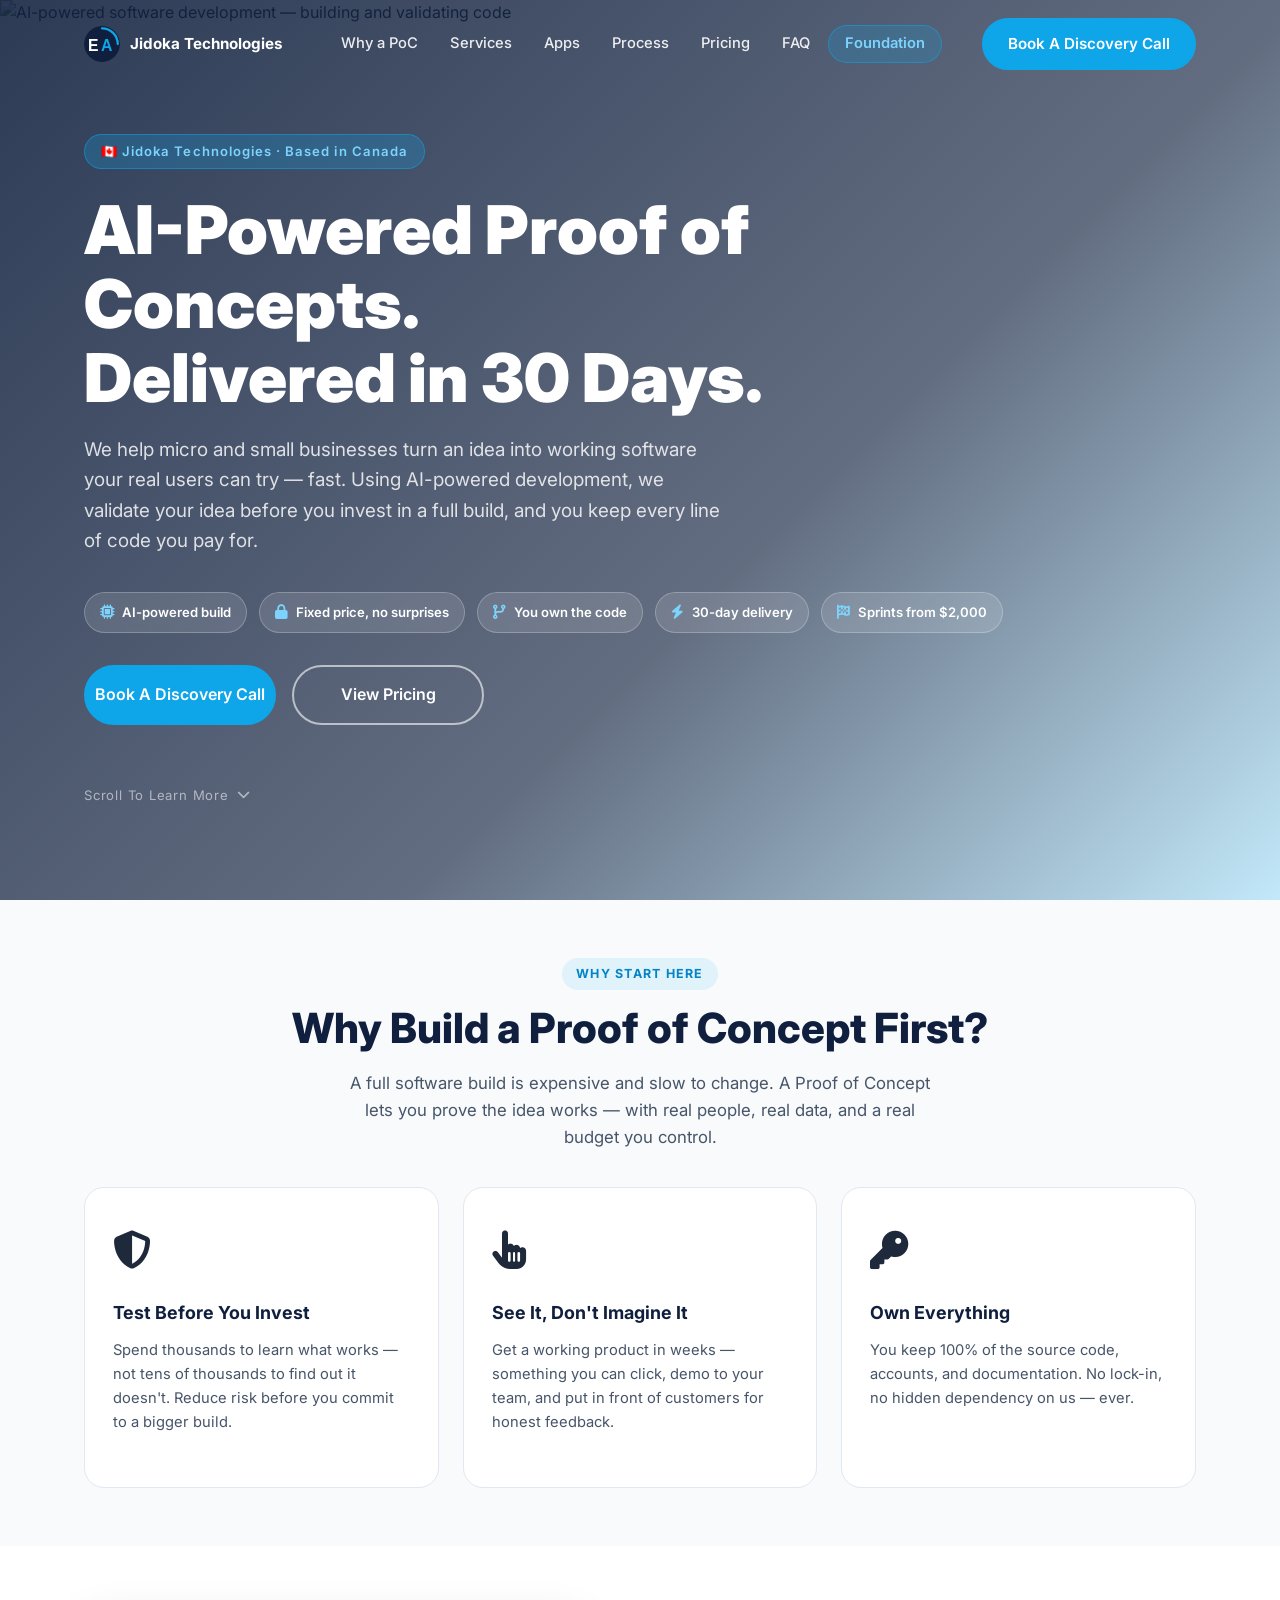
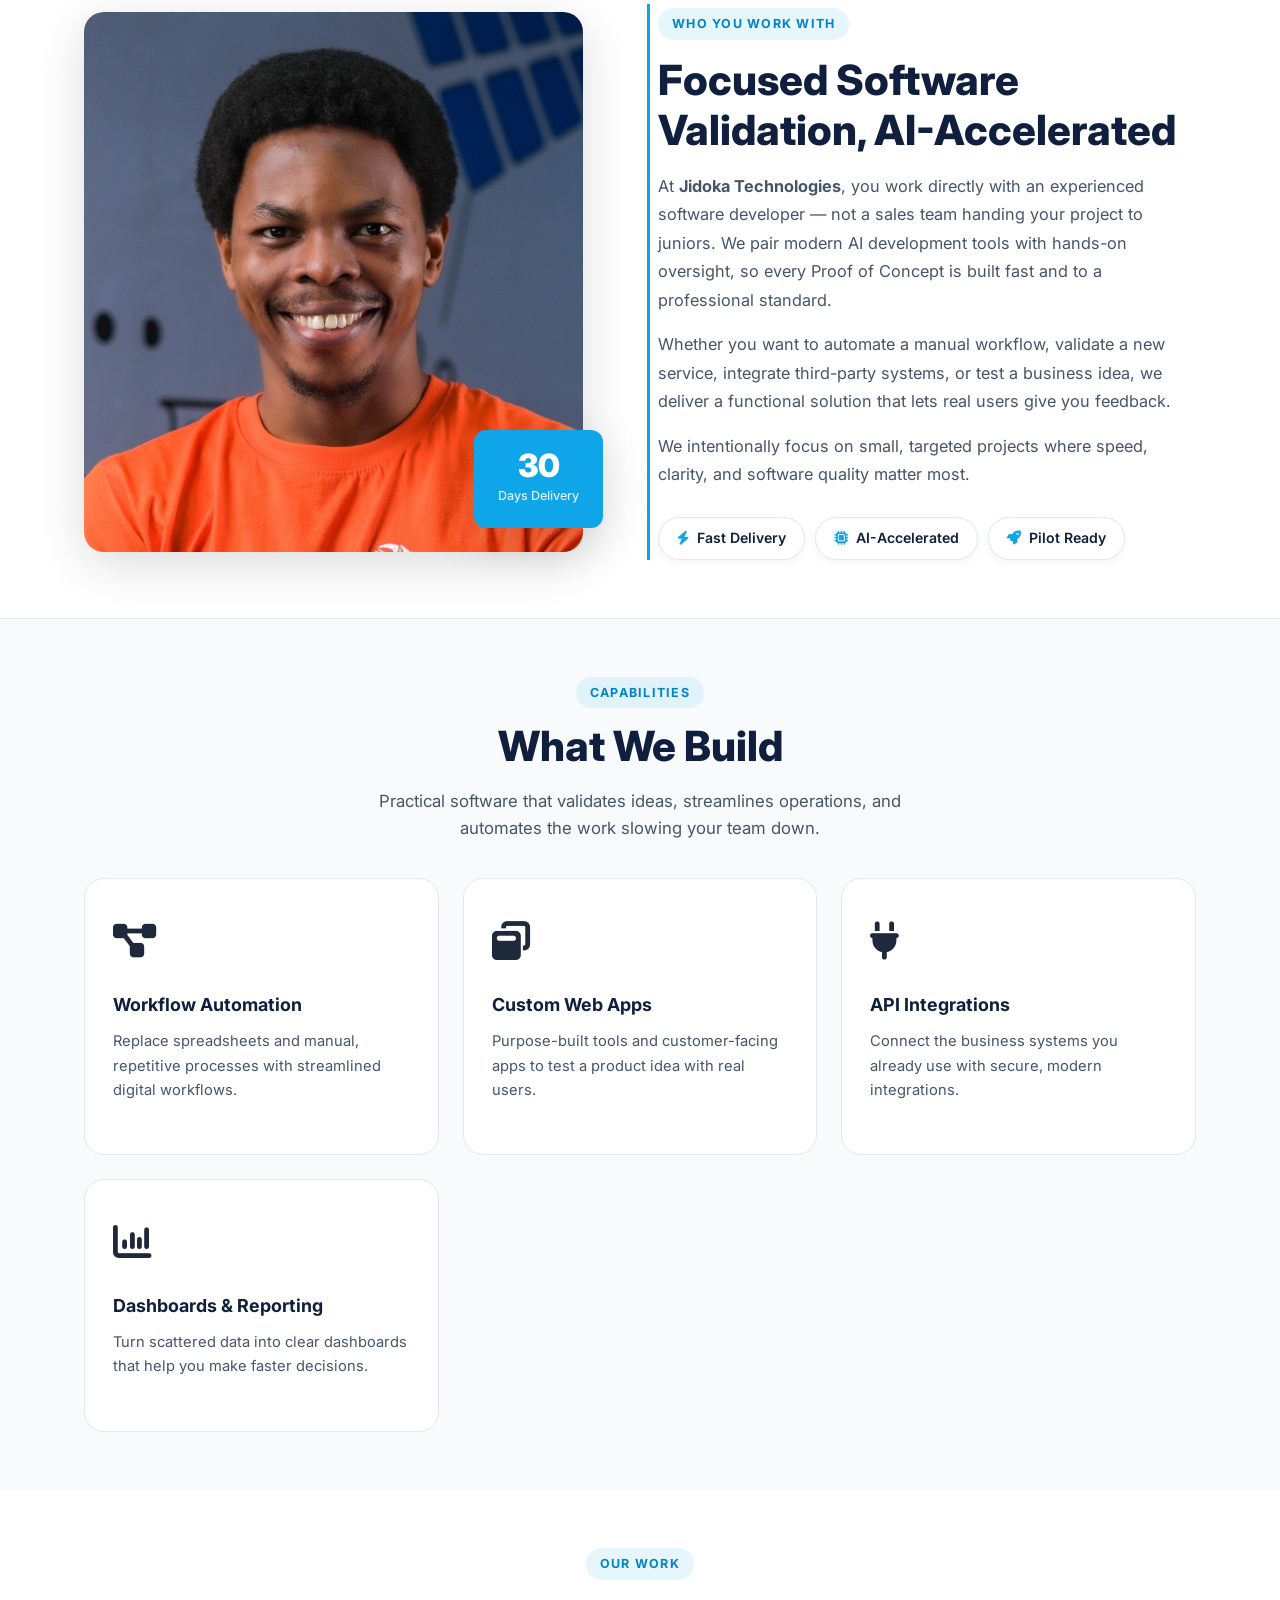
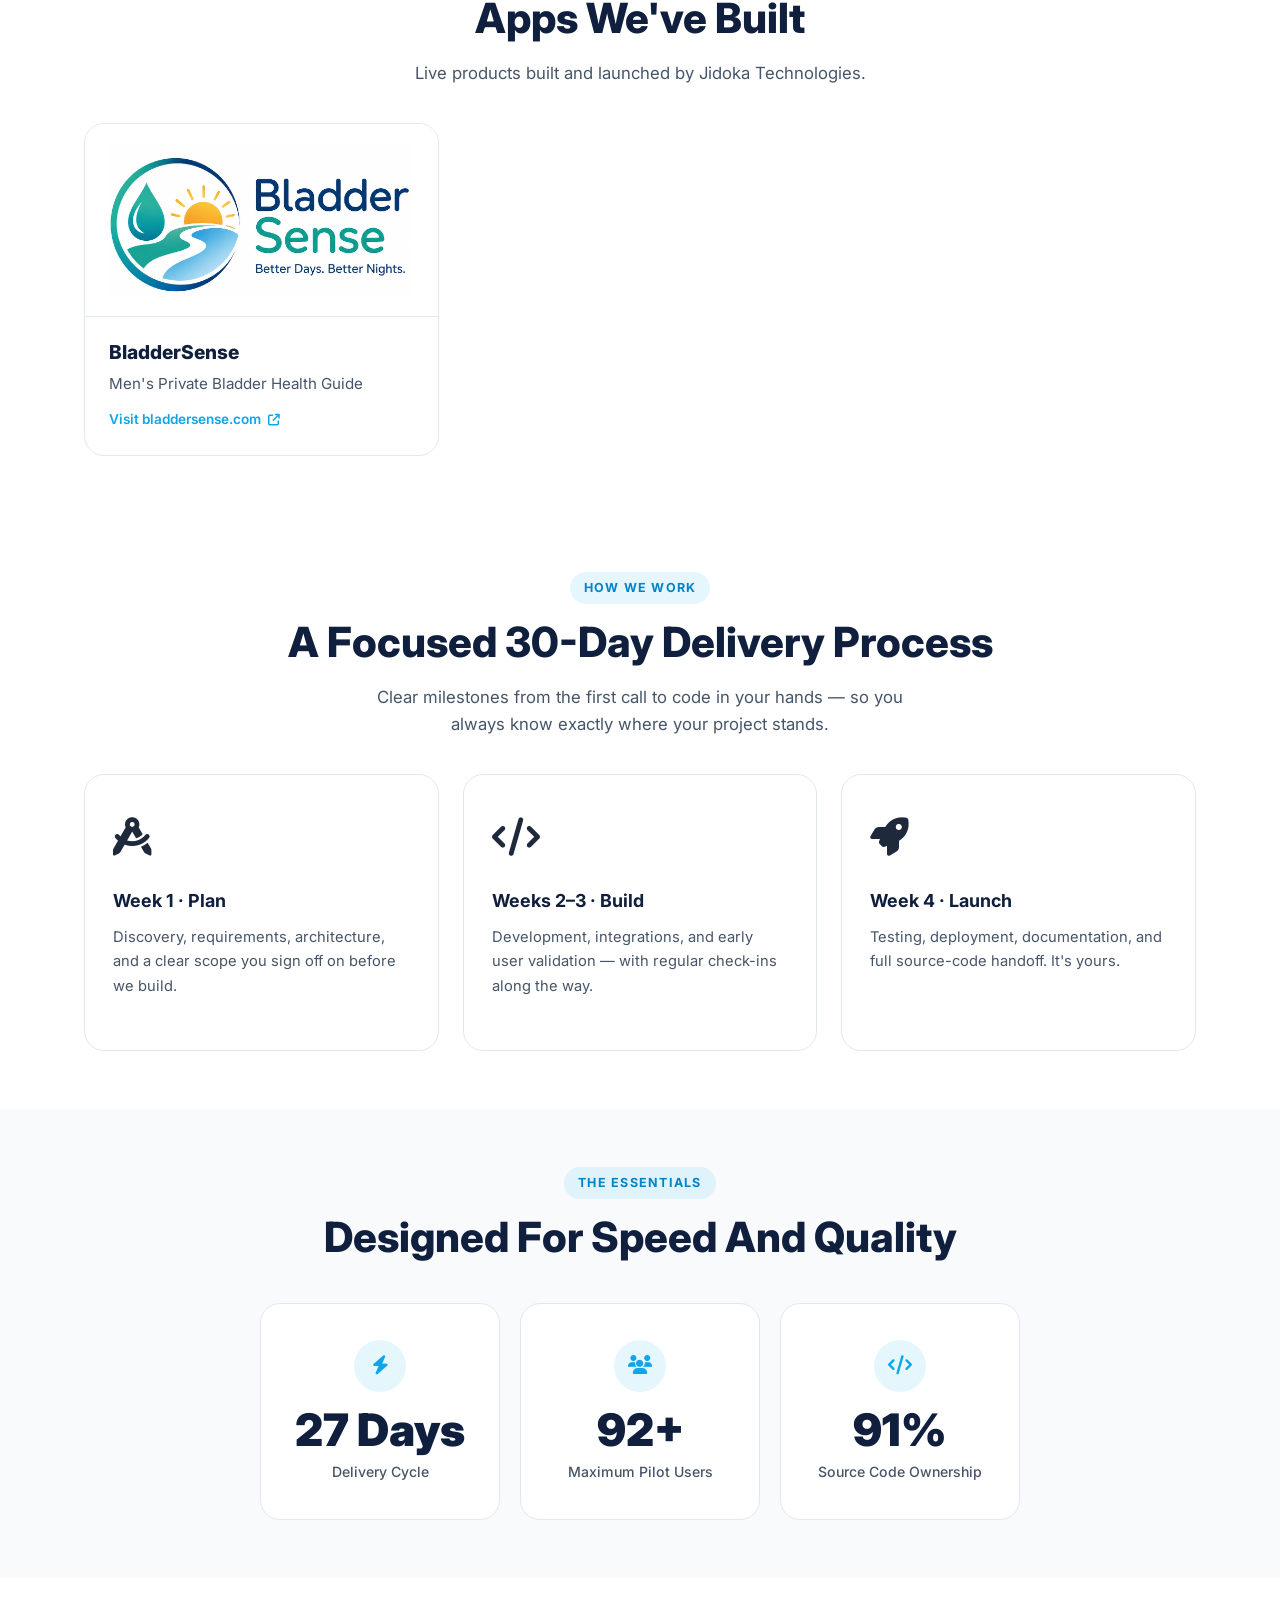
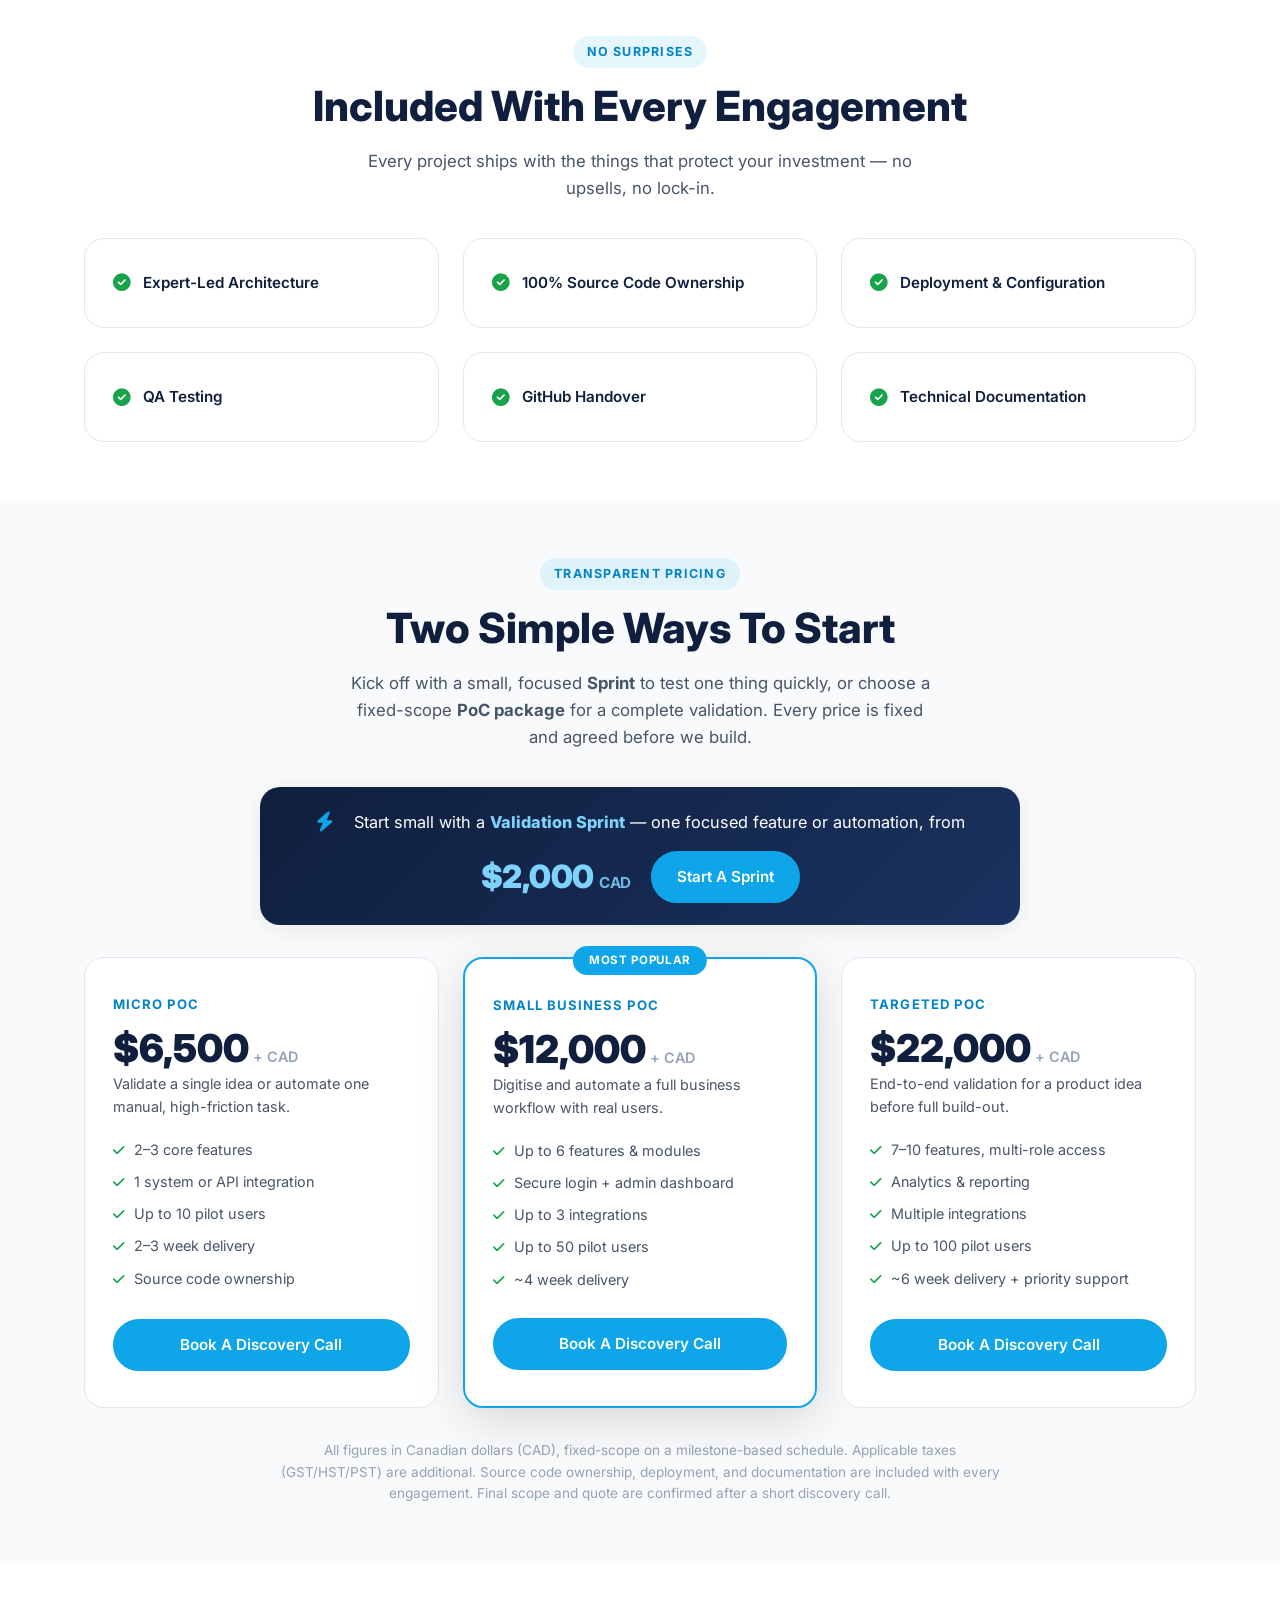
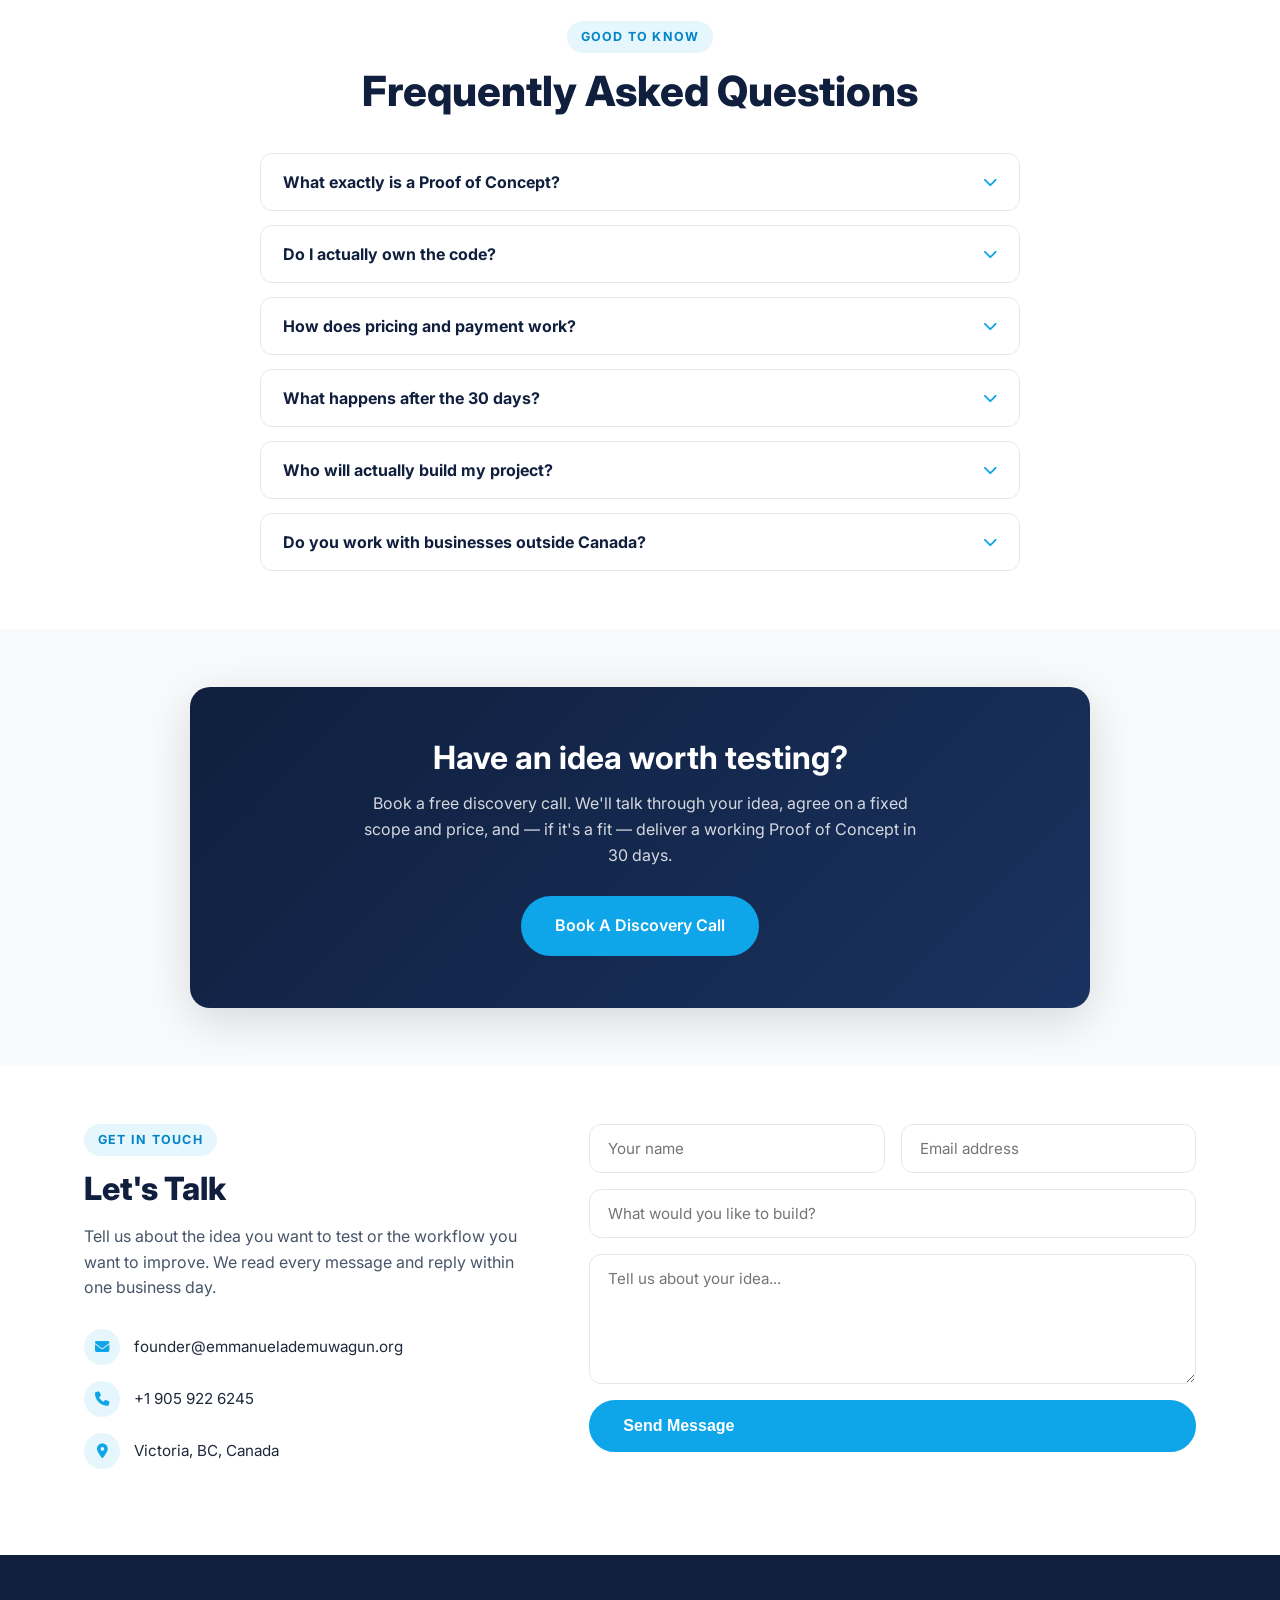
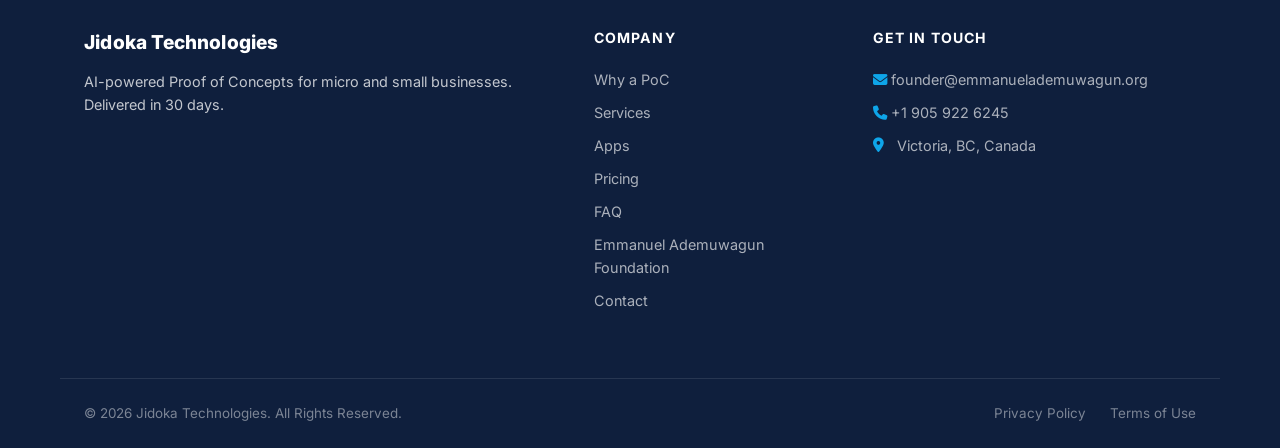
==== company/index.html @ eb887416 "Host BladderSense logo locally and show it full width on the app card Adds the supplied BladderSense" ====
<!DOCTYPE html>
<html lang="en">
<head>
  <meta charset="UTF-8" />
  <meta name="viewport" content="width=device-width, initial-scale=1.0" />
  <title>Jidoka Technologies | AI-Powered Proof of Concepts</title>
  <meta name="description" content="Jidoka Technologies builds AI-powered software Proof of Concepts for micro and small businesses — validate your idea with real users in 30 days. Fixed price, you own the code, sprints from $2,000 CAD." />

  <link rel="stylesheet" href="../style.css" />
  <link rel="icon" type="image/svg+xml" href="../images/ea-logo.svg" />

  <!-- Open Graph -->
  <meta property="og:type" content="website" />
  <meta property="og:title" content="Jidoka Technologies | AI-Powered Proof of Concepts" />
  <meta property="og:description" content="Validate your software idea with real users in 30 days. Fixed price, full source-code ownership, sprints from $2,000 CAD." />

  <link href="https://fonts.googleapis.com/css2?family=Inter:wght@300;400;500;600;700;800;900&display=swap" rel="stylesheet" />
  <link rel="stylesheet" href="https://cdnjs.cloudflare.com/ajax/libs/font-awesome/6.5.0/css/all.min.css" />

  <!-- Company-specific styles (not covered by shared style.css) -->
  <style>
    /* Tighter vertical rhythm for this page (~40% less than the shared 96px) */
    .section { padding: 58px 0; }
    .section-header { margin-bottom: 36px; }

    /* ===== HERO TRUST CHIPS ===== */
    .trust-chips {
      display: flex;
      flex-wrap: wrap;
      gap: 10px 12px;
      margin: 4px 0 32px;
    }
    .trust-chip {
      display: inline-flex;
      align-items: center;
      gap: 8px;
      padding: 9px 15px;
      background: rgba(255,255,255,0.12);
      border: 1px solid rgba(255,255,255,0.24);
      border-radius: 50px;
      color: #fff;
      font-size: 0.82rem;
      font-weight: 600;
      -webkit-backdrop-filter: blur(4px);
      backdrop-filter: blur(4px);
    }
    .trust-chip i { color: #7dd3fc; font-size: 0.9rem; }

    /* ===== APPS WE'VE BUILT ===== */
    .apps-grid {
      display: grid;
      grid-template-columns: repeat(auto-fill, minmax(300px, 1fr));
      gap: 24px;
    }
    .app-card {
      display: flex;
      flex-direction: column;
      background: var(--white);
      border: 1px solid var(--gray-200);
      border-radius: var(--radius-lg);
      overflow: hidden;
      transition: all var(--transition);
    }
    .app-card:hover {
      transform: translateY(-4px);
      box-shadow: var(--shadow-lg);
      border-color: var(--teal);
    }
    .app-logo {
      background: var(--white);
      border-bottom: 1px solid var(--gray-200);
      padding: 20px 24px;
    }
    .app-logo img { width: 100%; height: auto; aspect-ratio: 2 / 1; object-fit: contain; }
    .app-body { padding: 20px 24px 24px; }
    .app-body h3 { font-size: 1.2rem; font-weight: 800; color: var(--navy); margin-bottom: 4px; }
    .app-body p { color: var(--gray-600); font-size: 0.95rem; margin-bottom: 10px; }
    .app-link { color: var(--teal); font-size: 0.85rem; font-weight: 600; }
    .app-link i { font-size: 0.75rem; margin-left: 4px; }

    /* ===== SPRINT PRICING HIGHLIGHT ===== */
    .pricing-highlight {
      display: flex;
      align-items: center;
      justify-content: center;
      flex-wrap: wrap;
      gap: 16px 20px;
      max-width: 760px;
      margin: 0 auto 32px;
      padding: 22px 28px;
      background: linear-gradient(135deg, var(--navy), var(--navy-light));
      color: var(--white);
      border-radius: var(--radius-lg);
      box-shadow: var(--shadow);
      text-align: center;
    }
    .pricing-highlight i.hl-bolt { color: var(--teal); font-size: 1.25rem; }
    .pricing-highlight span { font-size: 1.02rem; }
    .pricing-highlight strong { color: #7dd3fc; font-weight: 800; }
    .pricing-highlight .hl-amount {
      font-size: 2rem;
      font-weight: 900;
      color: #7dd3fc;
      line-height: 1;
      letter-spacing: -0.5px;
      white-space: nowrap;
    }
    .pricing-highlight .hl-amount small { font-size: 0.95rem; font-weight: 700; opacity: 0.85; }
    .pricing-highlight .btn { white-space: nowrap; }

    @media (max-width: 768px) {
      .pricing-highlight { flex-direction: column; gap: 12px; padding: 26px 22px; }
      .pricing-highlight .hl-amount { font-size: 2.5rem; }
    }

    /* ===== PRICING CARDS ===== */
    .pricing-grid {
      display: grid;
      grid-template-columns: repeat(3, 1fr);
      gap: 24px;
      align-items: stretch;
    }
    .pricing-card {
      position: relative;
      background: var(--white);
      border: 1px solid var(--gray-200);
      border-radius: var(--radius-lg);
      padding: 36px 28px;
      display: flex;
      flex-direction: column;
      transition: all var(--transition);
    }
    .pricing-card:hover {
      transform: translateY(-6px);
      box-shadow: var(--shadow-lg);
      border-color: var(--teal);
    }
    .pricing-card.featured {
      border: 2px solid var(--teal);
      box-shadow: var(--shadow-lg);
    }
    .pricing-flag {
      position: absolute;
      top: -13px;
      left: 50%;
      transform: translateX(-50%);
      background: var(--teal);
      color: var(--white);
      font-size: 0.72rem;
      font-weight: 700;
      letter-spacing: 0.06em;
      text-transform: uppercase;
      padding: 5px 16px;
      border-radius: 50px;
      white-space: nowrap;
    }
    .pricing-name {
      font-size: 0.82rem;
      font-weight: 700;
      letter-spacing: 0.08em;
      text-transform: uppercase;
      color: var(--teal-dark);
    }
    .pricing-price {
      font-size: 2.4rem;
      font-weight: 900;
      color: var(--navy);
      line-height: 1;
      margin: 14px 0 4px;
    }
    .pricing-price span {
      font-size: 0.9rem;
      font-weight: 600;
      color: var(--gray-400);
    }
    .pricing-desc {
      font-size: 0.9rem;
      color: var(--gray-600);
      line-height: 1.6;
      margin-bottom: 22px;
      min-height: 44px;
    }
    .pricing-features {
      list-style: none;
      display: flex;
      flex-direction: column;
      gap: 12px;
      margin-bottom: 28px;
      flex: 1;
    }
    .pricing-features li {
      display: flex;
      align-items: flex-start;
      gap: 10px;
      font-size: 0.9rem;
      color: var(--gray-600);
      line-height: 1.4;
    }
    .pricing-features i { color: #16a34a; font-size: 0.82rem; margin-top: 4px; flex-shrink: 0; }
    .pricing-card .btn { width: 100%; justify-content: center; }
    .pricing-note {
      text-align: center;
      color: var(--gray-400);
      font-size: 0.85rem;
      line-height: 1.6;
      margin-top: 32px;
      max-width: 720px;
      margin-left: auto;
      margin-right: auto;
    }
    @media (max-width: 900px) {
      .pricing-grid { grid-template-columns: 1fr; max-width: 420px; margin: 0 auto; }
    }

    /* ===== INCLUDED / GUARANTEES ===== */
    .included-card {
      display: flex;
      align-items: center;
      gap: 12px;
      font-weight: 600;
      font-size: 0.95rem;
      color: var(--navy);
    }
    .included-card i { color: #16a34a; font-size: 1.1rem; flex-shrink: 0; }

    /* ===== FAQ ===== */
    .faq-list {
      max-width: 760px;
      margin: 0 auto;
      display: flex;
      flex-direction: column;
      gap: 14px;
    }
    .faq-item {
      border: 1px solid var(--gray-200);
      border-radius: var(--radius);
      background: var(--white);
      overflow: hidden;
      transition: border-color var(--transition);
    }
    .faq-item.open { border-color: var(--teal); }
    .faq-q {
      display: flex;
      align-items: center;
      justify-content: space-between;
      gap: 16px;
      width: 100%;
      text-align: left;
      padding: 18px 22px;
      background: none;
      border: none;
      cursor: pointer;
      font-size: 1rem;
      font-weight: 700;
      color: var(--navy);
      font-family: inherit;
    }
    .faq-q i {
      color: var(--teal);
      transition: transform var(--transition);
      flex-shrink: 0;
      font-size: 0.9rem;
    }
    .faq-item.open .faq-q i { transform: rotate(180deg); }
    .faq-a { max-height: 0; overflow: hidden; transition: max-height 0.32s ease; }
    .faq-a p { padding: 0 22px 20px; color: var(--gray-600); line-height: 1.65; font-size: 0.94rem; }
    .faq-item.open .faq-a { max-height: 500px; }

    /* ===== CLOSING CTA BAND ===== */
    .cta-band {
      background: linear-gradient(135deg, var(--navy), var(--navy-light));
      border-radius: var(--radius-lg);
      padding: 52px 36px;
      text-align: center;
      color: #fff;
      max-width: 900px;
      margin: 0 auto;
      box-shadow: var(--shadow-lg);
    }
    .cta-band h2 { font-size: 2rem; margin-bottom: 14px; color: #fff; line-height: 1.2; }
    .cta-band p { color: rgba(255,255,255,0.82); max-width: 560px; margin: 0 auto 28px; line-height: 1.6; }
    .cta-band .btn { margin: 0 auto; }
    @media (max-width: 768px) {
      .cta-band { padding: 40px 22px; }
      .cta-band h2 { font-size: 1.55rem; }
    }
  </style>
</head>
<body>

  <!-- ===== NAVIGATION ===== -->
  <header class="navbar" id="navbar">
    <div class="container nav-inner">
      <a href="../" class="nav-logo" title="Back to emmanuelademuwagun.org">
        <img src="../images/ea-logo.svg" alt="Jidoka Technologies" class="nav-logo-img" />
        <span class="nav-logo-name">Jidoka Technologies</span>
      </a>
      <nav class="nav-links" id="nav-links">
        <a href="#why">Why a PoC</a>
        <a href="#services">Services</a>
        <a href="#apps">Apps</a>
        <a href="#process">Process</a>
        <a href="#pricing">Pricing</a>
        <a href="#faq">FAQ</a>
        <a href="../#foundation" class="nav-foundation-tab">Foundation</a>
      </nav>
      <a href="#contact" class="btn btn-primary nav-cta">Book A Discovery Call</a>
      <button class="hamburger" id="hamburger" aria-label="Toggle menu">
        <span></span><span></span><span></span>
      </button>
    </div>
  </header>

  <!-- ===== MOBILE MENU ===== -->
  <div class="mobile-menu" id="mobile-menu">
    <a href="#why" class="mobile-link">Why a PoC</a>
    <a href="#services" class="mobile-link">Services</a>
    <a href="#apps" class="mobile-link">Apps</a>
    <a href="#process" class="mobile-link">Process</a>
    <a href="#pricing" class="mobile-link">Pricing</a>
    <a href="#faq" class="mobile-link">FAQ</a>
    <a href="../#foundation" class="mobile-link mobile-link-foundation">Foundation</a>
    <a href="#contact" class="btn btn-primary">Book A Discovery Call</a>
  </div>

  <!-- ===== HERO ===== -->
  <section class="hero" id="hero">
    <div class="hero-bg">
      <img src="https://images.unsplash.com/photo-1461749280684-dccba630e2f6?auto=format&fit=crop&w=1920&q=80" alt="AI-powered software development — building and validating code" class="hero-img hero-slide active" />
      <div class="hero-overlay"></div>
    </div>
    <div class="container hero-content">
      <span class="hero-badge">🇨🇦 Jidoka Technologies · Based in Canada</span>
      <h1 class="hero-title">AI-Powered Proof of Concepts.<br />Delivered in 30 Days.</h1>
      <p class="hero-sub">We help micro and small businesses turn an idea into working software your real users can try — fast. Using AI-powered development, we validate your idea before you invest in a full build, and you keep every line of code you pay for.</p>
      <div class="trust-chips">
        <span class="trust-chip"><i class="fa fa-microchip"></i> AI-powered build</span>
        <span class="trust-chip"><i class="fa fa-lock"></i> Fixed price, no surprises</span>
        <span class="trust-chip"><i class="fa fa-code-branch"></i> You own the code</span>
        <span class="trust-chip"><i class="fa fa-bolt"></i> 30-day delivery</span>
        <span class="trust-chip"><i class="fa fa-flag-checkered"></i> Sprints from $2,000</span>
      </div>
      <div class="hero-actions">
        <a href="#contact" class="btn btn-primary btn-lg">Book A Discovery Call</a>
        <a href="#pricing" class="btn btn-outline btn-lg">View Pricing</a>
      </div>
      <div class="hero-scroll">
        <span>Scroll To Learn More</span>
        <i class="fa fa-chevron-down"></i>
      </div>
    </div>
  </section>

  <!-- ===== WHY A PROOF OF CONCEPT ===== -->
  <section class="section bg-light" id="why">
    <div class="container">
      <div class="section-header">
        <span class="section-tag">Why Start Here</span>
        <h2 class="section-title">Why Build a Proof of Concept First?</h2>
        <p class="section-desc">A full software build is expensive and slow to change. A Proof of Concept lets you prove the idea works — with real people, real data, and a real budget you control.</p>
      </div>
      <div class="programs-grid">
        <div class="program-card">
          <div class="program-icon"><i class="fa fa-shield-halved"></i></div>
          <h3>Test Before You Invest</h3>
          <p>Spend thousands to learn what works — not tens of thousands to find out it doesn't. Reduce risk before you commit to a bigger build.</p>
        </div>
        <div class="program-card">
          <div class="program-icon"><i class="fa fa-hand-pointer"></i></div>
          <h3>See It, Don't Imagine It</h3>
          <p>Get a working product in weeks — something you can click, demo to your team, and put in front of customers for honest feedback.</p>
        </div>
        <div class="program-card">
          <div class="program-icon"><i class="fa fa-key"></i></div>
          <h3>Own Everything</h3>
          <p>You keep 100% of the source code, accounts, and documentation. No lock-in, no hidden dependency on us — ever.</p>
        </div>
      </div>
    </div>
  </section>

  <!-- ===== ABOUT ===== -->
  <section class="about section" id="about">
    <div class="container about-grid">
      <div class="about-image-wrap">
        <img src="../images/emmanuel.jpg" alt="Emmanuel Ademuwagun — technology leader and founder of Jidoka Technologies" class="about-photo" />
        <div class="about-badge">
          <span class="about-badge-num">30</span>
          <span class="about-badge-label">Days Delivery</span>
        </div>
      </div>
      <div class="about-text">
        <span class="section-tag">Who You Work With</span>
        <h2 class="section-title">Focused Software Validation, AI-Accelerated</h2>
        <p>At <strong>Jidoka Technologies</strong>, you work directly with an experienced software developer — not a sales team handing your project to juniors. We pair modern AI development tools with hands-on oversight, so every Proof of Concept is built fast and to a professional standard.</p>
        <p>Whether you want to automate a manual workflow, validate a new service, integrate third-party systems, or test a business idea, we deliver a functional solution that lets real users give you feedback.</p>
        <p>We intentionally focus on small, targeted projects where speed, clarity, and software quality matter most.</p>
        <div class="about-pillars">
          <div class="pillar">
            <i class="fa fa-bolt"></i>
            <span>Fast Delivery</span>
          </div>
          <div class="pillar">
            <i class="fa fa-microchip"></i>
            <span>AI-Accelerated</span>
          </div>
          <div class="pillar">
            <i class="fa fa-rocket"></i>
            <span>Pilot Ready</span>
          </div>
        </div>
      </div>
    </div>
  </section>

  <!-- ===== SERVICES ===== -->
  <section class="section bg-light" id="services">
    <div class="container">
      <div class="section-header">
        <span class="section-tag">Capabilities</span>
        <h2 class="section-title">What We Build</h2>
        <p class="section-desc">Practical software that validates ideas, streamlines operations, and automates the work slowing your team down.</p>
      </div>
      <div class="programs-grid">
        <div class="program-card">
          <div class="program-icon"><i class="fa fa-diagram-project"></i></div>
          <h3>Workflow Automation</h3>
          <p>Replace spreadsheets and manual, repetitive processes with streamlined digital workflows.</p>
        </div>
        <div class="program-card">
          <div class="program-icon"><i class="fa fa-window-restore"></i></div>
          <h3>Custom Web Apps</h3>
          <p>Purpose-built tools and customer-facing apps to test a product idea with real users.</p>
        </div>
        <div class="program-card">
          <div class="program-icon"><i class="fa fa-plug"></i></div>
          <h3>API Integrations</h3>
          <p>Connect the business systems you already use with secure, modern integrations.</p>
        </div>
        <div class="program-card">
          <div class="program-icon"><i class="fa fa-chart-column"></i></div>
          <h3>Dashboards &amp; Reporting</h3>
          <p>Turn scattered data into clear dashboards that help you make faster decisions.</p>
        </div>
      </div>
    </div>
  </section>

  <!-- ===== APPS WE'VE BUILT ===== -->
  <section class="section" id="apps">
    <div class="container">
      <div class="section-header">
        <span class="section-tag">Our Work</span>
        <h2 class="section-title">Apps We've Built</h2>
        <p class="section-desc">Live products built and launched by Jidoka Technologies.</p>
      </div>
      <div class="apps-grid">
        <a href="https://bladdersense.com" class="app-card" target="_blank" rel="noopener">
          <div class="app-logo">
            <img src="../images/apps/bladdersense-logo.webp" alt="BladderSense — Better Days. Better Nights." width="1151" height="577" loading="lazy" />
          </div>
          <div class="app-body">
            <h3>BladderSense</h3>
            <p>Men's Private Bladder Health Guide</p>
            <span class="app-link">Visit bladdersense.com <i class="fa fa-arrow-up-right-from-square"></i></span>
          </div>
        </a>
      </div>
    </div>
  </section>

  <!-- ===== PROCESS ===== -->
  <section class="section" id="process">
    <div class="container">
      <div class="section-header">
        <span class="section-tag">How We Work</span>
        <h2 class="section-title">A Focused 30-Day Delivery Process</h2>
        <p class="section-desc">Clear milestones from the first call to code in your hands — so you always know exactly where your project stands.</p>
      </div>
      <div class="programs-grid">
        <div class="program-card">
          <div class="program-icon"><i class="fa fa-compass-drafting"></i></div>
          <h3>Week 1 · Plan</h3>
          <p>Discovery, requirements, architecture, and a clear scope you sign off on before we build.</p>
        </div>
        <div class="program-card">
          <div class="program-icon"><i class="fa fa-code"></i></div>
          <h3>Weeks 2–3 · Build</h3>
          <p>Development, integrations, and early user validation — with regular check-ins along the way.</p>
        </div>
        <div class="program-card">
          <div class="program-icon"><i class="fa fa-rocket"></i></div>
          <h3>Week 4 · Launch</h3>
          <p>Testing, deployment, documentation, and full source-code handoff. It's yours.</p>
        </div>
      </div>
    </div>
  </section>

  <!-- ===== METRICS ===== -->
  <section class="section bg-light">
    <div class="container">
      <div class="section-header">
        <span class="section-tag">The Essentials</span>
        <h2 class="section-title">Designed For Speed And Quality</h2>
      </div>
      <div class="stats-grid">
        <div class="stat-card">
          <div class="stat-icon"><i class="fa fa-bolt"></i></div>
          <div class="stat-num" data-target="30" data-suffix=" Days">0</div>
          <div class="stat-label">Delivery Cycle</div>
        </div>
        <div class="stat-card">
          <div class="stat-icon"><i class="fa fa-users"></i></div>
          <div class="stat-num" data-target="100" data-suffix="+">0</div>
          <div class="stat-label">Maximum Pilot Users</div>
        </div>
        <div class="stat-card">
          <div class="stat-icon"><i class="fa fa-code"></i></div>
          <div class="stat-num" data-target="100" data-suffix="%">0</div>
          <div class="stat-label">Source Code Ownership</div>
        </div>
      </div>
    </div>
  </section>

  <!-- ===== INCLUDED / GUARANTEES ===== -->
  <section class="section" id="included">
    <div class="container">
      <div class="section-header">
        <span class="section-tag">No Surprises</span>
        <h2 class="section-title">Included With Every Engagement</h2>
        <p class="section-desc">Every project ships with the things that protect your investment — no upsells, no lock-in.</p>
      </div>
      <div class="programs-grid">
        <div class="program-card included-card"><i class="fa fa-circle-check"></i> Expert-Led Architecture</div>
        <div class="program-card included-card"><i class="fa fa-circle-check"></i> 100% Source Code Ownership</div>
        <div class="program-card included-card"><i class="fa fa-circle-check"></i> Deployment &amp; Configuration</div>
        <div class="program-card included-card"><i class="fa fa-circle-check"></i> QA Testing</div>
        <div class="program-card included-card"><i class="fa fa-circle-check"></i> GitHub Handover</div>
        <div class="program-card included-card"><i class="fa fa-circle-check"></i> Technical Documentation</div>
      </div>
    </div>
  </section>

  <!-- ===== PRICING ===== -->
  <section class="section bg-light" id="pricing">
    <div class="container">
      <div class="section-header">
        <span class="section-tag">Transparent Pricing</span>
        <h2 class="section-title">Two Simple Ways To Start</h2>
        <p class="section-desc">Kick off with a small, focused <strong>Sprint</strong> to test one thing quickly, or choose a fixed-scope <strong>PoC package</strong> for a complete validation. Every price is fixed and agreed before we build.</p>
      </div>

      <div class="pricing-highlight">
        <i class="fa fa-bolt hl-bolt"></i>
        <span>Start small with a <strong>Validation Sprint</strong> — one focused feature or automation, from</span>
        <span class="hl-amount">$2,000 <small>CAD</small></span>
        <a href="#contact" class="btn btn-primary">Start A Sprint</a>
      </div>

      <div class="pricing-grid">

        <div class="pricing-card">
          <span class="pricing-name">Micro PoC</span>
          <div class="pricing-price">$6,500<span> + CAD</span></div>
          <p class="pricing-desc">Validate a single idea or automate one manual, high-friction task.</p>
          <ul class="pricing-features">
            <li><i class="fa fa-check"></i> 2–3 core features</li>
            <li><i class="fa fa-check"></i> 1 system or API integration</li>
            <li><i class="fa fa-check"></i> Up to 10 pilot users</li>
            <li><i class="fa fa-check"></i> 2–3 week delivery</li>
            <li><i class="fa fa-check"></i> Source code ownership</li>
          </ul>
          <a href="#contact" class="btn btn-primary">Book A Discovery Call</a>
        </div>

        <div class="pricing-card featured">
          <span class="pricing-flag">Most Popular</span>
          <span class="pricing-name">Small Business PoC</span>
          <div class="pricing-price">$12,000<span> + CAD</span></div>
          <p class="pricing-desc">Digitise and automate a full business workflow with real users.</p>
          <ul class="pricing-features">
            <li><i class="fa fa-check"></i> Up to 6 features &amp; modules</li>
            <li><i class="fa fa-check"></i> Secure login + admin dashboard</li>
            <li><i class="fa fa-check"></i> Up to 3 integrations</li>
            <li><i class="fa fa-check"></i> Up to 50 pilot users</li>
            <li><i class="fa fa-check"></i> ~4 week delivery</li>
          </ul>
          <a href="#contact" class="btn btn-primary">Book A Discovery Call</a>
        </div>

        <div class="pricing-card">
          <span class="pricing-name">Targeted PoC</span>
          <div class="pricing-price">$22,000<span> + CAD</span></div>
          <p class="pricing-desc">End-to-end validation for a product idea before full build-out.</p>
          <ul class="pricing-features">
            <li><i class="fa fa-check"></i> 7–10 features, multi-role access</li>
            <li><i class="fa fa-check"></i> Analytics &amp; reporting</li>
            <li><i class="fa fa-check"></i> Multiple integrations</li>
            <li><i class="fa fa-check"></i> Up to 100 pilot users</li>
            <li><i class="fa fa-check"></i> ~6 week delivery + priority support</li>
          </ul>
          <a href="#contact" class="btn btn-primary">Book A Discovery Call</a>
        </div>

      </div>
      <p class="pricing-note">All figures in Canadian dollars (CAD), fixed-scope on a milestone-based schedule. Applicable taxes (GST/HST/PST) are additional. Source code ownership, deployment, and documentation are included with every engagement. Final scope and quote are confirmed after a short discovery call.</p>
    </div>
  </section>

  <!-- ===== FAQ ===== -->
  <section class="section" id="faq">
    <div class="container">
      <div class="section-header">
        <span class="section-tag">Good To Know</span>
        <h2 class="section-title">Frequently Asked Questions</h2>
      </div>
      <div class="faq-list">
        <div class="faq-item">
          <button class="faq-q">What exactly is a Proof of Concept? <i class="fa fa-chevron-down"></i></button>
          <div class="faq-a"><p>It's a real, working version of your idea — focused on the parts that matter most — built quickly so you can put it in front of real users and see whether it delivers value. It's not a throwaway mockup; it's functional software you own and can build on.</p></div>
        </div>
        <div class="faq-item">
          <button class="faq-q">Do I actually own the code? <i class="fa fa-chevron-down"></i></button>
          <div class="faq-a"><p>Yes — 100%. At handover you receive the full source code (via GitHub), all accounts and configuration, and technical documentation. There's no lock-in and no dependency on us to keep it running.</p></div>
        </div>
        <div class="faq-item">
          <button class="faq-q">How does pricing and payment work? <i class="fa fa-chevron-down"></i></button>
          <div class="faq-a"><p>Pricing is fixed and agreed before any work starts, so there are no surprise invoices. Sprints start at $2,000 CAD for a single focused feature or automation; full PoC packages are milestone-based. We confirm the exact scope and price on a short discovery call.</p></div>
        </div>
        <div class="faq-item">
          <button class="faq-q">What happens after the 30 days? <i class="fa fa-chevron-down"></i></button>
          <div class="faq-a"><p>You get everything handed over and it's fully yours. If the pilot goes well and you want to expand it, we can scope a follow-on engagement — but you're never obligated. The code is written to a professional standard so any developer can pick it up.</p></div>
        </div>
        <div class="faq-item">
          <button class="faq-q">Who will actually build my project? <i class="fa fa-chevron-down"></i></button>
          <div class="faq-a"><p>You work directly with an experienced software developer from discovery through handoff — not a sales rep who disappears once the contract is signed. We use AI-powered development to keep quality high and timelines short.</p></div>
        </div>
        <div class="faq-item">
          <button class="faq-q">Do you work with businesses outside Canada? <i class="fa fa-chevron-down"></i></button>
          <div class="faq-a"><p>We're based in Victoria, BC and work remotely with clients wherever they are. Pricing is quoted in CAD, and we'll agree on a communication rhythm that fits your time zone.</p></div>
        </div>
      </div>
    </div>
  </section>

  <!-- ===== CLOSING CTA ===== -->
  <section class="section bg-light">
    <div class="container">
      <div class="cta-band">
        <h2>Have an idea worth testing?</h2>
        <p>Book a free discovery call. We'll talk through your idea, agree on a fixed scope and price, and — if it's a fit — deliver a working Proof of Concept in 30 days.</p>
        <a href="#contact" class="btn btn-primary btn-lg">Book A Discovery Call</a>
      </div>
    </div>
  </section>

  <!-- ===== CONTACT ===== -->
  <section class="contact section" id="contact">
    <div class="container contact-grid">
      <div class="contact-info">
        <span class="section-tag">Get In Touch</span>
        <h2 class="section-title">Let's Talk</h2>
        <p>Tell us about the idea you want to test or the workflow you want to improve. We read every message and reply within one business day.</p>
        <div class="contact-details">
          <div class="contact-item">
            <i class="fa fa-envelope"></i>
            <span>founder@emmanuelademuwagun.org</span>
          </div>
          <div class="contact-item">
            <i class="fa fa-phone"></i>
            <span>+1 905 922 6245</span>
          </div>
          <div class="contact-item">
            <i class="fa fa-map-marker-alt"></i>
            <span>Victoria, BC, Canada</span>
          </div>
        </div>
      </div>
      <form class="contact-form" id="contact-form">
        <input type="hidden" name="access_key" value="910c0887-1c39-41a0-8bbc-3df458b193d7" />
        <input type="hidden" name="subject" value="New message from Jidoka Technologies" />
        <input type="hidden" name="from_name" value="Jidoka Technologies Website" />
        <input type="checkbox" name="botcheck" style="display:none" />
        <div class="form-row">
          <input type="text" name="name" placeholder="Your name" class="form-input" required />
          <input type="email" name="email" placeholder="Email address" class="form-input" required />
        </div>
        <input type="text" name="subject_line" placeholder="What would you like to build?" class="form-input" />
        <textarea name="message" placeholder="Tell us about your idea..." class="form-input form-textarea" rows="5" maxlength="499" required></textarea>
        <button type="submit" class="btn btn-primary btn-lg">Send Message</button>
        <p class="form-status" id="form-status"></p>
      </form>
    </div>
  </section>

  <!-- ===== FOOTER ===== -->
  <footer class="footer">
    <div class="container footer-grid">
      <div class="footer-brand">
        <h3 class="footer-name">Jidoka Technologies</h3>
        <p>AI-powered Proof of Concepts for micro and small businesses. Delivered in 30 days.</p>
      </div>
      <div class="footer-col">
        <h4>Company</h4>
        <a href="#why">Why a PoC</a>
        <a href="#services">Services</a>
        <a href="#apps">Apps</a>
        <a href="#pricing">Pricing</a>
        <a href="#faq">FAQ</a>
        <a href="../#foundation">Emmanuel Ademuwagun Foundation</a>
        <a href="#contact">Contact</a>
      </div>
      <div class="footer-col">
        <h4>Get In Touch</h4>
        <a href="mailto:founder@emmanuelademuwagun.org" class="footer-contact-item">
          <i class="fa fa-envelope"></i> founder@emmanuelademuwagun.org
        </a>
        <a href="tel:+19059226245" class="footer-contact-item">
          <i class="fa fa-phone"></i> +1 905 922 6245
        </a>
        <span class="footer-contact-item">
          <i class="fa fa-map-marker-alt"></i> Victoria, BC, Canada
        </span>
      </div>
    </div>
    <div class="footer-bottom">
      <p>© 2026 Jidoka Technologies. All Rights Reserved.</p>
      <div class="footer-legal">
        <a href="#">Privacy Policy</a>
        <a href="#">Terms of Use</a>
      </div>
    </div>
  </footer>

  <script src="../script.js"></script>
  <!-- FAQ accordion -->
  <script>
    document.querySelectorAll('.faq-q').forEach(function (q) {
      q.addEventListener('click', function () {
        q.closest('.faq-item').classList.toggle('open');
      });
    });
  </script>
</body>
</html>
---- style.css ----
/* ===== RESET & BASE ===== */
*, *::before, *::after { box-sizing: border-box; margin: 0; padding: 0; }

:root {
  --navy: #0f1f3d;
  --navy-light: #1a3260;
  --teal: #0ea5e9;
  --teal-dark: #0284c7;
  --amber: #f59e0b;
  --white: #ffffff;
  --gray-50: #f8fafc;
  --gray-100: #f1f5f9;
  --gray-200: #e2e8f0;
  --gray-400: #94a3b8;
  --gray-600: #475569;
  --gray-800: #1e293b;
  --font: 'Inter', sans-serif;
  --radius: 12px;
  --radius-lg: 20px;
  --shadow: 0 4px 24px rgba(0,0,0,0.08);
  --shadow-lg: 0 12px 48px rgba(0,0,0,0.14);
  --transition: 0.3s ease;
}

html, body { overflow-x: hidden; }
html { scroll-behavior: smooth; }

body {
  font-family: var(--font);
  color: var(--gray-800);
  background: var(--white);
  line-height: 1.6;
  overflow-x: hidden;
}

img { display: block; width: 100%; object-fit: cover; }
a { text-decoration: none; color: inherit; }

.container {
  max-width: 1160px;
  margin: 0 auto;
  padding: 0 24px;
}

.section { padding: 96px 0; }
.bg-light { background: var(--gray-50); }

/* ===== BUTTONS ===== */
.btn {
  display: inline-flex;
  align-items: center;
  gap: 8px;
  padding: 12px 24px;
  border-radius: 50px;
  font-weight: 600;
  font-size: 0.95rem;
  cursor: pointer;
  border: 2px solid transparent;
  transition: all var(--transition);
  white-space: nowrap;
}
.btn-primary {
  background: var(--teal);
  color: var(--white);
  border-color: var(--teal);
}
.btn-primary:hover {
  background: var(--teal-dark);
  border-color: var(--teal-dark);
  transform: translateY(-2px);
  box-shadow: 0 8px 24px rgba(14,165,233,0.35);
}
.btn-outline {
  background: transparent;
  color: var(--white);
  border-color: rgba(255,255,255,0.6);
}
.btn-outline:hover {
  background: rgba(255,255,255,0.15);
  border-color: var(--white);
}
.btn-lg { padding: 15px 32px; font-size: 1rem; }

/* ===== SECTION LABELS ===== */
.section-tag {
  display: inline-block;
  background: rgba(14,165,233,0.1);
  color: var(--teal-dark);
  font-size: 0.78rem;
  font-weight: 700;
  letter-spacing: 0.1em;
  text-transform: uppercase;
  padding: 6px 14px;
  border-radius: 50px;
  margin-bottom: 14px;
}
.section-tag.light {
  background: rgba(255,255,255,0.2);
  color: var(--white);
}
.section-title {
  font-size: clamp(1.8rem, 4vw, 2.6rem);
  font-weight: 800;
  color: var(--navy);
  line-height: 1.2;
  margin-bottom: 16px;
}
.section-title.light { color: var(--white); }
.section-desc {
  font-size: 1.05rem;
  color: var(--gray-600);
  max-width: 580px;
}
.section-desc.light { color: rgba(255,255,255,0.82); }
.section-header {
  text-align: center;
  margin-bottom: 60px;
}
.section-header .section-desc { margin: 0 auto; }

/* ===== NAVBAR ===== */
.navbar {
  position: fixed;
  top: 0; left: 0; right: 0;
  z-index: 1000;
  padding: 18px 0;
  transition: all var(--transition);
}
.navbar.scrolled {
  background: var(--white);
  box-shadow: 0 2px 20px rgba(0,0,0,0.1);
  padding: 12px 0;
}
.nav-inner {
  display: flex;
  align-items: center;
  gap: 32px;
}
.logo {
  display: flex;
  align-items: center;
  gap: 10px;
  font-weight: 800;
  font-size: 1.1rem;
  color: var(--white);
  transition: color var(--transition);
  flex-shrink: 0;
}
.navbar.scrolled .logo { color: var(--navy); }
.logo-icon { font-size: 1.8rem; flex-shrink: 0; }
.logo-text {
  display: flex;
  flex-direction: column;
  line-height: 1.15;
}
.logo-line1 { font-size: 0.82rem; font-weight: 700; opacity: 0.85; }
.logo-line2 { font-size: 1rem; font-weight: 900; }
.logo-line3 { font-size: 0.78rem; font-weight: 600; color: var(--teal); letter-spacing: 0.04em; }

.foundation-tab-logo {
  width: 20px;
  height: 20px;
  object-fit: contain;
  display: inline-block;
  vertical-align: middle;
  border-radius: 3px;
}

/* Nav logo */
.nav-logo {
  display: flex;
  align-items: center;
  gap: 10px;
  text-decoration: none;
  flex-shrink: 0;
}
.nav-logo-img {
  width: 36px;
  height: 36px;
  border-radius: 50%;
  display: block;
}
.nav-logo-name {
  font-size: 0.95rem;
  font-weight: 700;
  color: var(--white);
  transition: color var(--transition);
  white-space: nowrap;
}
.navbar.scrolled .nav-logo-name { color: var(--navy); }

/* Foundation nav tab */
.nav-foundation-tab {
  background: rgba(14,165,233,0.2) !important;
  border: 1px solid rgba(14,165,233,0.5) !important;
  color: #7dd3fc !important;
  border-radius: 50px !important;
  padding: 6px 16px !important;
  font-weight: 600 !important;
}
.nav-foundation-tab:hover {
  background: var(--teal) !important;
  color: var(--white) !important;
}
.navbar.scrolled .nav-foundation-tab {
  background: rgba(14,165,233,0.1) !important;
  color: var(--teal-dark) !important;
  border-color: var(--teal) !important;
}
.navbar.scrolled .nav-foundation-tab:hover {
  background: var(--teal) !important;
  color: var(--white) !important;
}
.mobile-link-foundation {
  color: #7dd3fc !important;
  font-weight: 700;
}
.nav-links {
  display: flex;
  align-items: center;
  gap: 4px;
  margin-left: auto;
}
.nav-links a {
  padding: 8px 14px;
  border-radius: 8px;
  font-size: 0.92rem;
  font-weight: 500;
  color: rgba(255,255,255,0.9);
  white-space: nowrap;
  transition: all var(--transition);
}
.nav-links a:hover { background: rgba(255,255,255,0.12); color: var(--white); }
.navbar.scrolled .nav-links a { color: var(--gray-600); }
.navbar.scrolled .nav-links a:hover { background: var(--gray-100); color: var(--navy); }
.nav-cta { margin-left: 8px; }
.hamburger {
  display: none;
  flex-direction: column;
  gap: 5px;
  background: none;
  border: none;
  cursor: pointer;
  padding: 6px;
  margin-left: auto;
}
.hamburger span {
  display: block;
  width: 24px;
  height: 2px;
  background: var(--white);
  border-radius: 2px;
  transition: all var(--transition);
}
.navbar.scrolled .hamburger span { background: var(--navy); }
.hamburger.open span:nth-child(1) { transform: translateY(7px) rotate(45deg); }
.hamburger.open span:nth-child(2) { opacity: 0; }
.hamburger.open span:nth-child(3) { transform: translateY(-7px) rotate(-45deg); }

/* ===== MOBILE MENU ===== */
.mobile-menu {
  display: none;
  position: fixed;
  top: 0; left: 0; right: 0; bottom: 0;
  background: var(--navy);
  z-index: 999;
  flex-direction: column;
  align-items: center;
  justify-content: center;
  gap: 8px;
  opacity: 0;
  pointer-events: none;
  transition: opacity var(--transition);
}
.mobile-menu.open {
  display: flex;
  opacity: 1;
  pointer-events: all;
}
.mobile-link {
  font-size: 1.4rem;
  font-weight: 700;
  color: var(--white);
  padding: 12px 24px;
  border-radius: 12px;
  transition: background var(--transition);
}
.mobile-link:hover { background: rgba(255,255,255,0.1); }

/* ===== HERO ===== */
.hero {
  position: relative;
  min-height: 100vh;
  min-height: calc(var(--vh, 1vh) * 100);
  display: flex;
  align-items: center;
}
.hero-bg {
  position: absolute;
  inset: 0;
  z-index: 0;
}
.hero-img { height: 100%; object-fit: cover; object-position: center center; }
.hero-slide {
  position: absolute;
  inset: 0;
  width: 100%;
  opacity: 0;
  transition: opacity 1.2s ease-in-out;
}
.hero-slide.active { opacity: 1; }
/* Show faces (top of image) on mobile */
@media (max-width: 768px) {
  .hero-slide { object-position: center top; }
  .slide-bill-gates { object-position: 78% 28%; }
  .slide-daikin { object-position: 82% 18%; }
  .slide-diana { object-position: 5% 5%; }
}
.hero-overlay {
  position: absolute;
  inset: 0;
  background: linear-gradient(135deg, rgba(15,31,61,0.88) 0%, rgba(15,31,61,0.65) 60%, rgba(14,165,233,0.25) 100%);
}
.hero-content {
  position: relative;
  z-index: 1;
  padding-top: 100px;
  padding-bottom: 60px;
  width: 100%;
}
.hero-badge {
  display: inline-block;
  background: rgba(14,165,233,0.25);
  border: 1px solid rgba(14,165,233,0.5);
  color: #7dd3fc;
  font-size: 0.82rem;
  font-weight: 600;
  letter-spacing: 0.08em;
  padding: 6px 16px;
  border-radius: 50px;
  margin-bottom: 24px;
}
.hero-title {
  font-size: clamp(2.6rem, 6vw, 4.2rem);
  font-weight: 900;
  color: var(--white);
  line-height: 1.1;
  margin-bottom: 20px;
  max-width: 900px;
}
.hero-sub {
  font-size: clamp(1rem, 2vw, 1.18rem);
  color: rgba(255,255,255,0.82);
  margin-bottom: 36px;
  max-width: 640px;
}
.hero-actions { display: flex; gap: 16px; flex-wrap: wrap; margin-bottom: 60px; }
.hero-actions .btn { width: 192px; text-align: center; justify-content: center; }
.hero-scroll {
  display: flex;
  align-items: center;
  gap: 8px;
  color: rgba(255,255,255,0.55);
  font-size: 0.82rem;
  letter-spacing: 0.06em;
  animation: bounce 2s infinite;
}
@keyframes bounce {
  0%, 100% { transform: translateY(0); }
  50% { transform: translateY(6px); }
}

/* ===== ABOUT ===== */
.about {
  border-bottom: 1px solid var(--gray-200);
}
.about-grid {
  display: grid;
  grid-template-columns: 1fr 1.1fr;
  gap: 64px;
  align-items: center;
}
.about-image-wrap {
  position: relative;
}
.about-photo {
  width: 100%;
  height: 540px;
  object-fit: cover;
  object-position: center top;
  border-radius: var(--radius-lg);
  box-shadow: var(--shadow-lg);
}
.about-badge {
  position: absolute;
  bottom: 24px;
  right: -20px;
  background: var(--teal);
  color: var(--white);
  border-radius: var(--radius);
  padding: 20px 24px;
  text-align: center;
  box-shadow: var(--shadow-lg);
}
.about-badge-num {
  display: block;
  font-size: 2rem;
  font-weight: 900;
  line-height: 1;
}
.about-badge-label {
  font-size: 0.78rem;
  font-weight: 500;
  opacity: 0.9;
}
.about-text {
  padding-left: 8px;
  border-left: 3px solid var(--teal);
  padding-top: 4px;
}
.about-text .section-tag { margin-bottom: 16px; }
.about-text p {
  color: var(--gray-600);
  margin-bottom: 16px;
  font-size: 1.02rem;
  line-height: 1.75;
}
.about-pillars {
  display: flex;
  gap: 10px;
  margin-top: 28px;
  flex-wrap: wrap;
}
.pillar {
  display: flex;
  align-items: center;
  gap: 8px;
  background: var(--white);
  border: 1.5px solid var(--gray-200);
  border-radius: 50px;
  padding: 9px 18px;
  font-weight: 600;
  font-size: 0.88rem;
  color: var(--navy);
  box-shadow: 0 2px 8px rgba(0,0,0,0.05);
}
.pillar i { color: var(--teal); }

/* ===== FOUNDATION SECTION ===== */
.foundation-section {
  position: relative;
}
.foundation-bg {
  position: absolute;
  inset: 0;
  z-index: 0;
}
.foundation-bg-img {
  width: 100%;
  height: 100%;
  object-fit: cover;
  object-position: center top;
}
.foundation-overlay {
  position: absolute;
  inset: 0;
  background: linear-gradient(135deg, rgba(15,31,61,0.94) 0%, rgba(15,31,61,0.80) 60%, rgba(14,165,233,0.35) 100%);
}
.foundation-section .container {
  position: relative;
  z-index: 1;
}
.foundation-header {
  display: flex;
  align-items: center;
  gap: 48px;
  margin-bottom: 48px;
}
.foundation-logo-wrap {
  flex-shrink: 0;
  width: 160px;
  height: 160px;
  background: rgba(255,255,255,0.12);
  border: 2px solid rgba(255,255,255,0.25);
  border-radius: var(--radius-lg);
  backdrop-filter: blur(8px);
  display: flex;
  align-items: center;
  justify-content: center;
  padding: 16px;
}
.foundation-logo {
  width: 100%;
  height: 100%;
  object-fit: contain;
}
.foundation-intro .section-title { margin-bottom: 12px; }

/* Stat cards on dark background */
.foundation-section .stat-card {
  background: rgba(255,255,255,0.08);
  border-color: rgba(255,255,255,0.15);
  backdrop-filter: blur(8px);
}
.foundation-section .stat-card:hover {
  background: rgba(255,255,255,0.14);
  box-shadow: 0 8px 32px rgba(0,0,0,0.3);
}
.foundation-section .stat-num { color: var(--white); }
.foundation-section .stat-label { color: rgba(255,255,255,0.75); }
.foundation-section .stat-icon {
  background: rgba(14,165,233,0.25);
  color: #7dd3fc;
}

@media (max-width: 768px) {
  .foundation-header { flex-direction: column; gap: 20px; align-items: flex-start; }
  .foundation-logo-wrap { width: 80px; height: 80px; padding: 10px; }
  .commitment-banner { flex-direction: column; text-align: center; padding: 24px 20px; gap: 12px; }
  .commitment-amount { font-size: 1.6rem; }
  .foundation-section .stat-card { padding: 24px 16px; }
}

.commitment-banner {
  display: flex;
  align-items: center;
  gap: 20px;
  background: rgba(14,165,233,0.15);
  border: 1px solid rgba(14,165,233,0.4);
  border-radius: var(--radius-lg);
  padding: 28px 36px;
  margin-bottom: 48px;
  backdrop-filter: blur(8px);
}
.commitment-icon {
  font-size: 2rem;
  color: var(--teal);
  flex-shrink: 0;
}
.commitment-text {
  display: flex;
  flex-direction: column;
  gap: 4px;
}
.commitment-amount {
  font-size: 2rem;
  font-weight: 900;
  color: var(--white);
  line-height: 1;
}
.commitment-label {
  font-size: 0.95rem;
  color: rgba(255,255,255,0.75);
}

@media (max-width: 600px) {
  .commitment-banner { flex-direction: column; text-align: center; padding: 24px; }
}

/* ===== FUND AT A GLANCE ===== */
.fund-tracker {
  background: rgba(255,255,255,0.06);
  border: 1px solid rgba(255,255,255,0.15);
  border-radius: var(--radius-lg);
  padding: 32px 36px;
  margin-bottom: 48px;
  backdrop-filter: blur(8px);
}
.fund-tracker-title {
  font-size: 1.15rem;
  font-weight: 700;
  color: var(--white);
  margin-bottom: 22px;
  text-align: center;
}
.fund-cards {
  display: grid;
  grid-template-columns: repeat(3, 1fr);
  gap: 16px;
  margin-bottom: 26px;
}
.fund-card {
  display: flex;
  flex-direction: column;
  gap: 8px;
  background: rgba(255,255,255,0.06);
  border: 1px solid rgba(255,255,255,0.12);
  border-radius: var(--radius);
  padding: 22px 20px;
  text-align: center;
}
.fund-card-label {
  font-size: 0.82rem;
  font-weight: 500;
  color: rgba(255,255,255,0.75);
  text-transform: uppercase;
  letter-spacing: 0.03em;
}
.fund-card-value {
  font-size: 1.7rem;
  font-weight: 900;
  color: var(--white);
  line-height: 1;
}
.fund-card-used .fund-card-value { color: #fcd34d; }
.fund-card-left { border-color: rgba(14,165,233,0.5); }
.fund-card-left .fund-card-value { color: #7dd3fc; }
.fund-bar {
  height: 12px;
  background: rgba(255,255,255,0.12);
  border-radius: 999px;
  overflow: hidden;
}
.fund-bar-fill {
  height: 100%;
  width: 14.3%;
  background: linear-gradient(90deg, var(--teal), #7dd3fc);
  border-radius: 999px;
}
.fund-bar-note {
  font-size: 0.92rem;
  color: rgba(255,255,255,0.8);
  text-align: center;
  margin-top: 16px;
  line-height: 1.6;
}
@media (max-width: 768px) {
  .fund-tracker { padding: 26px 20px; }
  .fund-cards { grid-template-columns: 1fr; gap: 12px; }
  .fund-card { padding: 18px 16px; }
}

/* ===== BENEFICIARIES ===== */
.beneficiaries {
  margin-bottom: 48px;
}
.beneficiaries-title {
  font-size: 1.15rem;
  font-weight: 700;
  color: var(--white);
  margin-bottom: 22px;
  text-align: center;
}
.beneficiary-cards {
  display: grid;
  grid-template-columns: repeat(auto-fit, minmax(320px, 1fr));
  gap: 16px;
  max-width: 760px;
  margin: 0 auto;
}
.beneficiary-card {
  display: flex;
  align-items: center;
  gap: 18px;
  background: rgba(255,255,255,0.06);
  border: 1px solid rgba(255,255,255,0.15);
  border-radius: var(--radius-lg);
  padding: 22px 24px;
  backdrop-filter: blur(8px);
  transition: all var(--transition);
}
.beneficiary-card:hover {
  background: rgba(255,255,255,0.1);
  box-shadow: 0 8px 32px rgba(0,0,0,0.3);
}
.beneficiary-avatar {
  width: 54px; height: 54px;
  flex-shrink: 0;
  border-radius: 50%;
  background: rgba(14,165,233,0.25);
  color: #7dd3fc;
  display: flex;
  align-items: center;
  justify-content: center;
  font-size: 1.3rem;
}
.beneficiary-info {
  display: flex;
  flex-direction: column;
  gap: 5px;
  flex: 1;
  min-width: 0;
}
.beneficiary-name {
  font-size: 1.05rem;
  font-weight: 700;
  color: var(--white);
}
.beneficiary-school,
.beneficiary-location {
  font-size: 0.85rem;
  color: rgba(255,255,255,0.7);
  display: flex;
  align-items: center;
  gap: 7px;
}
.beneficiary-school i,
.beneficiary-location i { color: var(--teal); width: 14px; text-align: center; }
.beneficiary-amount {
  font-size: 1.25rem;
  font-weight: 900;
  color: #7dd3fc;
  flex-shrink: 0;
}
@media (max-width: 600px) {
  .beneficiary-card { flex-direction: column; text-align: center; }
  .beneficiary-info { align-items: center; }
  .beneficiary-school,
  .beneficiary-location { justify-content: center; }
}

/* ===== PROGRAMS ===== */
.programs-grid {
  display: grid;
  grid-template-columns: repeat(3, 1fr);
  gap: 24px;
}
.program-card {
  background: var(--white);
  border: 1px solid var(--gray-200);
  border-radius: var(--radius-lg);
  padding: 32px 28px;
  transition: all var(--transition);
}
.program-card:hover {
  transform: translateY(-6px);
  box-shadow: var(--shadow-lg);
  border-color: var(--teal);
}
.program-icon {
  font-size: 2.4rem;
  margin-bottom: 18px;
}
.program-card h3 {
  font-size: 1.12rem;
  font-weight: 700;
  color: var(--navy);
  margin-bottom: 10px;
}
.program-card p {
  font-size: 0.92rem;
  color: var(--gray-600);
  line-height: 1.65;
  margin-bottom: 20px;
}
.card-link {
  display: inline-flex;
  align-items: center;
  gap: 6px;
  font-size: 0.88rem;
  font-weight: 600;
  color: var(--teal-dark);
  transition: gap var(--transition);
}
.card-link:hover { gap: 10px; }

/* ===== IMPACT / STATS ===== */
.stats-grid {
  display: grid;
  grid-template-columns: repeat(3, 1fr);
  gap: 20px;
  max-width: 760px;
  margin: 0 auto;
  margin-top: 40px;
}
.stat-card {
  background: var(--white);
  border: 1px solid var(--gray-200);
  border-radius: var(--radius-lg);
  padding: 36px 24px;
  text-align: center;
  transition: all var(--transition);
}
.stat-card:hover {
  transform: translateY(-4px);
  box-shadow: var(--shadow);
}
.stat-icon {
  width: 52px; height: 52px;
  background: rgba(14,165,233,0.1);
  border-radius: 50%;
  display: flex;
  align-items: center;
  justify-content: center;
  margin: 0 auto 16px;
  font-size: 1.2rem;
  color: var(--teal);
}
.stat-num {
  font-size: 2.8rem;
  font-weight: 900;
  color: var(--navy);
  line-height: 1;
  margin-bottom: 8px;
}
.stat-label {
  font-size: 0.88rem;
  font-weight: 500;
  color: var(--gray-600);
}

/* ===== TESTIMONIALS ===== */
.testimonials-title {
  text-align: center;
  font-size: 1.5rem;
  font-weight: 700;
  color: var(--navy);
  margin-bottom: 36px;
}
.testimonials-grid {
  display: grid;
  grid-template-columns: repeat(3, 1fr);
  gap: 24px;
}
.testimonial-card {
  background: var(--white);
  border: 1px solid var(--gray-200);
  border-radius: var(--radius-lg);
  padding: 32px 28px;
  transition: all var(--transition);
}
.testimonial-card:hover { box-shadow: var(--shadow); }
.testimonial-avatar {
  width: 48px; height: 48px;
  background: linear-gradient(135deg, var(--navy), var(--teal));
  border-radius: 50%;
  display: flex;
  align-items: center;
  justify-content: center;
  color: var(--white);
  font-weight: 700;
  font-size: 0.95rem;
  margin-bottom: 16px;
}
.testimonial-quote {
  font-size: 0.95rem;
  color: var(--gray-600);
  font-style: italic;
  line-height: 1.7;
  margin-bottom: 20px;
}
.testimonial-name {
  font-weight: 700;
  color: var(--navy);
  font-size: 0.9rem;
}
.testimonial-role {
  font-size: 0.8rem;
  color: var(--teal-dark);
  font-weight: 500;
}

/* ===== ARTICLES ===== */
.articles-grid {
  display: grid;
  grid-template-columns: 1fr 1fr;
  grid-template-rows: auto auto;
  gap: 24px;
}
.article-card {
  background: var(--white);
  border: 1px solid var(--gray-200);
  border-radius: var(--radius-lg);
  overflow: hidden;
  transition: all var(--transition);
}
.article-card:hover {
  transform: translateY(-4px);
  box-shadow: var(--shadow-lg);
}
.article-card.featured { grid-row: 1 / 3; display: flex; flex-direction: column; }
.article-card.featured .article-img-wrap { height: 280px; flex-shrink: 0; }
.article-img-wrap {
  position: relative;
  height: 200px;
  overflow: hidden;
}
.article-img-wrap img {
  height: 100%;
  transition: transform 0.5s ease;
}
.article-card:hover .article-img-wrap img { transform: scale(1.05); }
.article-tag {
  position: absolute;
  top: 14px; left: 14px;
  background: var(--teal);
  color: var(--white);
  font-size: 0.72rem;
  font-weight: 700;
  letter-spacing: 0.06em;
  text-transform: uppercase;
  padding: 4px 12px;
  border-radius: 50px;
}
.article-body { padding: 24px; flex: 1; display: flex; flex-direction: column; }
.article-date {
  font-size: 0.8rem;
  color: var(--gray-400);
  display: flex;
  align-items: center;
  gap: 6px;
  margin-bottom: 10px;
}
.article-body h3 {
  font-size: 1.1rem;
  font-weight: 700;
  color: var(--navy);
  margin-bottom: 10px;
  line-height: 1.35;
}
.article-body p {
  font-size: 0.9rem;
  color: var(--gray-600);
  line-height: 1.65;
  flex: 1;
  margin-bottom: 18px;
}

/* ===== DONATE ===== */
.donate {
  position: relative;
  padding: 96px 0;
}
.donate-bg {
  position: absolute;
  inset: 0;
  z-index: 0;
}
.donate-img { height: 100%; }
.donate-overlay {
  position: absolute;
  inset: 0;
  background: linear-gradient(135deg, rgba(15,31,61,0.93) 0%, rgba(14,165,233,0.4) 100%);
}
.donate-content {
  position: relative;
  z-index: 1;
  text-align: center;
  max-width: 640px;
  margin: 0 auto;
}
.giving-highlights {
  display: flex;
  gap: 32px;
  justify-content: center;
  flex-wrap: wrap;
  margin-top: 48px;
}
.giving-stat {
  display: flex;
  flex-direction: column;
  align-items: center;
  gap: 12px;
}
.giving-icon {
  width: 64px; height: 64px;
  border-radius: 50%;
  background: rgba(255,255,255,0.15);
  border: 2px solid rgba(255,255,255,0.3);
  display: flex;
  align-items: center;
  justify-content: center;
  font-size: 1.4rem;
  color: var(--white);
  backdrop-filter: blur(8px);
}
.giving-label {
  font-size: 0.88rem;
  font-weight: 600;
  color: rgba(255,255,255,0.85);
  text-align: center;
}

/* ===== CREDENTIALS ===== */
.credentials-header { text-align: center; margin-bottom: 48px; }
.cred-group { margin-bottom: 48px; }
.cred-group-title {
  font-size: 1rem;
  font-weight: 700;
  text-transform: uppercase;
  letter-spacing: 0.08em;
  color: var(--navy);
  border-left: 3px solid var(--teal);
  padding-left: 12px;
  margin-bottom: 20px;
}
.cred-grid {
  display: grid;
  grid-template-columns: repeat(auto-fill, minmax(300px, 1fr));
  gap: 16px;
}
.cred-card {
  display: flex;
  align-items: flex-start;
  gap: 16px;
  background: var(--white);
  border: 1px solid var(--gray-200);
  border-radius: var(--radius);
  padding: 18px 20px;
  transition: box-shadow var(--transition);
}
.cred-card:hover { box-shadow: var(--shadow); }
.cred-logo-wrap {
  flex-shrink: 0;
  width: 60px;
  height: 60px;
  border-radius: 10px;
  background: var(--navy);
  display: flex;
  align-items: center;
  justify-content: center;
  overflow: hidden;
}
.cred-logo-wrap.logo-img {
  background: var(--white);
  border: 1px solid var(--gray-200);
  padding: 6px;
}
.cred-logo-wrap.logo-img img {
  width: 100%;
  height: 100%;
  object-fit: contain;
}
.cred-initials {
  color: var(--white);
  font-size: 0.65rem;
  font-weight: 800;
  letter-spacing: 0.03em;
  text-align: center;
  line-height: 1.2;
}
.cred-info { display: flex; flex-direction: column; gap: 4px; }
.cred-name { font-weight: 700; font-size: 0.92rem; color: var(--gray-900); line-height: 1.3; }
.cred-body { font-size: 0.8rem; color: var(--gray-600); }
.cred-status {
  display: inline-block;
  font-size: 0.72rem;
  font-weight: 600;
  padding: 2px 8px;
  border-radius: 99px;
  width: fit-content;
  margin-top: 2px;
}
.cred-status.active { background: #dcfce7; color: #15803d; }
.cred-status.in-progress { background: #fef9c3; color: #a16207; }
.cred-status.alumni { background: #f1f5f9; color: #64748b; }

/* ===== CONTACT ===== */
.contact-grid {
  display: grid;
  grid-template-columns: 1fr 1.4fr;
  gap: 72px;
  align-items: start;
}
.contact-info .section-title { font-size: 2rem; }
.contact-info p { color: var(--gray-600); margin-bottom: 28px; }
.contact-details { display: flex; flex-direction: column; gap: 16px; margin-bottom: 28px; }
.contact-item {
  display: flex;
  align-items: center;
  gap: 14px;
  font-size: 0.95rem;
  color: var(--gray-700);
}
.contact-item i {
  width: 36px; height: 36px;
  background: rgba(14,165,233,0.1);
  border-radius: 50%;
  display: flex;
  align-items: center;
  justify-content: center;
  color: var(--teal);
  font-size: 0.9rem;
  flex-shrink: 0;
}
.social-links { display: flex; gap: 10px; }
.social-btn {
  width: 42px; height: 42px;
  border-radius: 50%;
  background: var(--gray-100);
  display: flex;
  align-items: center;
  justify-content: center;
  color: var(--navy);
  font-size: 0.9rem;
  transition: all var(--transition);
  border: 1px solid var(--gray-200);
}
.social-btn:hover {
  background: var(--teal);
  color: var(--white);
  border-color: var(--teal);
  transform: translateY(-2px);
}
.social-btn.sm { width: 36px; height: 36px; font-size: 0.8rem; }
.contact-form { display: flex; flex-direction: column; gap: 16px; }
.form-row { display: grid; grid-template-columns: 1fr 1fr; gap: 16px; }
.form-input {
  width: 100%;
  padding: 14px 18px;
  border-radius: var(--radius);
  border: 1px solid var(--gray-200);
  font-size: 0.95rem;
  font-family: var(--font);
  color: var(--gray-800);
  background: var(--white);
  outline: none;
  transition: border-color var(--transition);
}
.form-input:focus { border-color: var(--teal); box-shadow: 0 0 0 3px rgba(14,165,233,0.1); }
.form-textarea { resize: vertical; min-height: 130px; }
.form-status { font-size: 0.9rem; margin-top: 8px; min-height: 1.2em; }

/* ===== FOOTER ===== */
.footer {
  background: var(--navy);
  color: rgba(255,255,255,0.75);
  padding: 72px 0 0;
}
.footer-grid {
  display: grid;
  grid-template-columns: 2fr 1fr 1.4fr;
  gap: 48px;
  padding-bottom: 56px;
  border-bottom: 1px solid rgba(255,255,255,0.1);
  max-width: 1160px;
  margin: 0 auto;
  width: 100%;
}
.footer-name {
  font-size: 1.2rem;
  font-weight: 800;
  color: var(--white);
  margin-bottom: 12px;
  letter-spacing: 0.01em;
}
.footer-brand p { font-size: 0.9rem; line-height: 1.65; margin-bottom: 20px; }
.footer-col h4 {
  font-size: 0.88rem;
  font-weight: 700;
  color: var(--white);
  text-transform: uppercase;
  letter-spacing: 0.08em;
  margin-bottom: 18px;
}
.footer-contact-item {
  display: flex;
  align-items: center;
  gap: 10px;
  font-size: 0.9rem;
  color: rgba(255,255,255,0.65);
  margin-bottom: 10px;
}
.footer-contact-item i {
  color: var(--teal);
  width: 14px;
  flex-shrink: 0;
}
.footer-col a, .footer-col p {
  display: block;
  font-size: 0.9rem;
  color: rgba(255,255,255,0.65);
  margin-bottom: 10px;
  transition: color var(--transition);
}
.footer-col a:hover { color: var(--teal); }
.newsletter-form { display: flex; gap: 8px; margin-top: 14px; }
.newsletter-input {
  flex: 1;
  padding: 11px 16px;
  border-radius: 50px;
  border: 1px solid rgba(255,255,255,0.2);
  background: rgba(255,255,255,0.07);
  color: var(--white);
  font-size: 0.88rem;
  font-family: var(--font);
  outline: none;
}
.newsletter-input::placeholder { color: rgba(255,255,255,0.4); }
.newsletter-input:focus { border-color: var(--teal); }
.footer-bottom {
  display: flex;
  align-items: center;
  justify-content: space-between;
  padding: 24px;
  font-size: 0.84rem;
  color: rgba(255,255,255,0.45);
  max-width: 1160px;
  margin: 0 auto;
  width: 100%;
}
.footer-legal { display: flex; gap: 24px; }
.footer-legal a { color: rgba(255,255,255,0.45); transition: color var(--transition); }
.footer-legal a:hover { color: var(--teal); }

/* ===== RESPONSIVE ===== */
/* Collapse the nav to the hamburger before the links run out of room */
@media (max-width: 1100px) {
  .nav-links, .nav-cta { display: none; }
  .hamburger { display: flex; }
}

@media (max-width: 1024px) {
  .programs-grid { grid-template-columns: repeat(2, 1fr); }
}

@media (max-width: 768px) {
  .section { padding: 64px 0; }
  .nav-links, .nav-cta { display: none; }
  .hamburger { display: flex; }

  .hero-actions { flex-direction: column; align-items: flex-start; }

  .about-grid { grid-template-columns: 1fr; gap: 40px; }
  .about-photo { height: 320px; }
  .about-badge { right: 0; bottom: 16px; }
  .about-text { border-left: none; padding-left: 0; border-top: 3px solid var(--teal); padding-top: 20px; }

  .programs-grid { grid-template-columns: 1fr; }
  .stats-grid { grid-template-columns: repeat(3, 1fr); gap: 8px; max-width: 100%; }
  .stats-grid .stat-card { padding: 16px 6px; min-width: 0; }
  .stats-grid .stat-icon { width: 40px; height: 40px; font-size: 0.95rem; margin-bottom: 10px; }
  .stats-grid .stat-num { font-size: 1.45rem; }
  .stats-grid .stat-label { font-size: 0.7rem; line-height: 1.25; }
  .testimonials-grid { grid-template-columns: 1fr; }
  .articles-grid { grid-template-columns: 1fr; }
  .article-card.featured { grid-row: auto; }

  .contact-grid { grid-template-columns: 1fr; gap: 48px; }
  .form-row { grid-template-columns: 1fr; }
  .footer-grid { grid-template-columns: 1fr; gap: 32px; }
  .footer-bottom { flex-direction: column; gap: 12px; text-align: center; }
}

@media (max-width: 480px) {
  .stats-grid { gap: 6px; }
  .stats-grid .stat-card { padding: 14px 4px; }
  .stats-grid .stat-num { font-size: 1.2rem; }
  .stats-grid .stat-label { font-size: 0.62rem; }
  .stats-grid .stat-icon { width: 34px; height: 34px; font-size: 0.85rem; margin-bottom: 8px; }
  .donate-amounts { gap: 8px; }
  .amount-btn { padding: 10px 18px; font-size: 0.88rem; }
  .newsletter-form { flex-direction: column; }
}

/* ===== SCROLL ANIMATIONS ===== */
.fade-up {
  opacity: 0;
  transform: translateY(30px);
  transition: opacity 0.6s ease, transform 0.6s ease;
}
.fade-up.visible {
  opacity: 1;
  transform: translateY(0);
}
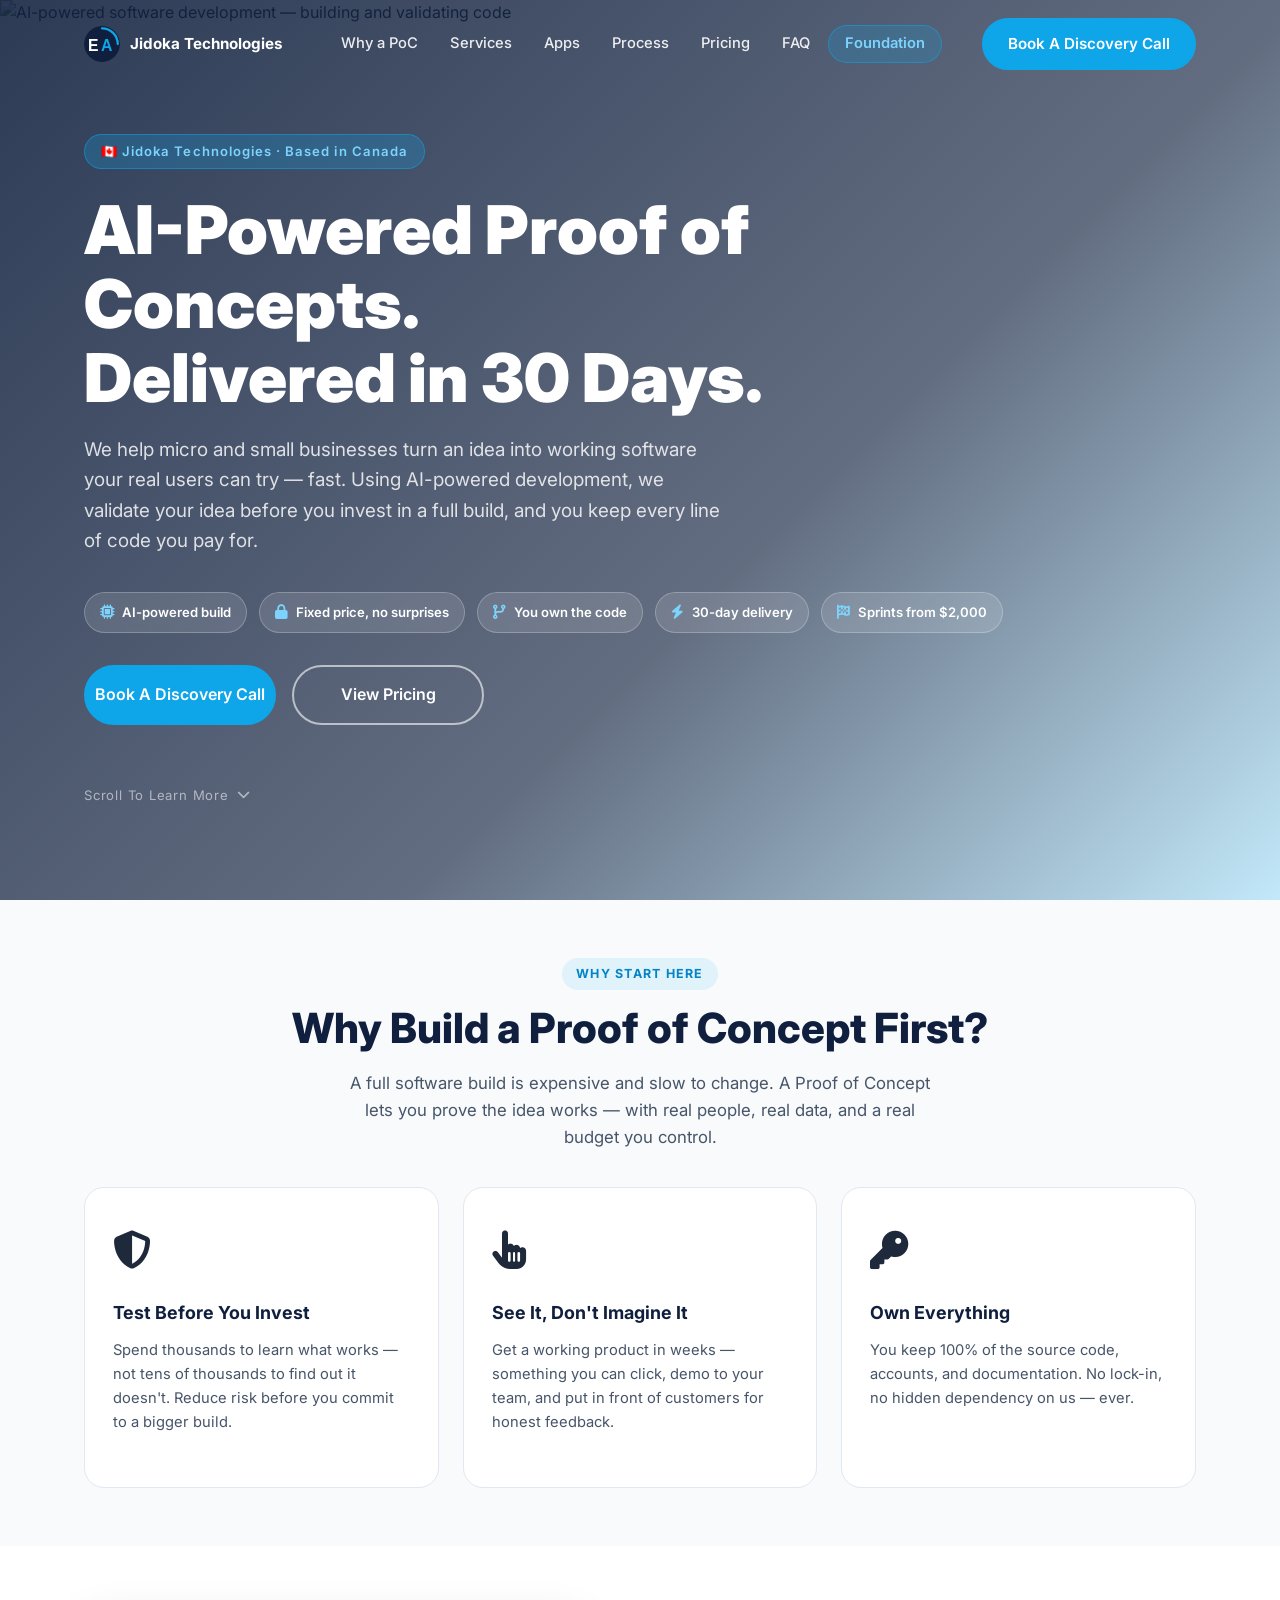
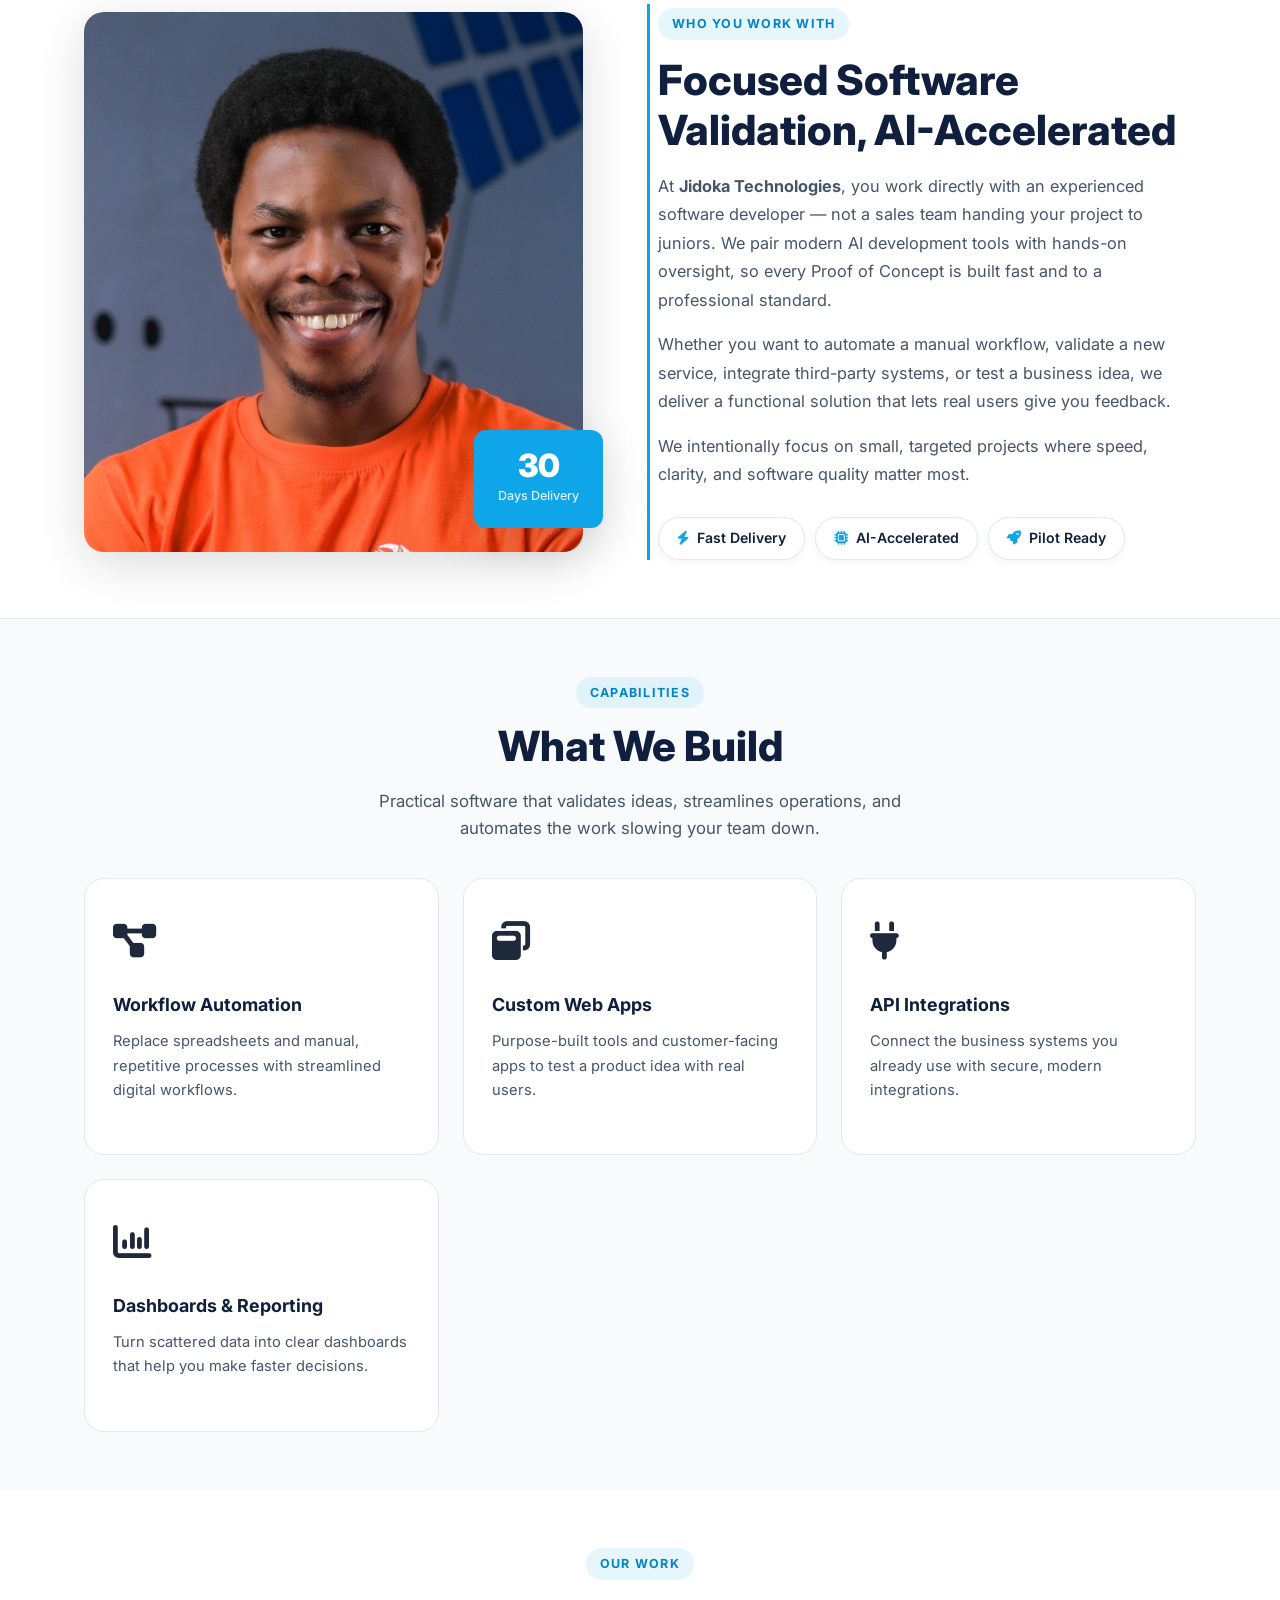
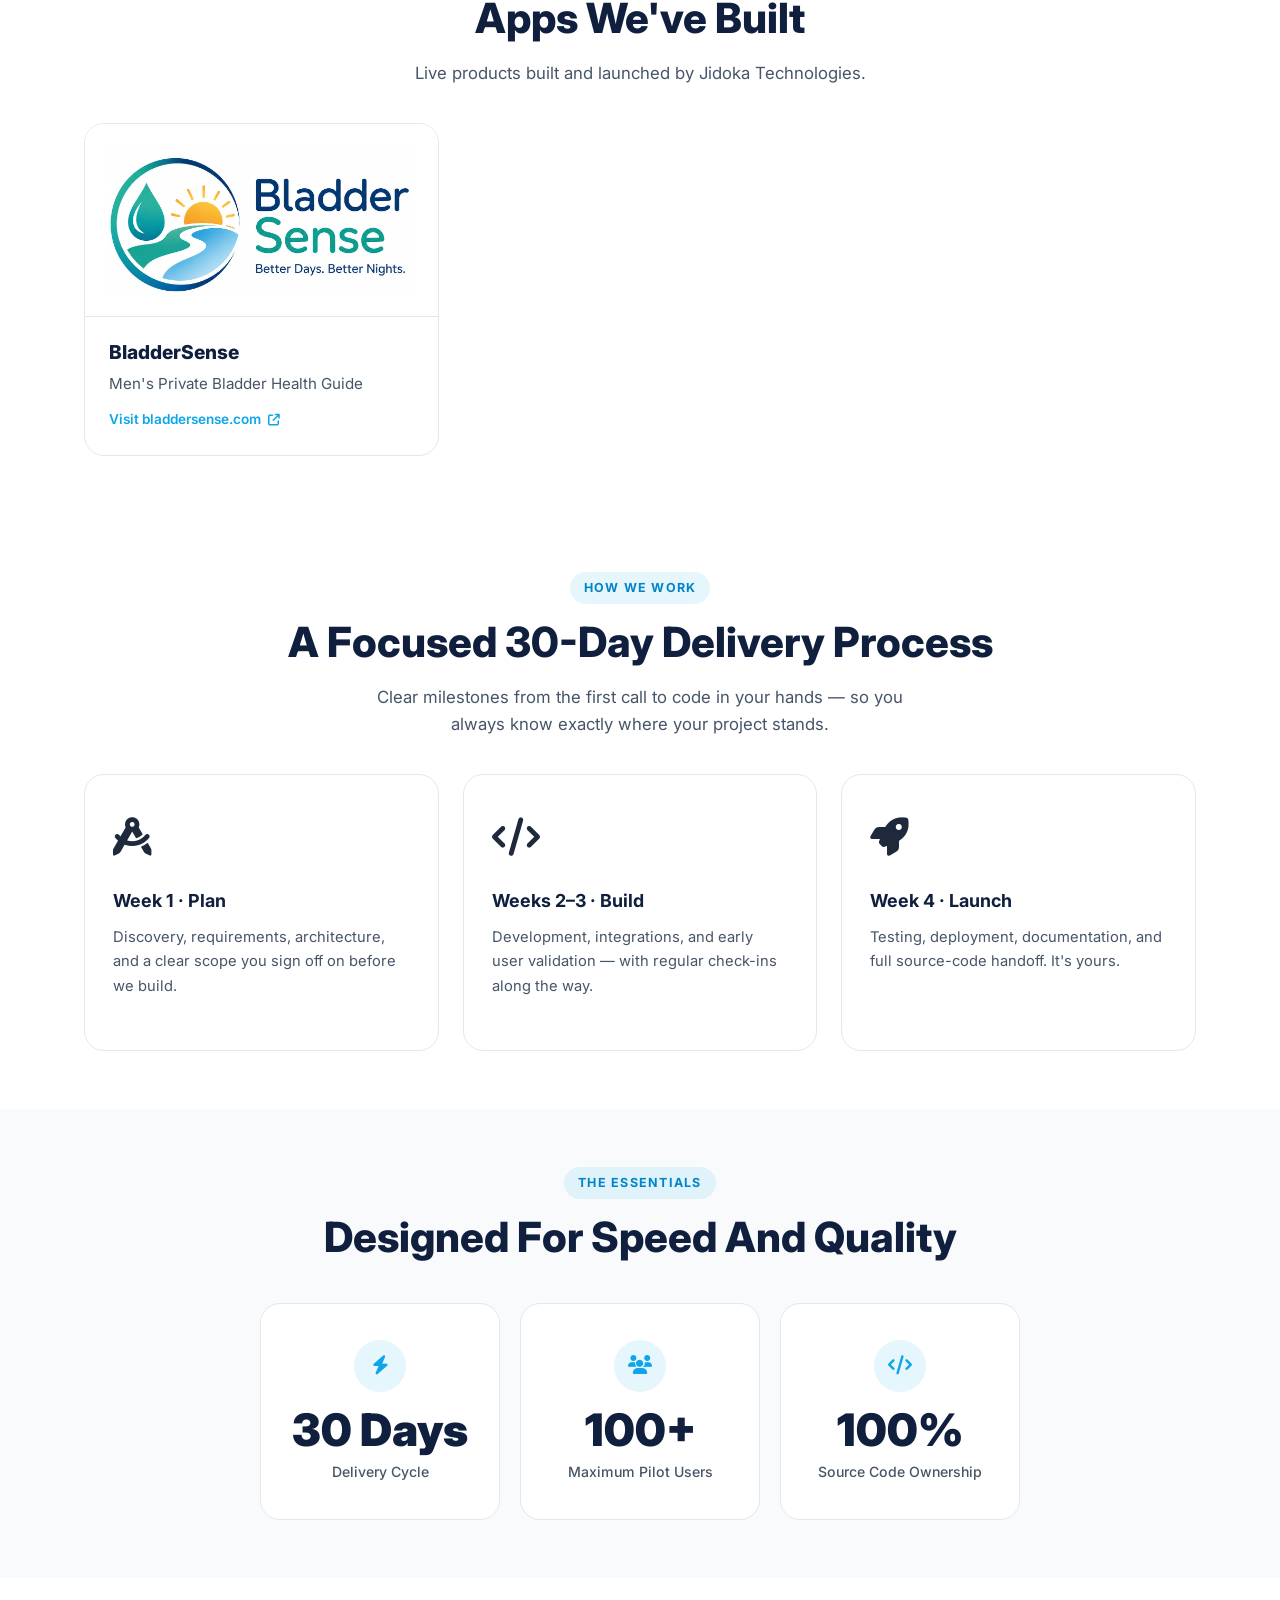
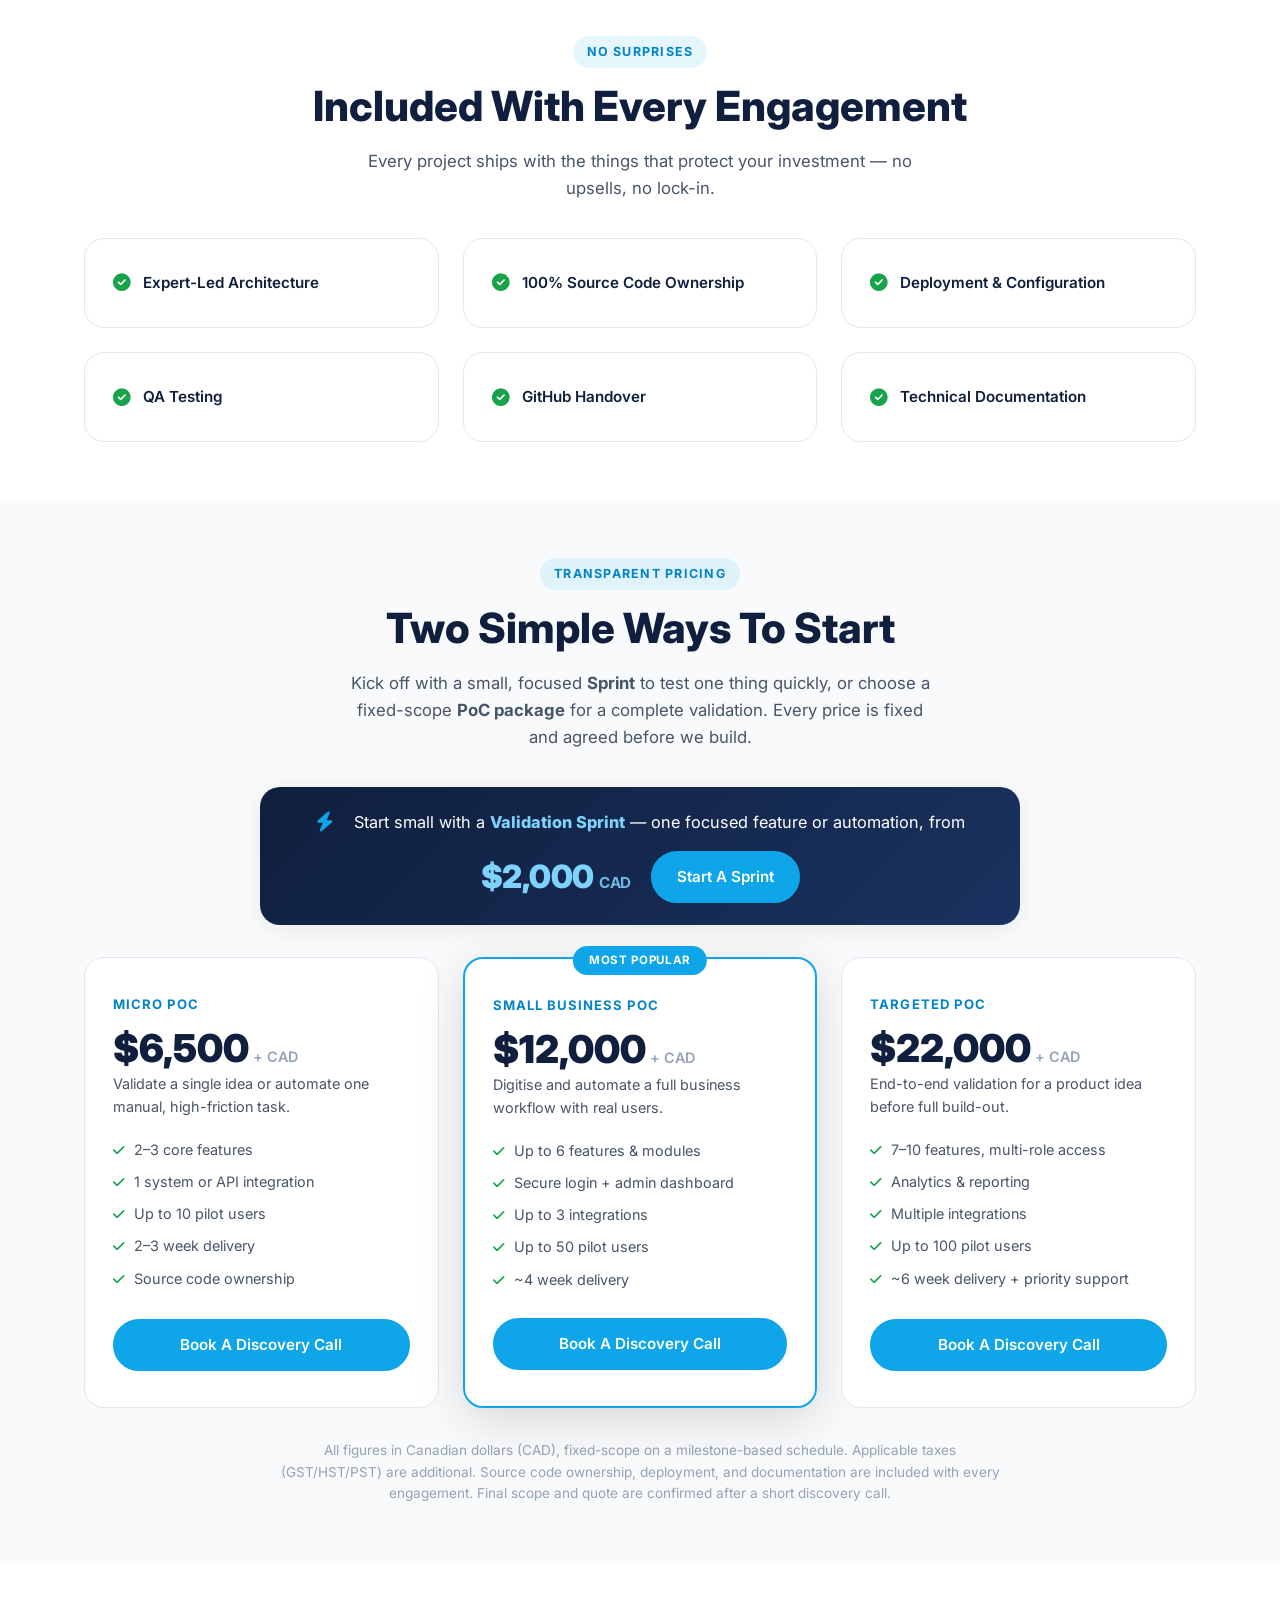
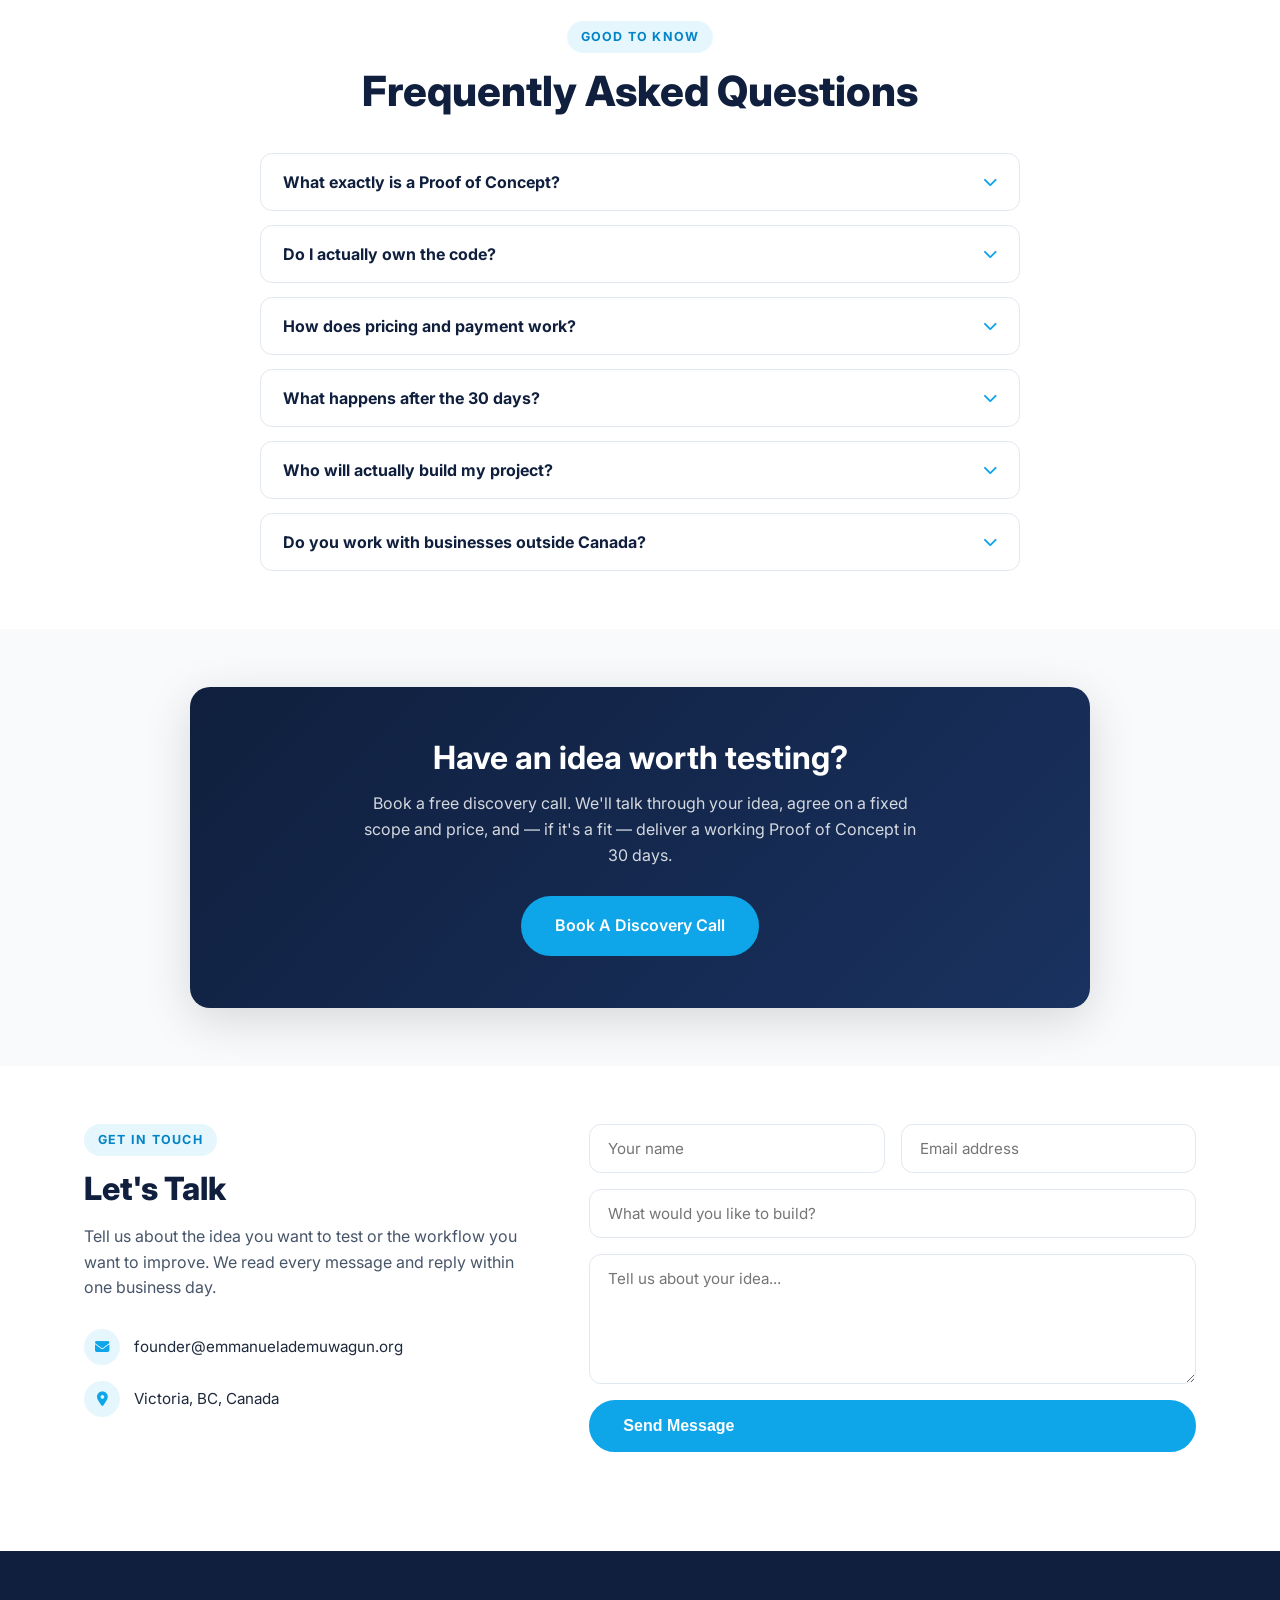
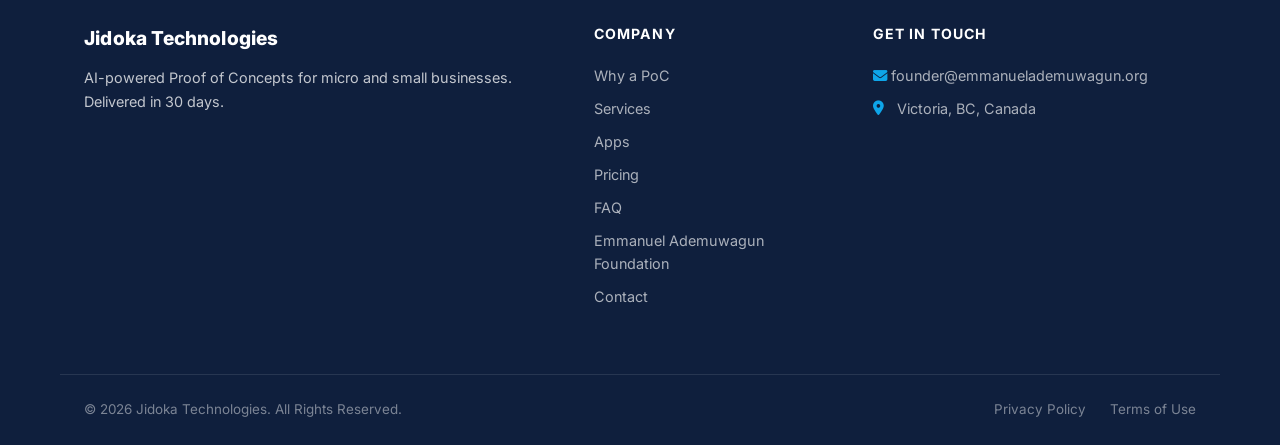
==== commit e7604379: "Remove phone number from contact sections and footers Co-Authored-By: Claude Opus 5.5 <noreply@anthr" ====
--- a/company/index.html
+++ b/company/index.html
@@ -670,10 +670,6 @@
             <span>founder@emmanuelademuwagun.org</span>
           </div>
           <div class="contact-item">
-            <i class="fa fa-phone"></i>
-            <span>+1 905 922 6245</span>
-          </div>
-          <div class="contact-item">
             <i class="fa fa-map-marker-alt"></i>
             <span>Victoria, BC, Canada</span>
           </div>
@@ -717,9 +713,6 @@
         <h4>Get In Touch</h4>
         <a href="mailto:founder@emmanuelademuwagun.org" class="footer-contact-item">
           <i class="fa fa-envelope"></i> founder@emmanuelademuwagun.org
-        </a>
-        <a href="tel:+19059226245" class="footer-contact-item">
-          <i class="fa fa-phone"></i> +1 905 922 6245
         </a>
         <span class="footer-contact-item">
           <i class="fa fa-map-marker-alt"></i> Victoria, BC, Canada
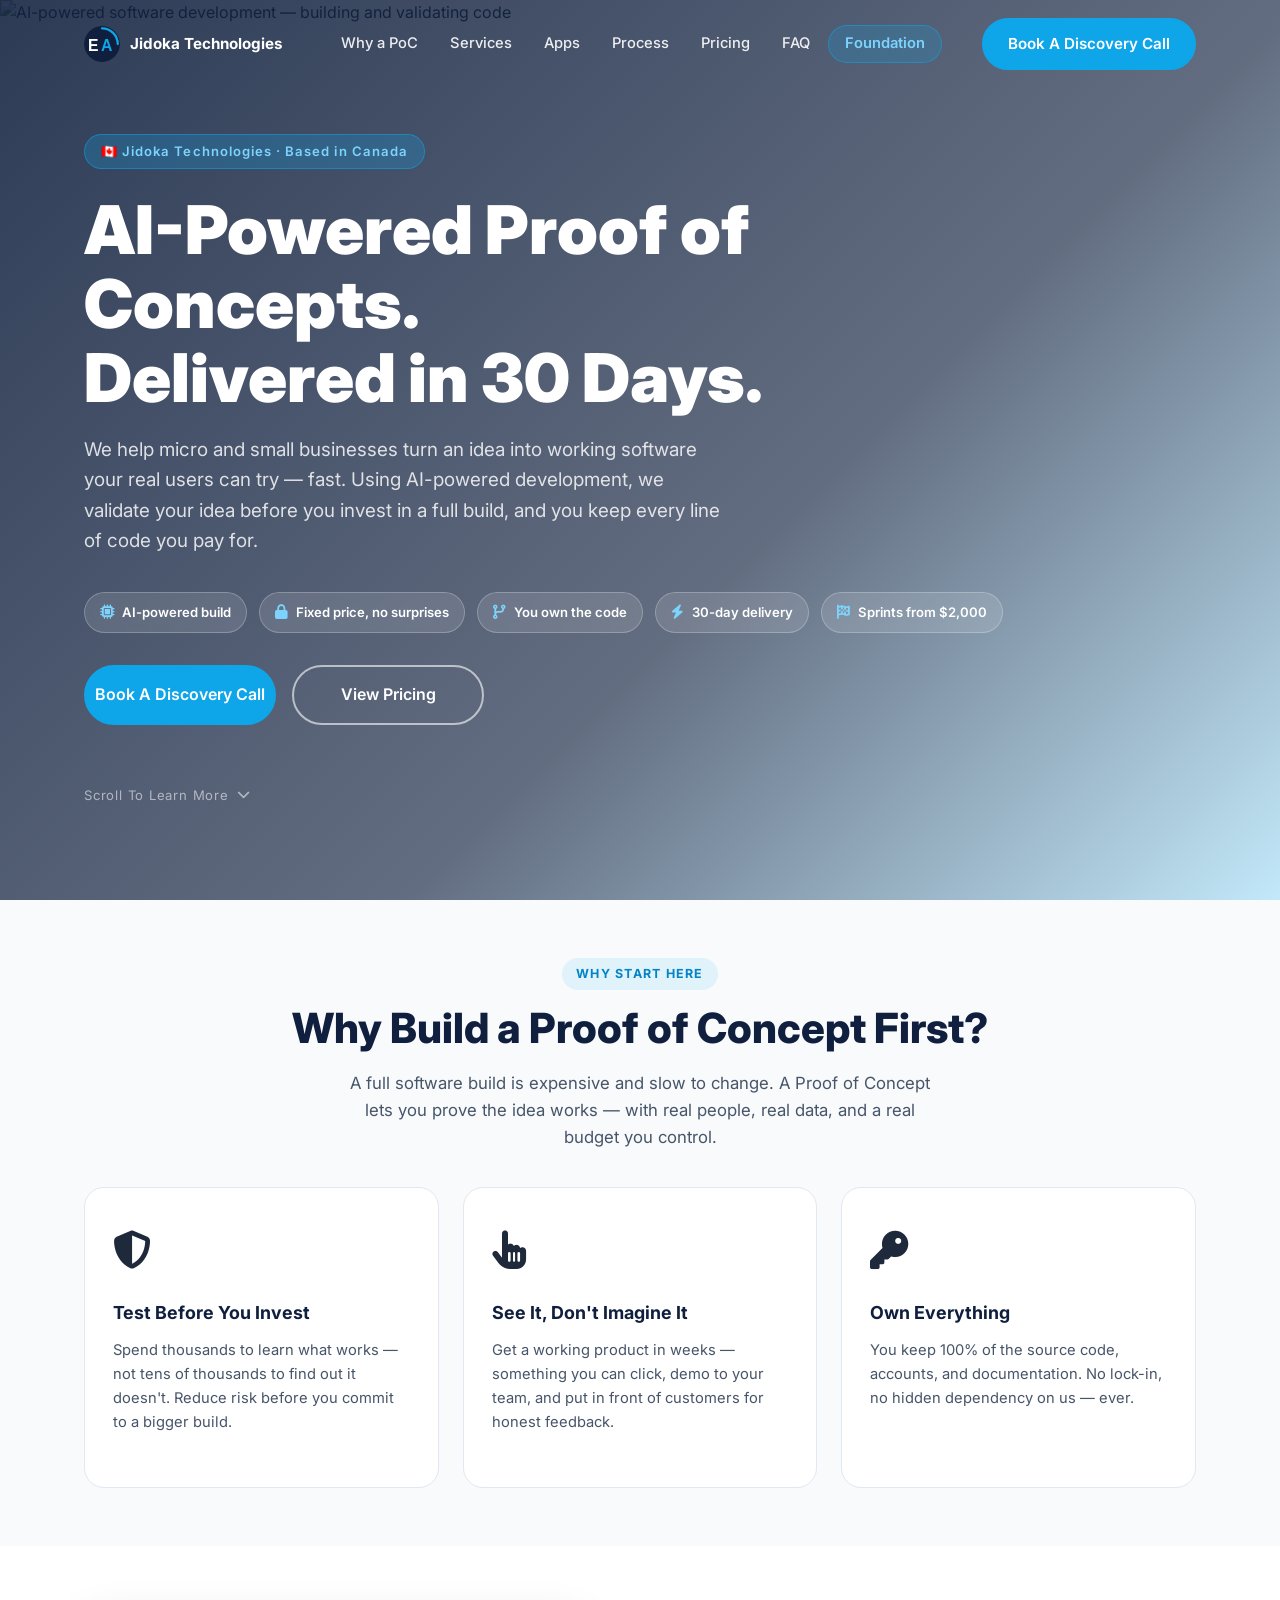
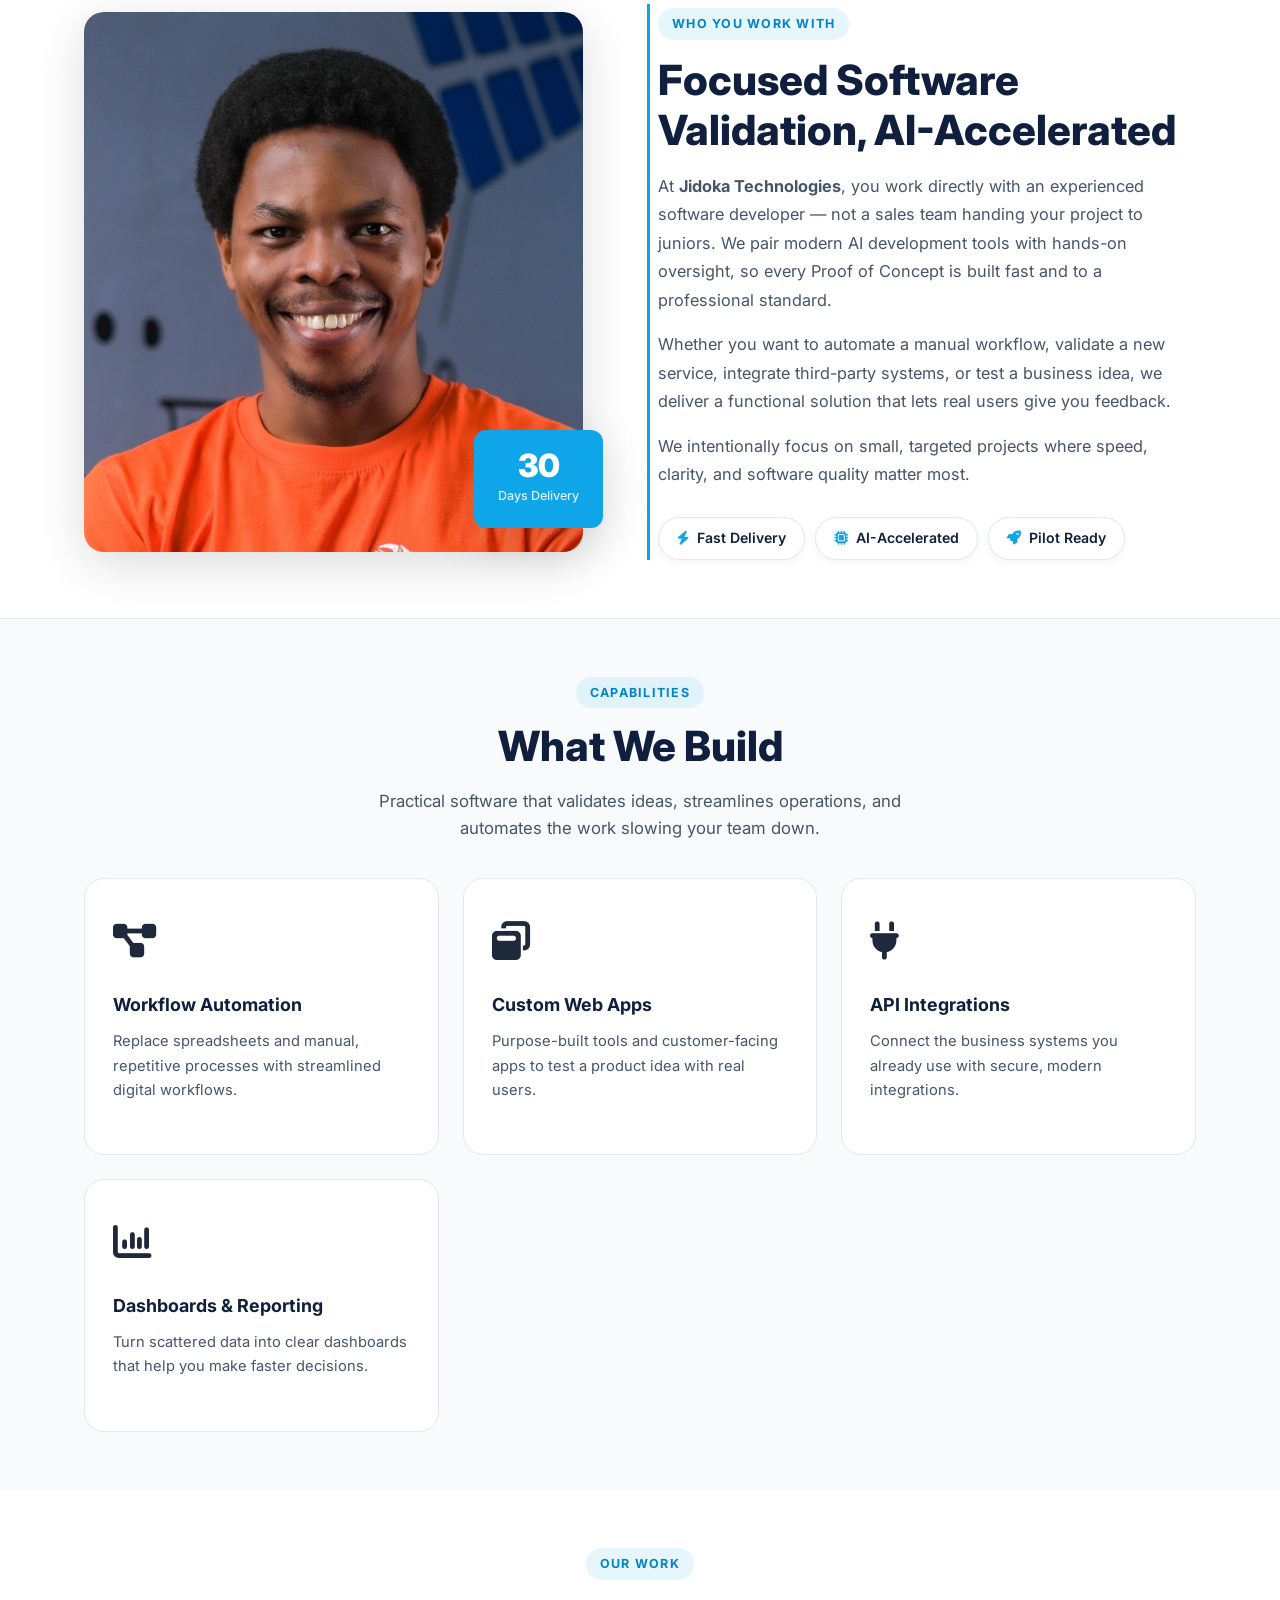
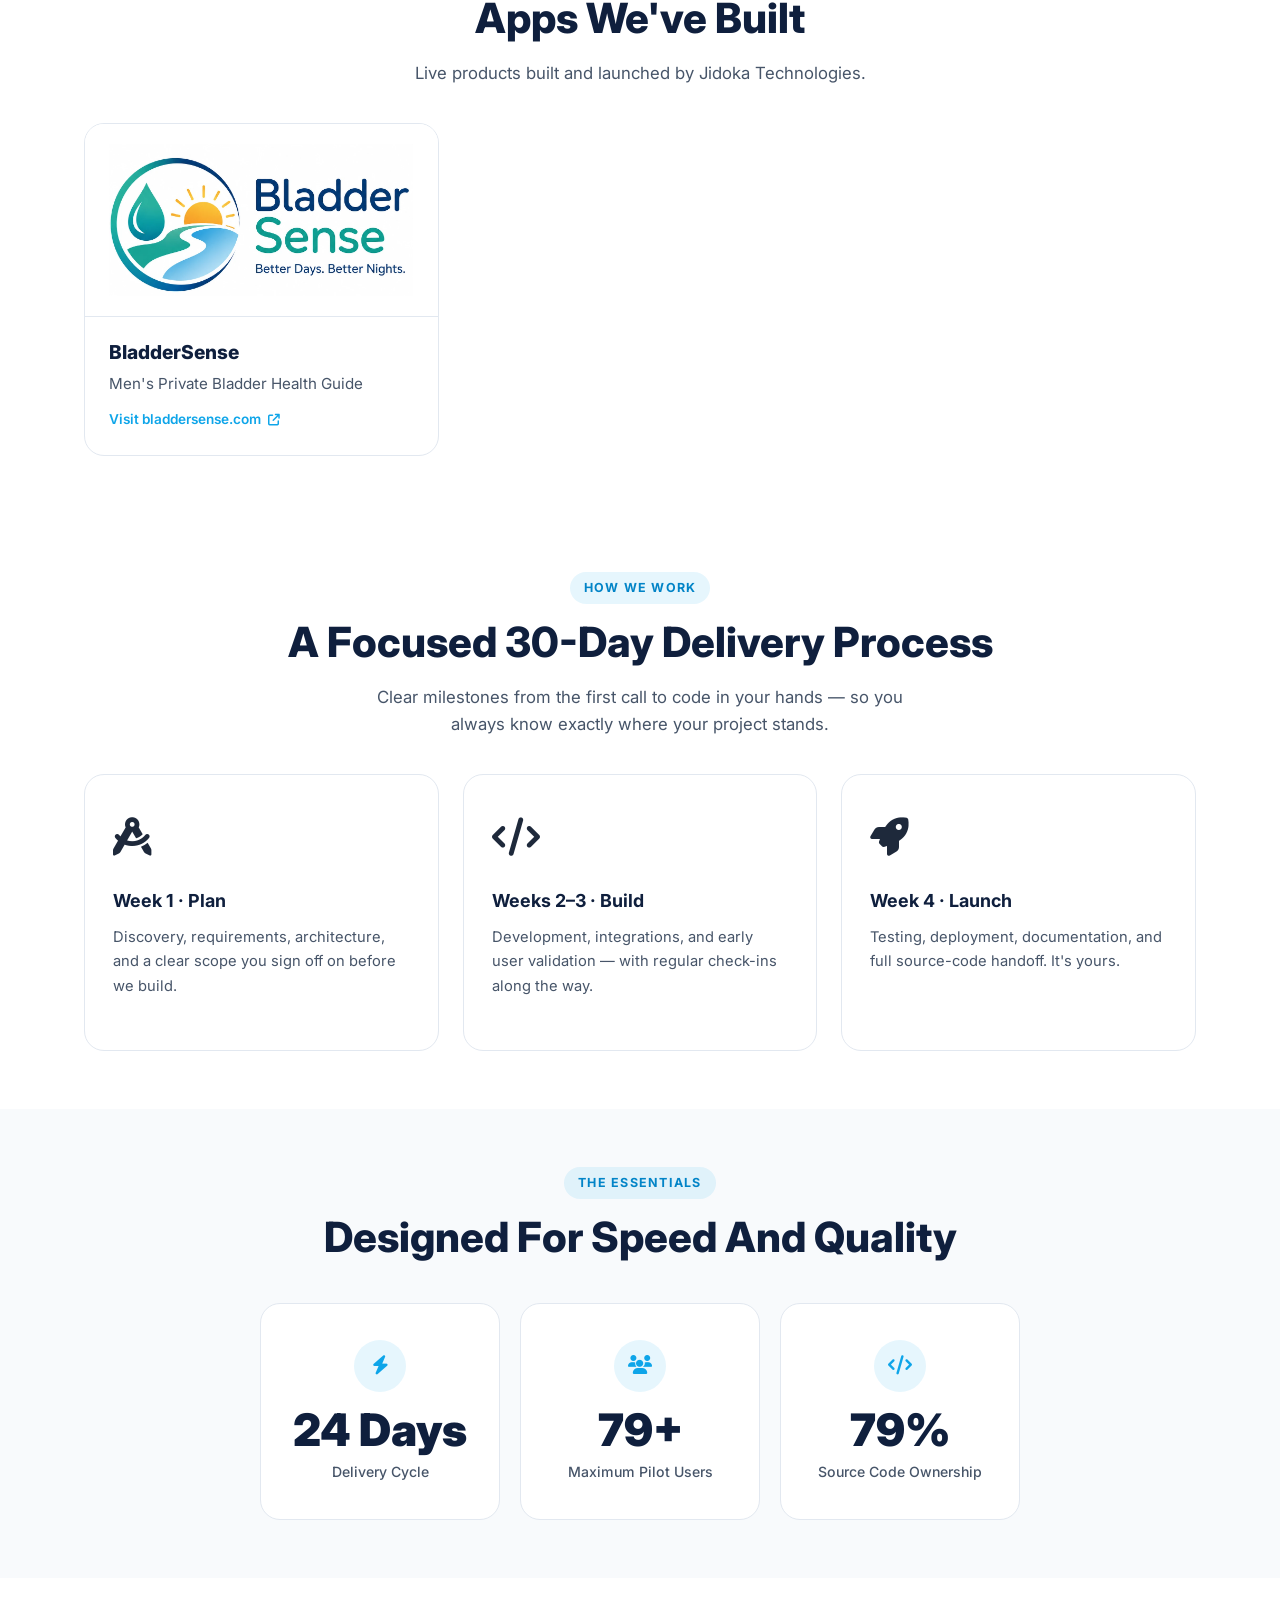
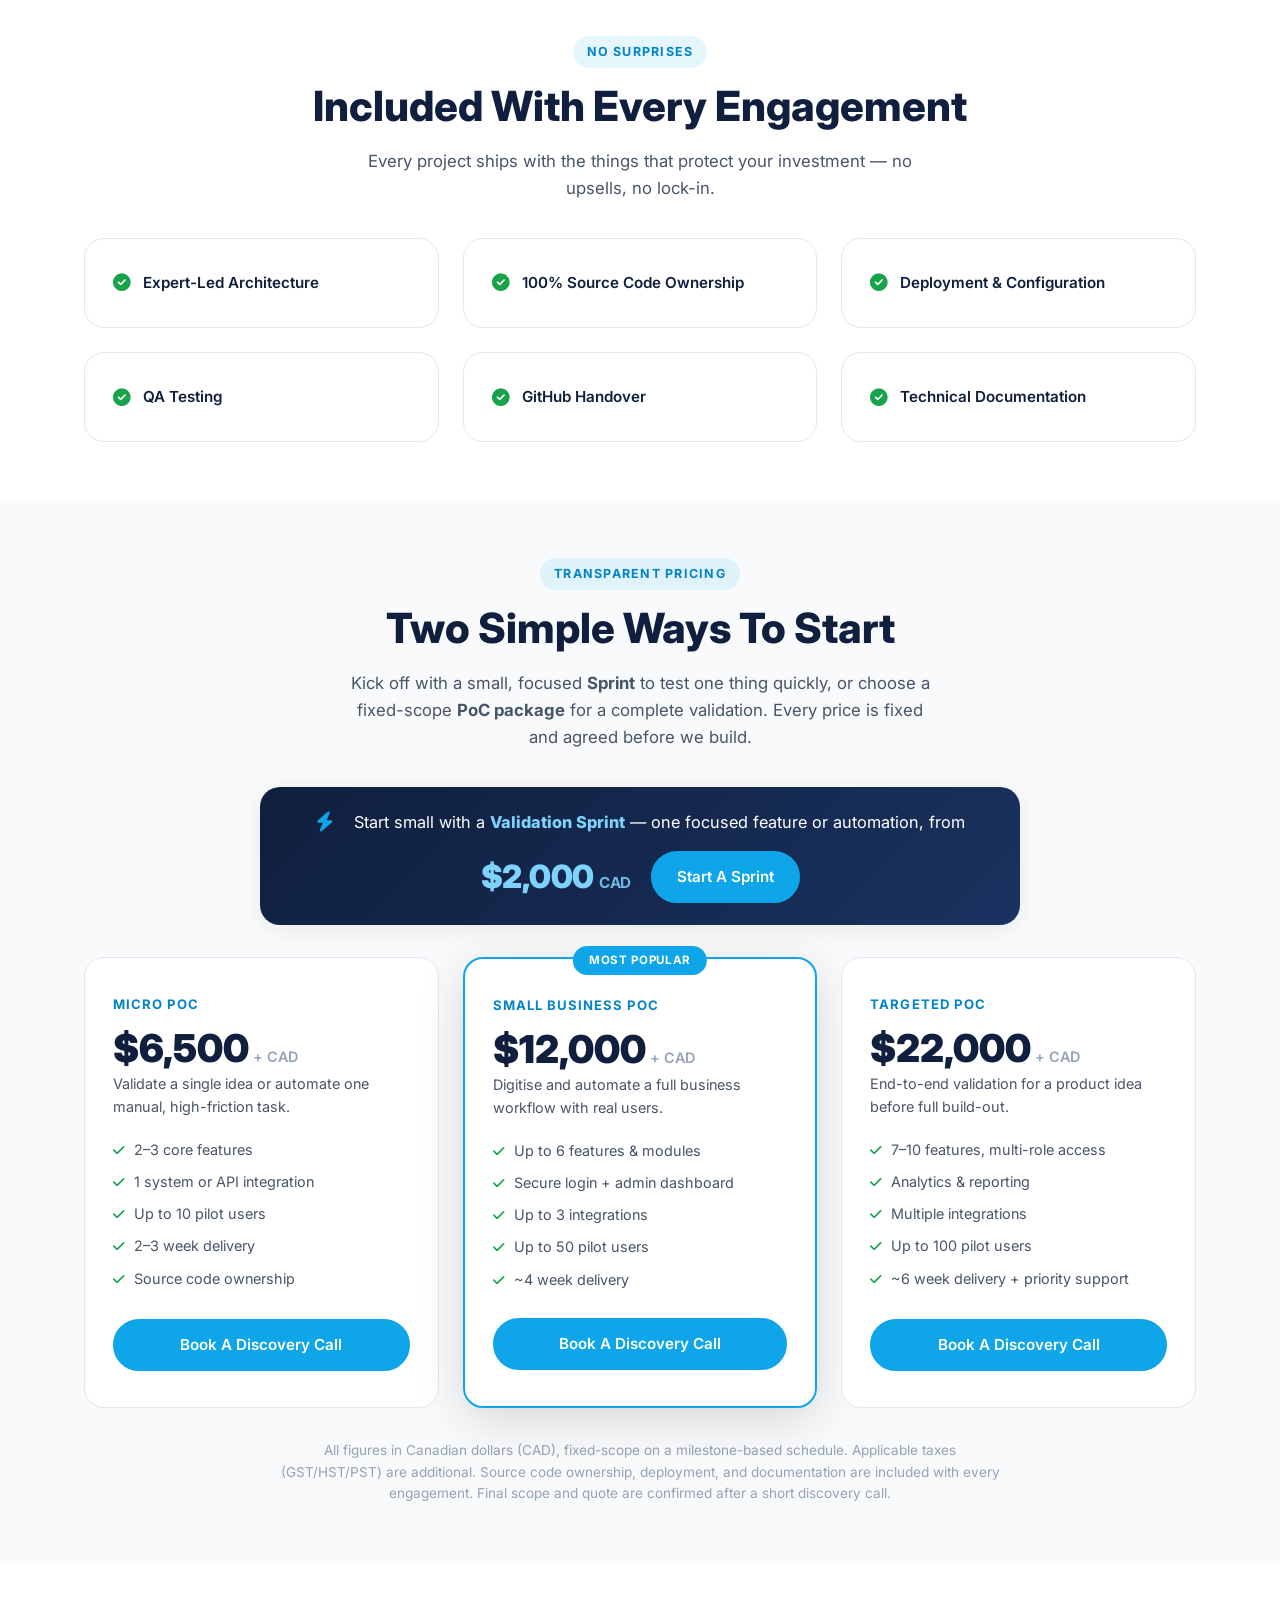
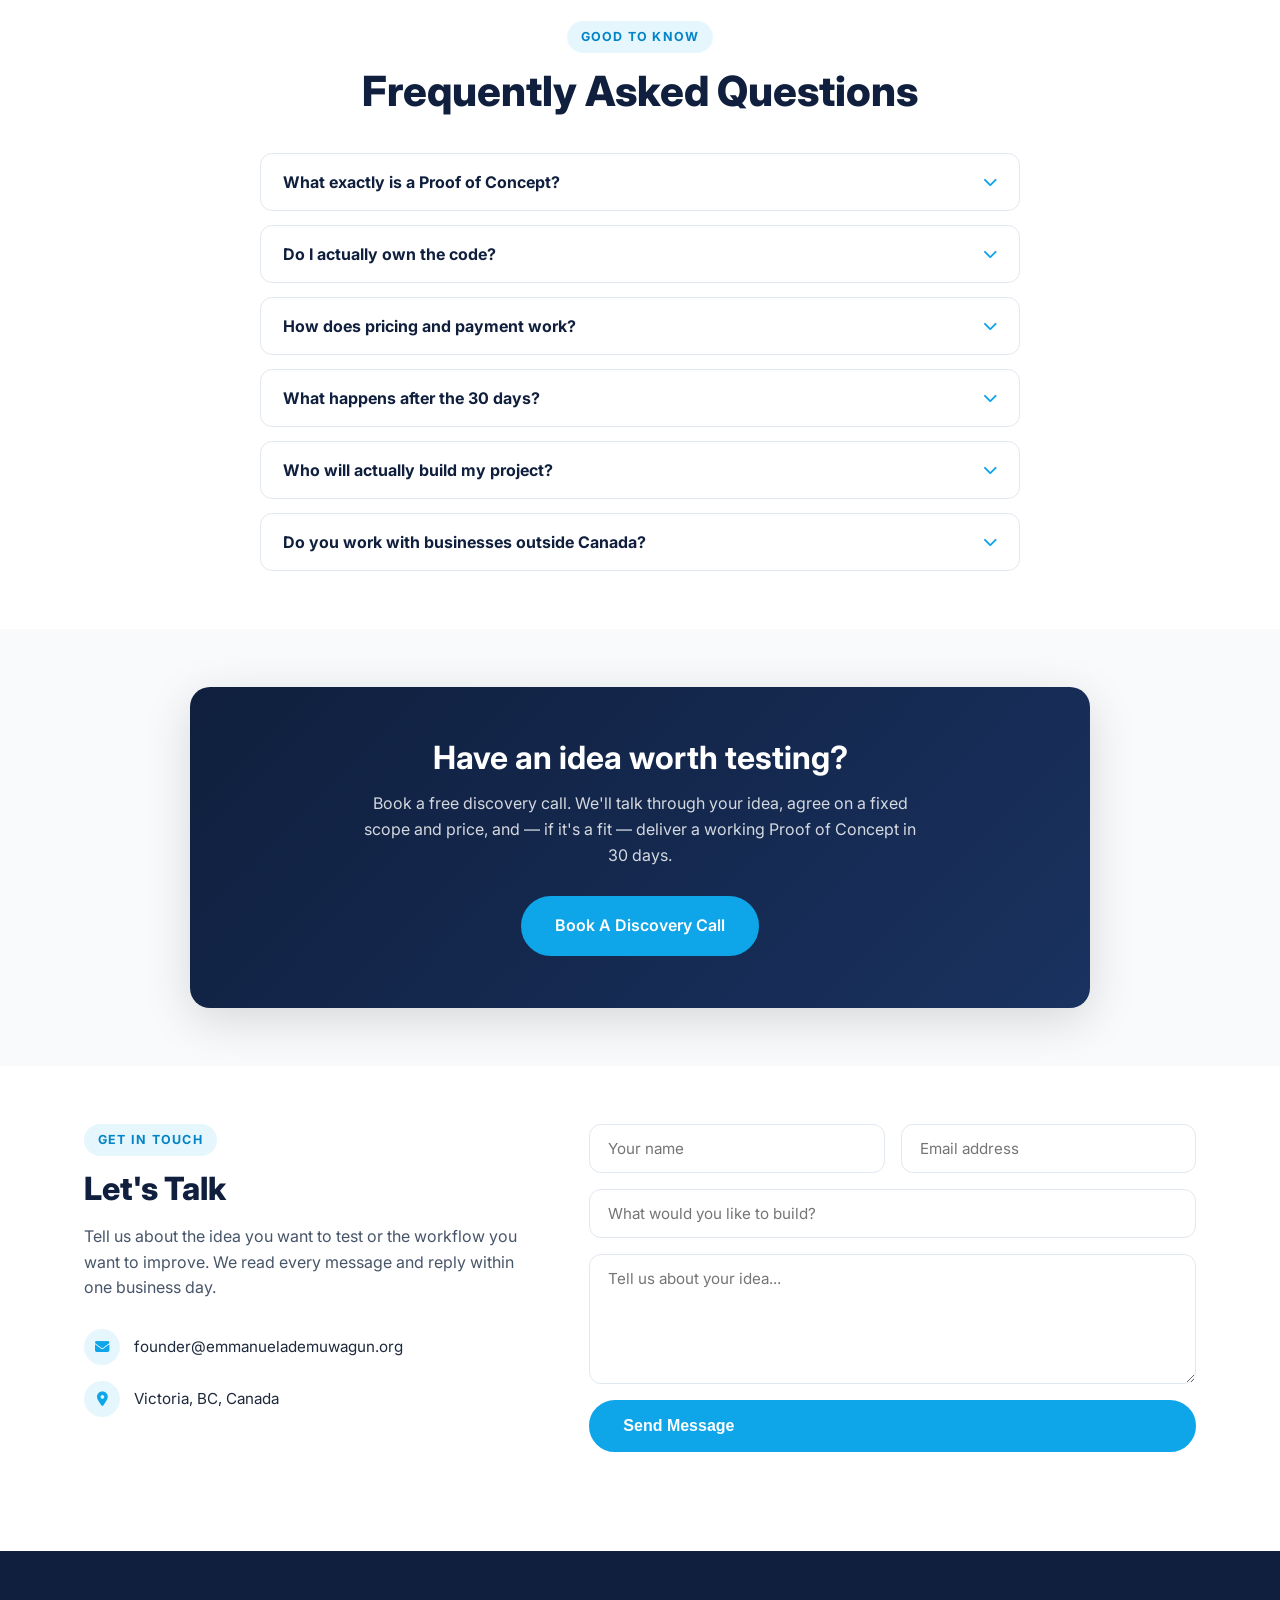
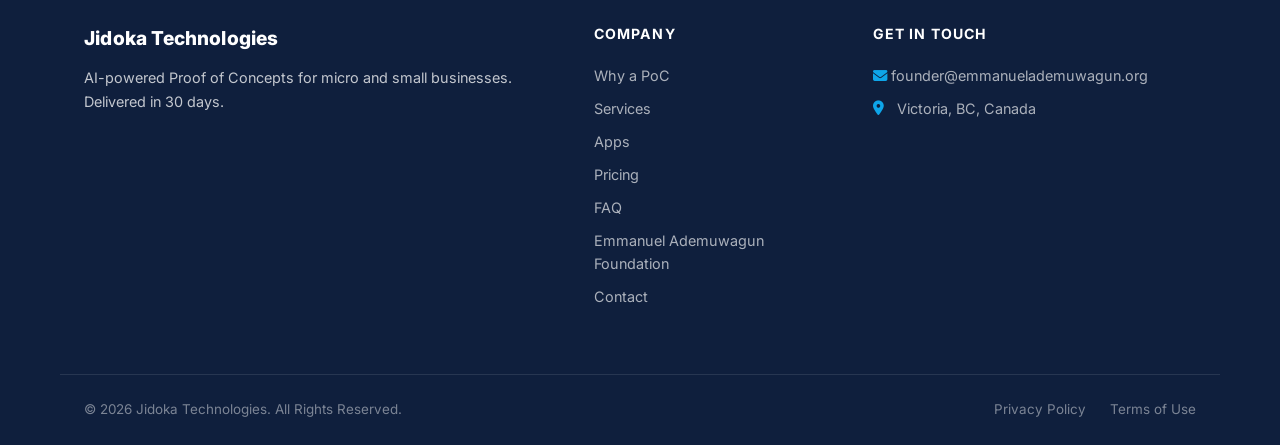
==== commit 8adddb9f: "Version stylesheet and script URLs to bypass stale browser caches Visitors were getting the new HTML" ====
--- a/company/index.html
+++ b/company/index.html
@@ -7,7 +7,7 @@
   <title>Jidoka Technologies | AI-Powered Proof of Concepts</title>
   <meta name="description" content="Jidoka Technologies builds AI-powered software Proof of Concepts for micro and small businesses — validate your idea with real users in 30 days. Fixed price, you own the code, sprints from $2,000 CAD." />
 
-  <link rel="stylesheet" href="../style.css" />
+  <link rel="stylesheet" href="../style.css?v=20261107" />
   <link rel="icon" type="image/svg+xml" href="../images/ea-logo.svg" />
 
   <!-- Open Graph -->
@@ -728,7 +728,7 @@
     </div>
   </footer>
 
-  <script src="../script.js"></script>
+  <script src="../script.js?v=20261107"></script>
   <!-- FAQ accordion -->
   <script>
     document.querySelectorAll('.faq-q').forEach(function (q) {
--- a/style.css
+++ b/style.css
@@ -613,7 +613,7 @@
 }
 .fund-bar-fill {
   height: 100%;
-  width: 14.3%;
+  width: 29.8%;
   background: linear-gradient(90deg, var(--teal), #7dd3fc);
   border-radius: 999px;
 }
@@ -673,6 +673,17 @@
   align-items: center;
   justify-content: center;
   font-size: 1.3rem;
+}
+.other-charity .beneficiary-cards { grid-template-columns: 1fr; }
+.beneficiary-avatar.charity-logo {
+  width: 64px; height: 64px;
+  background: none;
+  border-radius: 0;
+  padding: 0;
+}
+.beneficiary-avatar.charity-logo img {
+  width: 100%; height: 100%;
+  object-fit: contain;
 }
 .beneficiary-info {
   display: flex;
@@ -763,6 +774,7 @@
   margin: 0 auto;
   margin-top: 40px;
 }
+.stats-grid.stats-4 { grid-template-columns: repeat(4, 1fr); max-width: 960px; }
 .stat-card {
   background: var(--white);
   border: 1px solid var(--gray-200);
@@ -1218,6 +1230,7 @@
 
   .programs-grid { grid-template-columns: 1fr; }
   .stats-grid { grid-template-columns: repeat(3, 1fr); gap: 8px; max-width: 100%; }
+  .stats-grid.stats-4 { grid-template-columns: repeat(4, 1fr); }
   .stats-grid .stat-card { padding: 16px 6px; min-width: 0; }
   .stats-grid .stat-icon { width: 40px; height: 40px; font-size: 0.95rem; margin-bottom: 10px; }
   .stats-grid .stat-num { font-size: 1.45rem; }
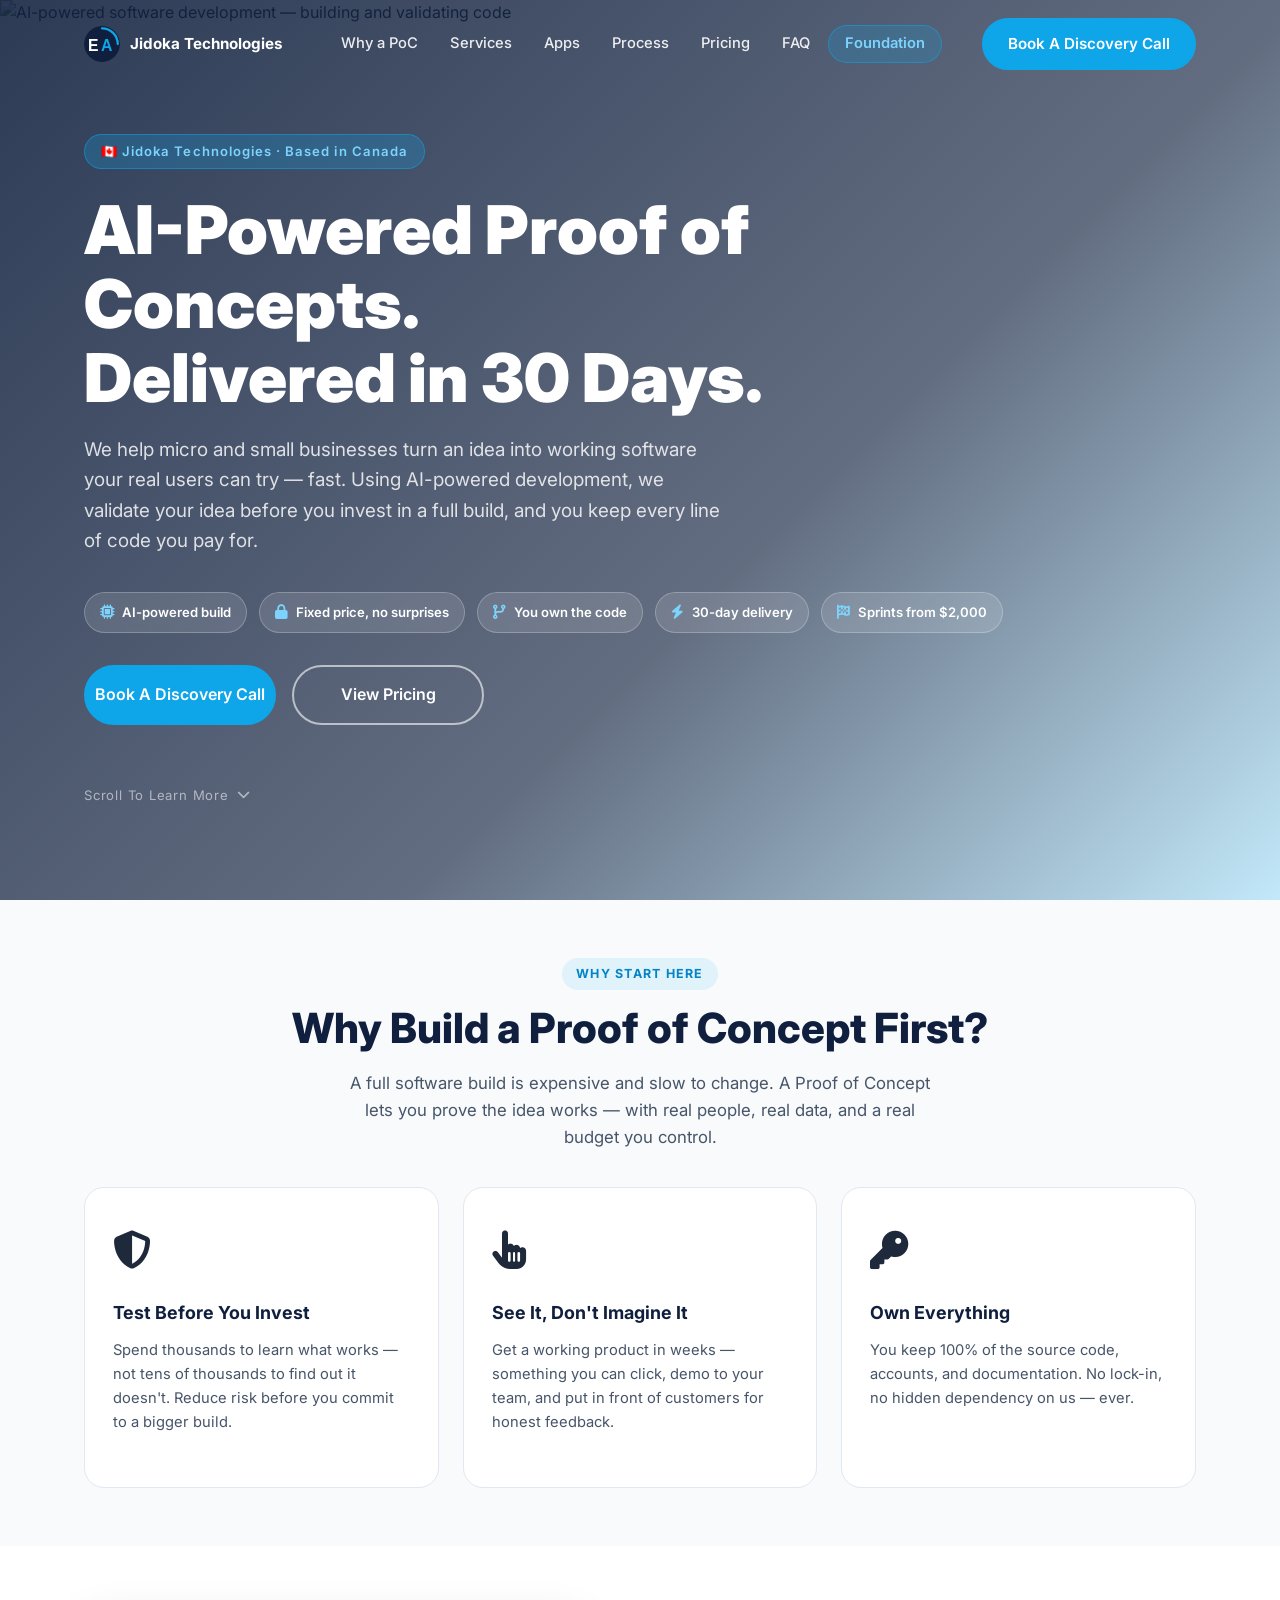
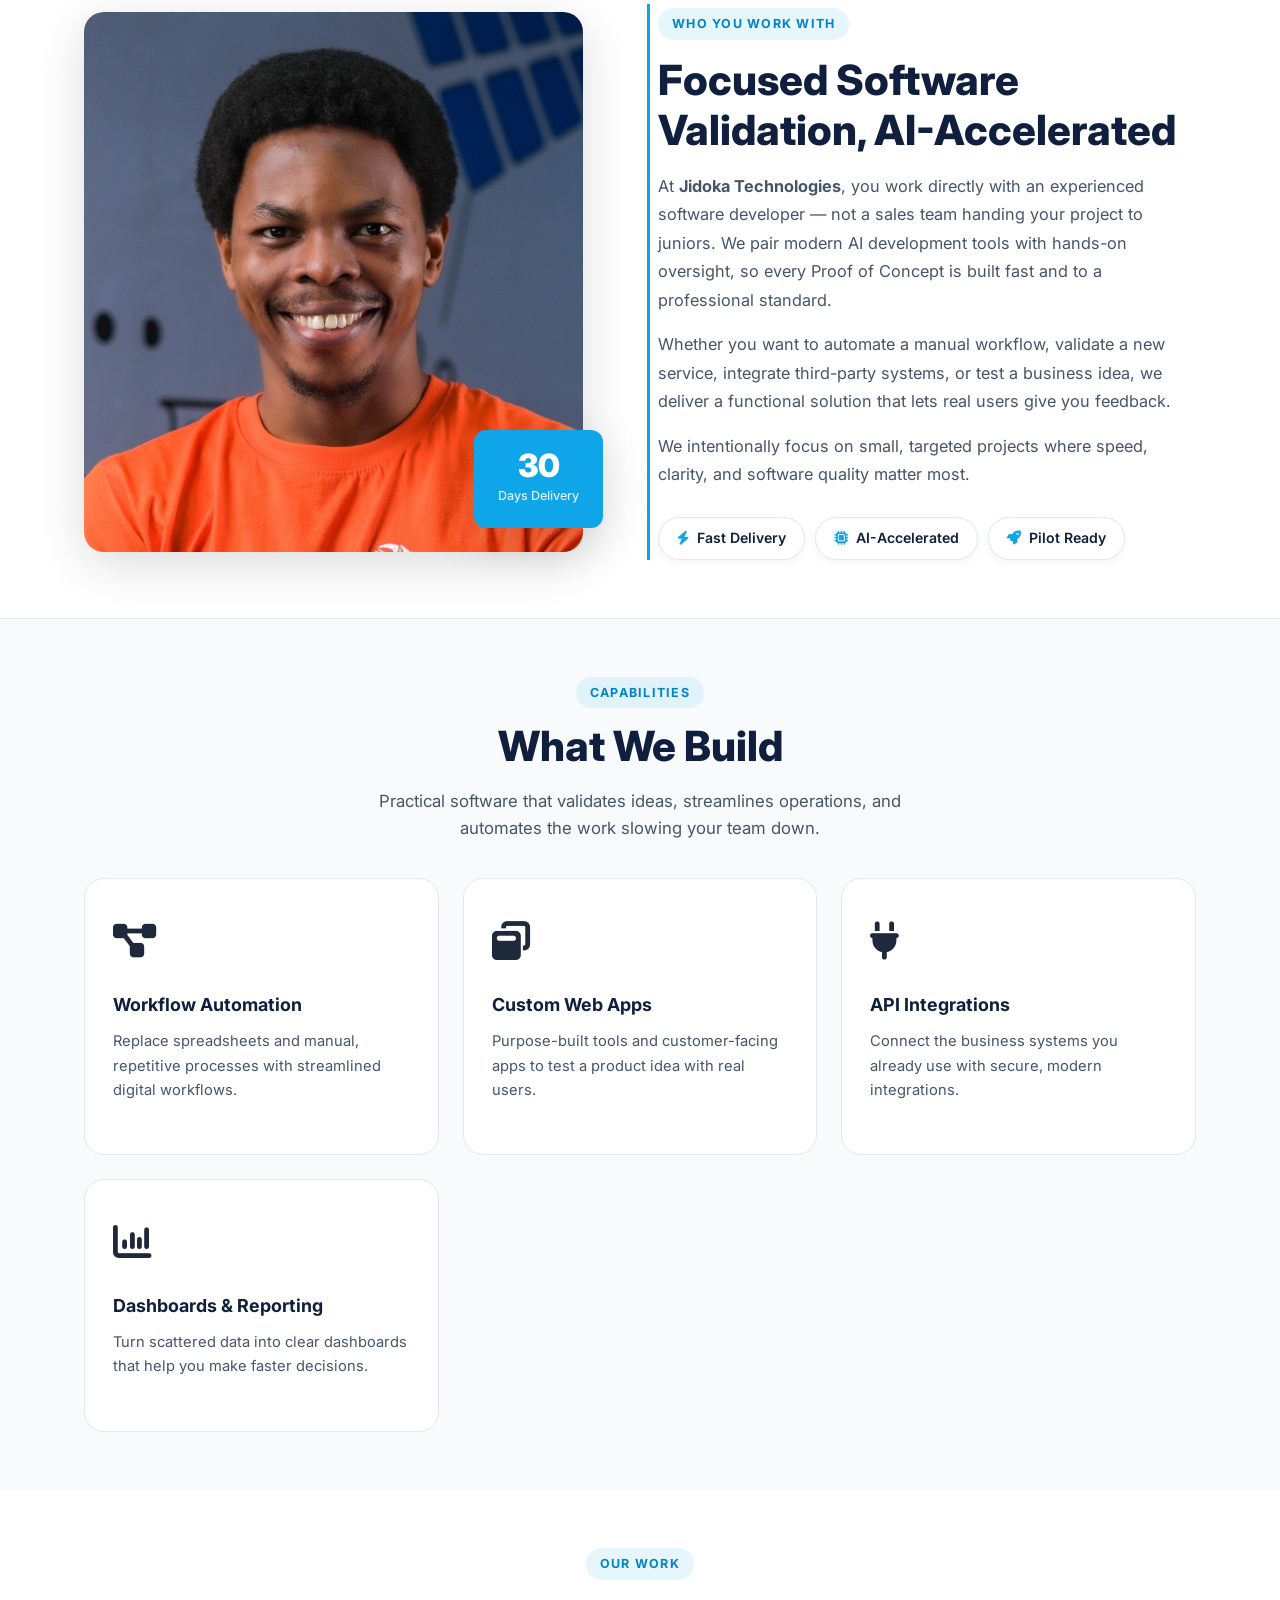
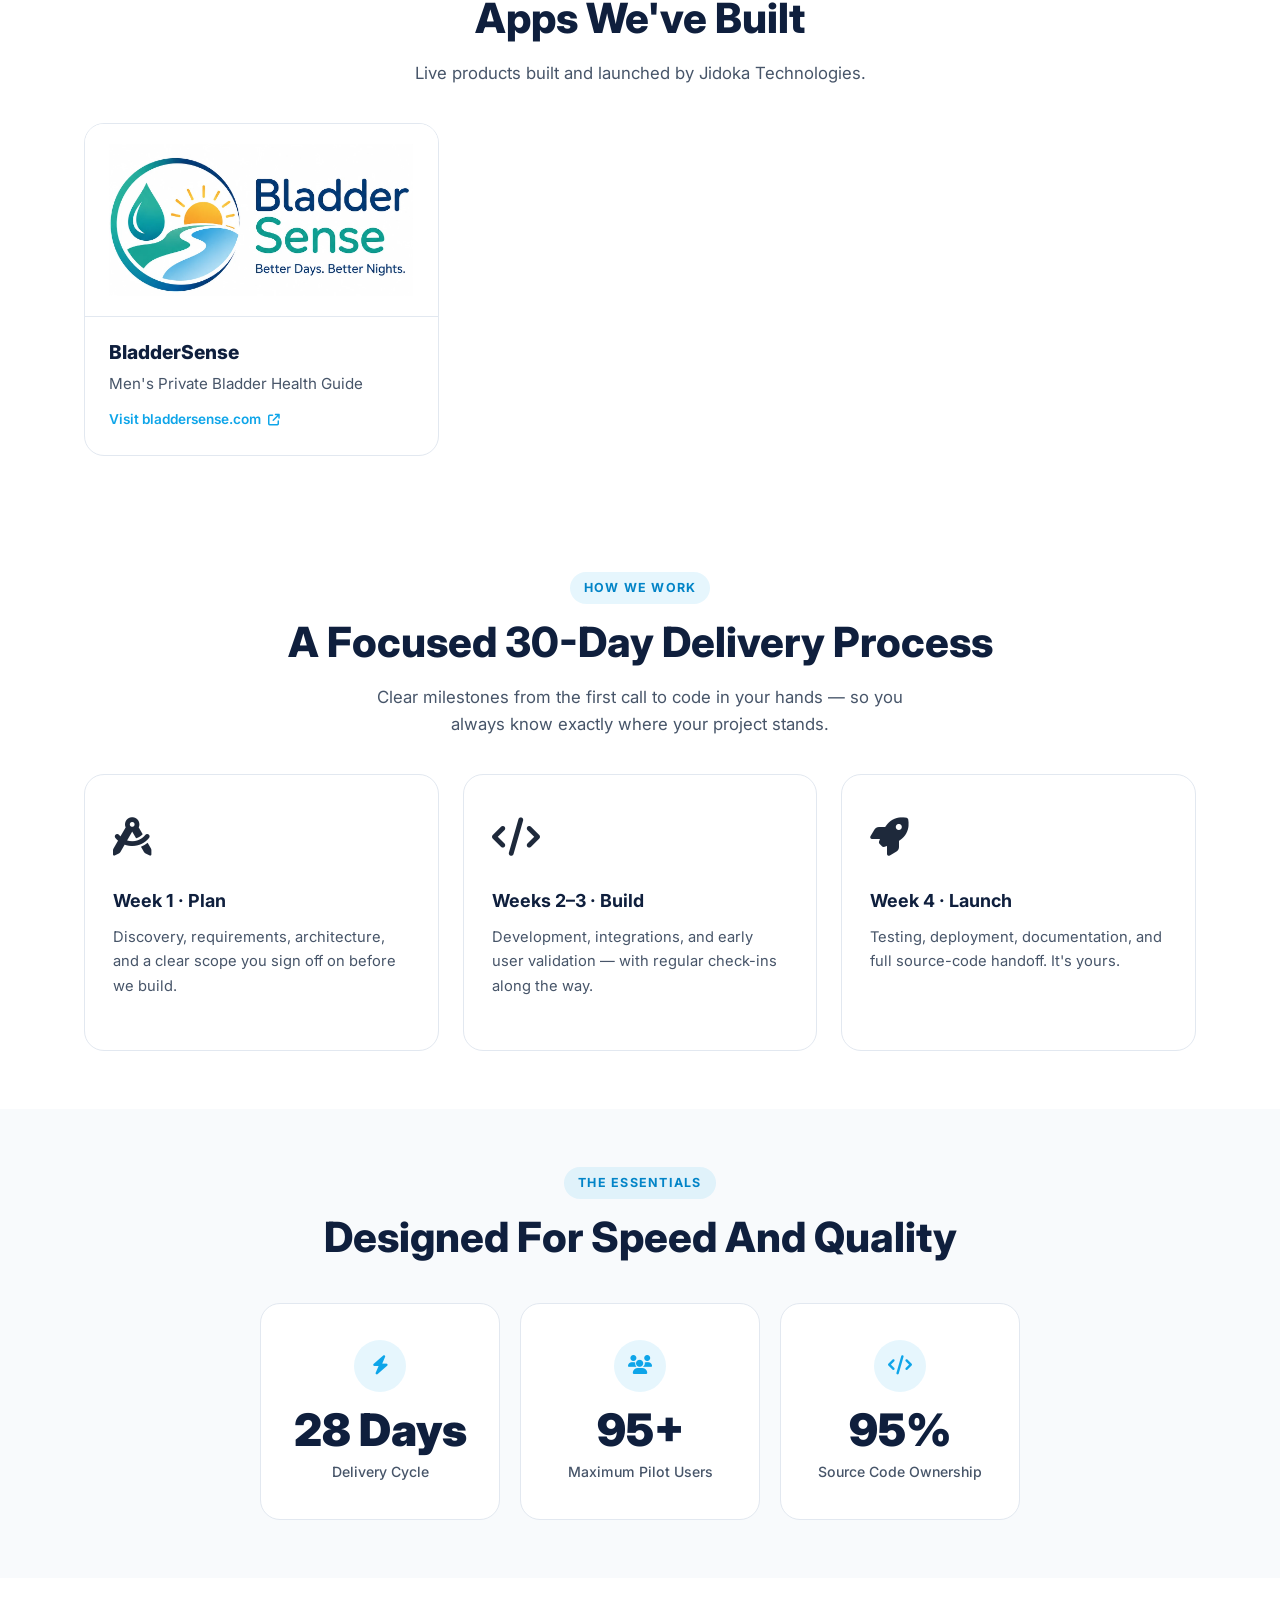
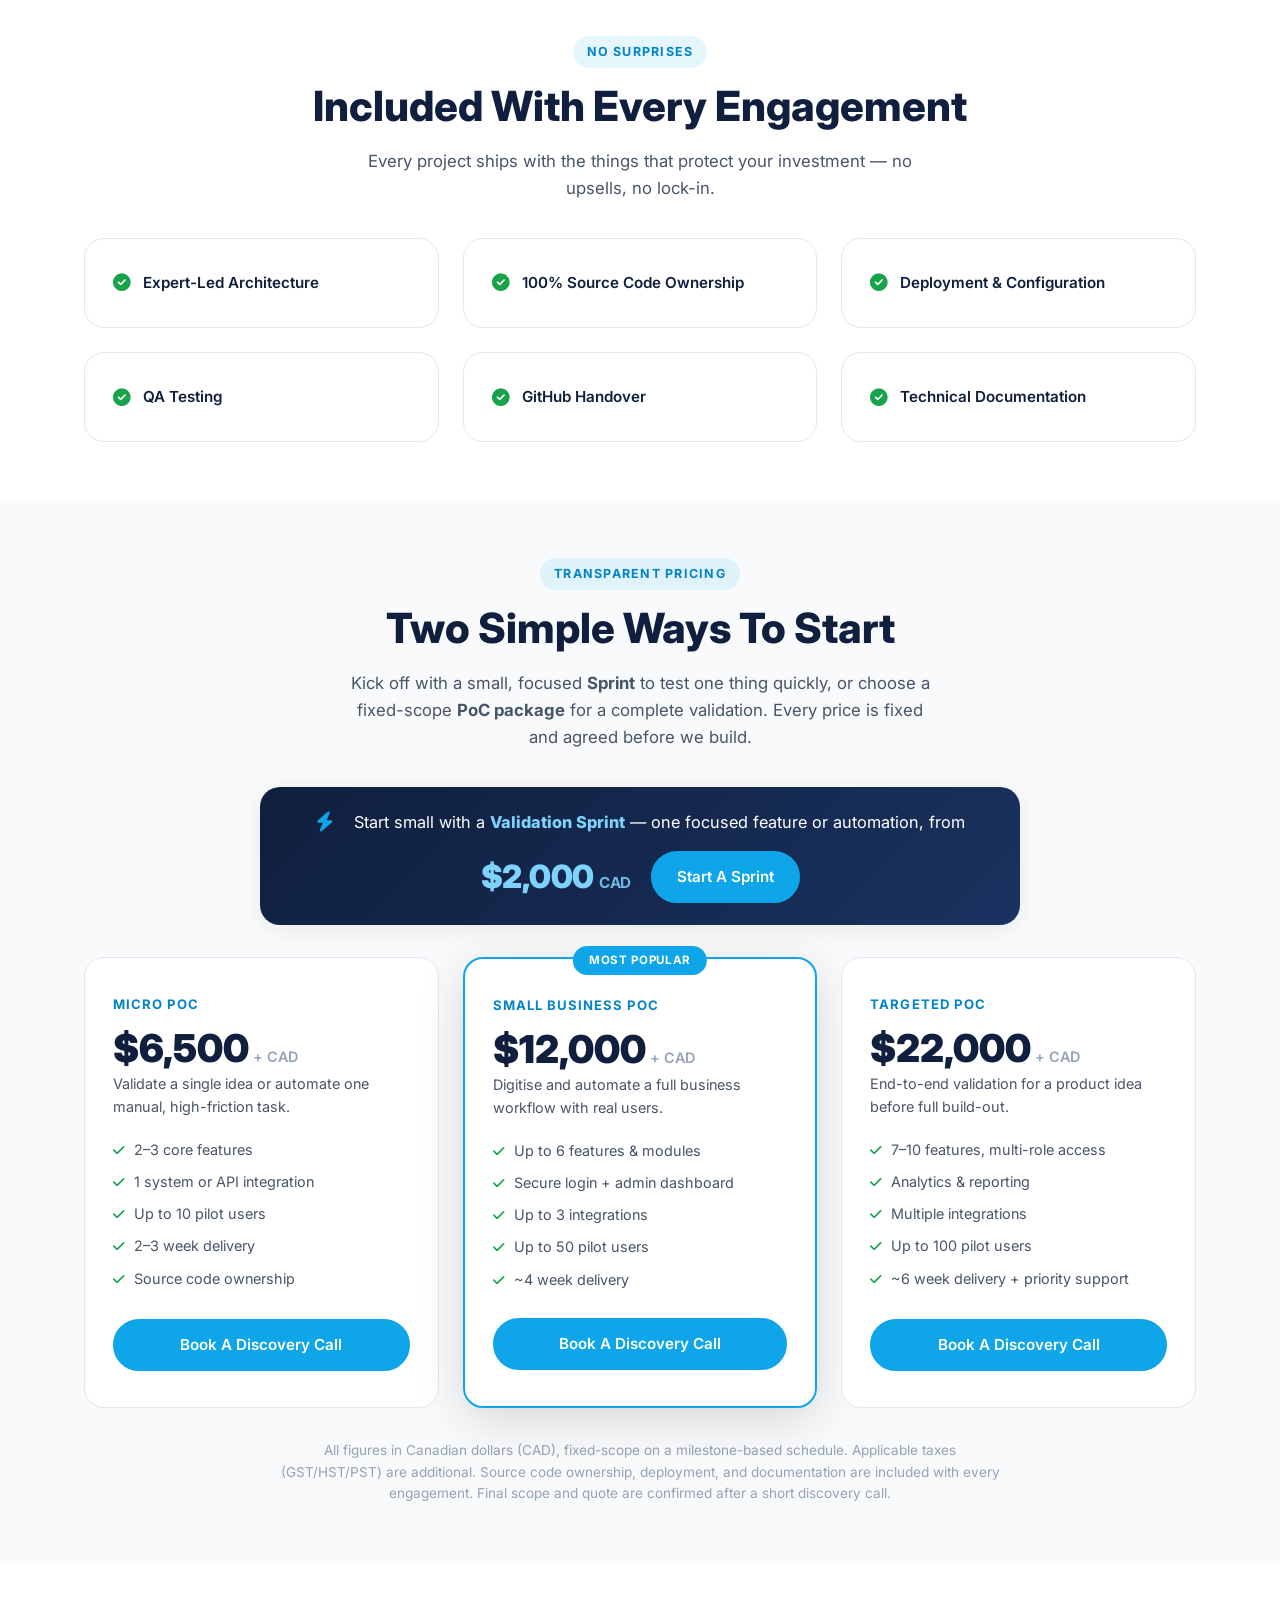
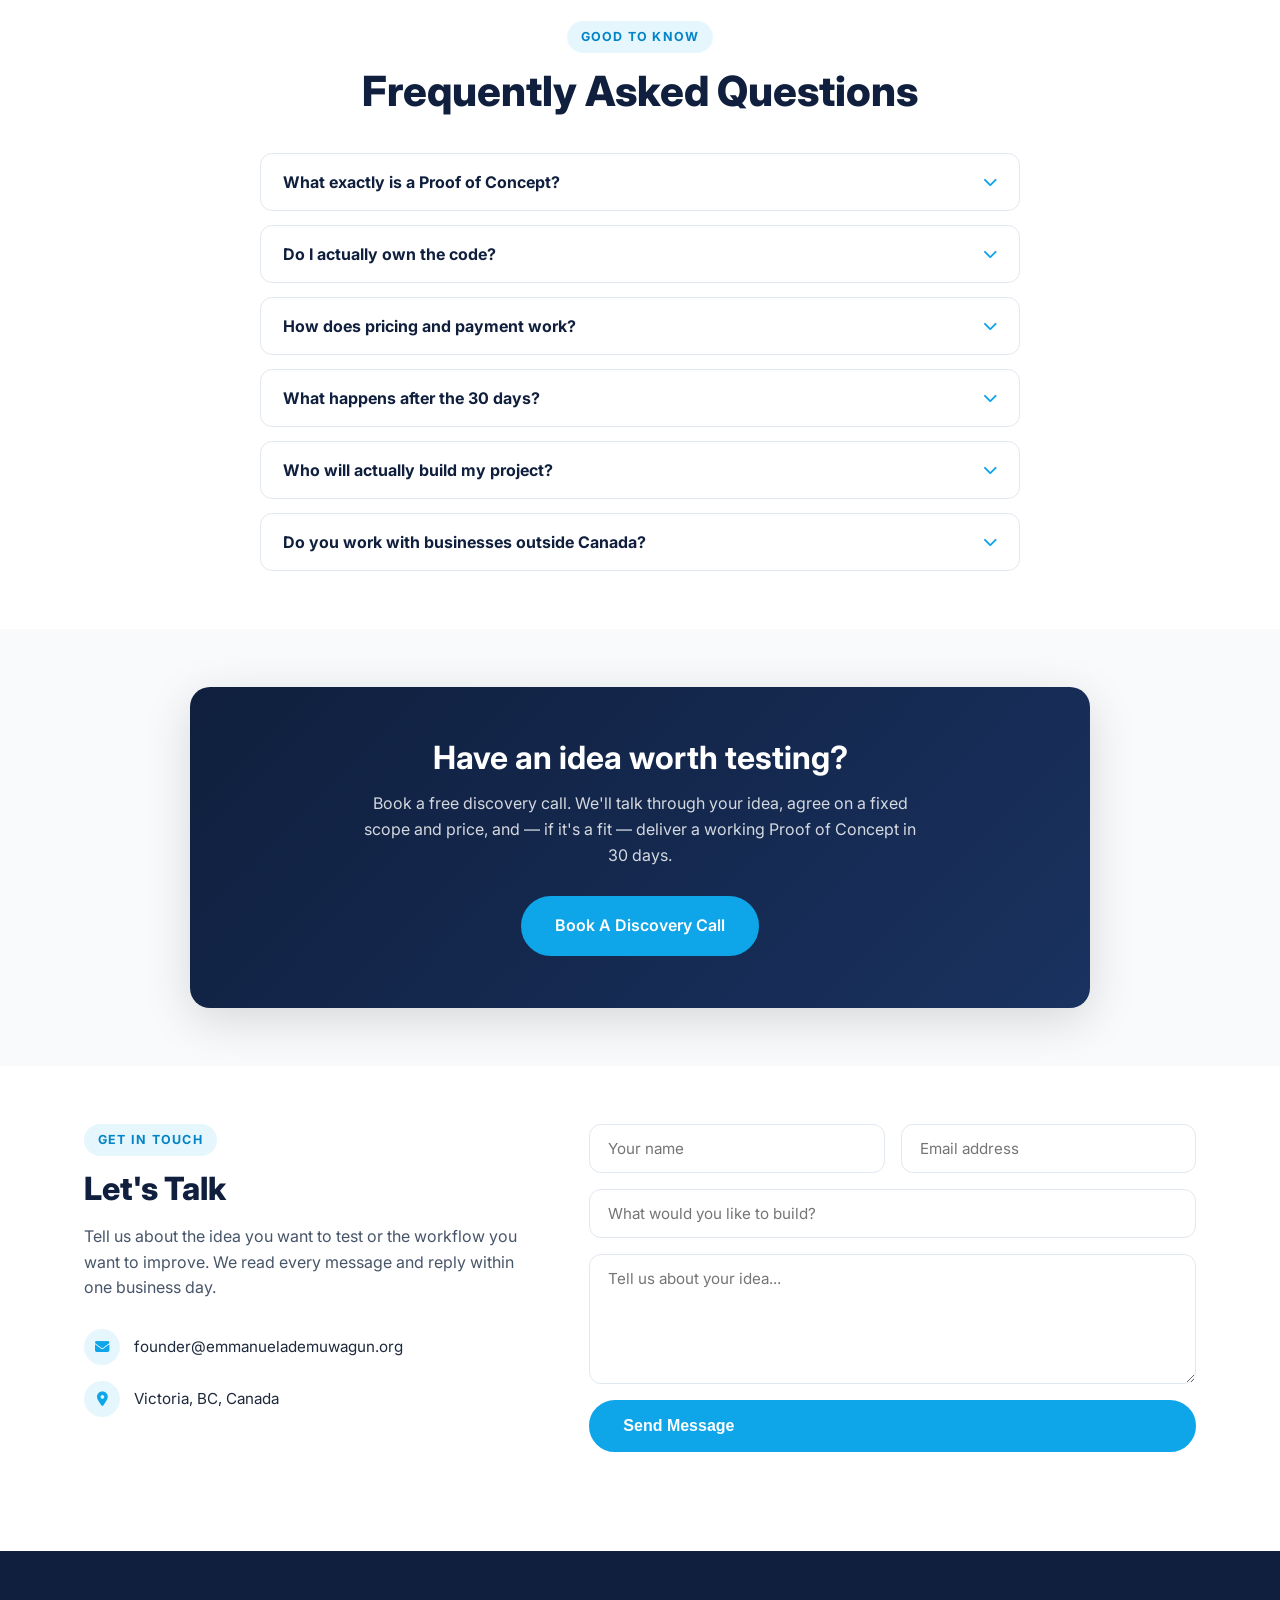
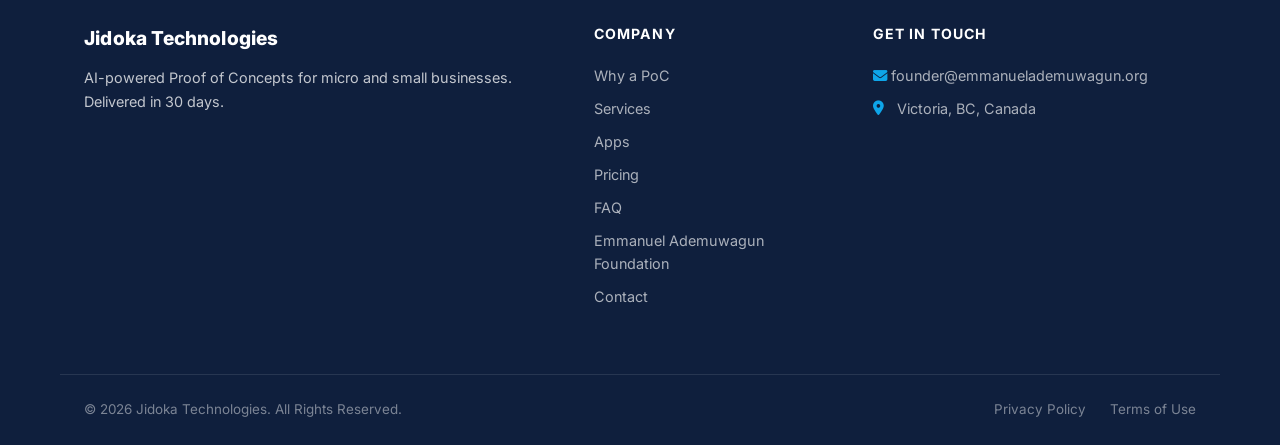
==== commit 9f677010: "Move the Foundation section to its own page at /foundation/ The home page drops the Foundation secti" ====
--- a/company/index.html
+++ b/company/index.html
@@ -7,7 +7,7 @@
   <title>Jidoka Technologies | AI-Powered Proof of Concepts</title>
   <meta name="description" content="Jidoka Technologies builds AI-powered software Proof of Concepts for micro and small businesses — validate your idea with real users in 30 days. Fixed price, you own the code, sprints from $2,000 CAD." />
 
-  <link rel="stylesheet" href="../style.css?v=20261107" />
+  <link rel="stylesheet" href="../style.css?v=20261117" />
   <link rel="icon" type="image/svg+xml" href="../images/ea-logo.svg" />
 
   <!-- Open Graph -->
@@ -303,7 +303,7 @@
         <a href="#process">Process</a>
         <a href="#pricing">Pricing</a>
         <a href="#faq">FAQ</a>
-        <a href="../#foundation" class="nav-foundation-tab">Foundation</a>
+        <a href="../foundation/" class="nav-foundation-tab">Foundation</a>
       </nav>
       <a href="#contact" class="btn btn-primary nav-cta">Book A Discovery Call</a>
       <button class="hamburger" id="hamburger" aria-label="Toggle menu">
@@ -320,7 +320,7 @@
     <a href="#process" class="mobile-link">Process</a>
     <a href="#pricing" class="mobile-link">Pricing</a>
     <a href="#faq" class="mobile-link">FAQ</a>
-    <a href="../#foundation" class="mobile-link mobile-link-foundation">Foundation</a>
+    <a href="../foundation/" class="mobile-link mobile-link-foundation">Foundation</a>
     <a href="#contact" class="btn btn-primary">Book A Discovery Call</a>
   </div>
 
@@ -706,7 +706,7 @@
         <a href="#apps">Apps</a>
         <a href="#pricing">Pricing</a>
         <a href="#faq">FAQ</a>
-        <a href="../#foundation">Emmanuel Ademuwagun Foundation</a>
+        <a href="../foundation/">Emmanuel Ademuwagun Foundation</a>
         <a href="#contact">Contact</a>
       </div>
       <div class="footer-col">
@@ -728,7 +728,7 @@
     </div>
   </footer>
 
-  <script src="../script.js?v=20261107"></script>
+  <script src="../script.js?v=20261117"></script>
   <!-- FAQ accordion -->
   <script>
     document.querySelectorAll('.faq-q').forEach(function (q) {
--- a/style.css
+++ b/style.css
@@ -450,6 +450,10 @@
 .foundation-section {
   position: relative;
 }
+.foundation-page .foundation-section {
+  padding-top: 140px;
+  min-height: 100vh;
+}
 .foundation-bg {
   position: absolute;
   inset: 0;
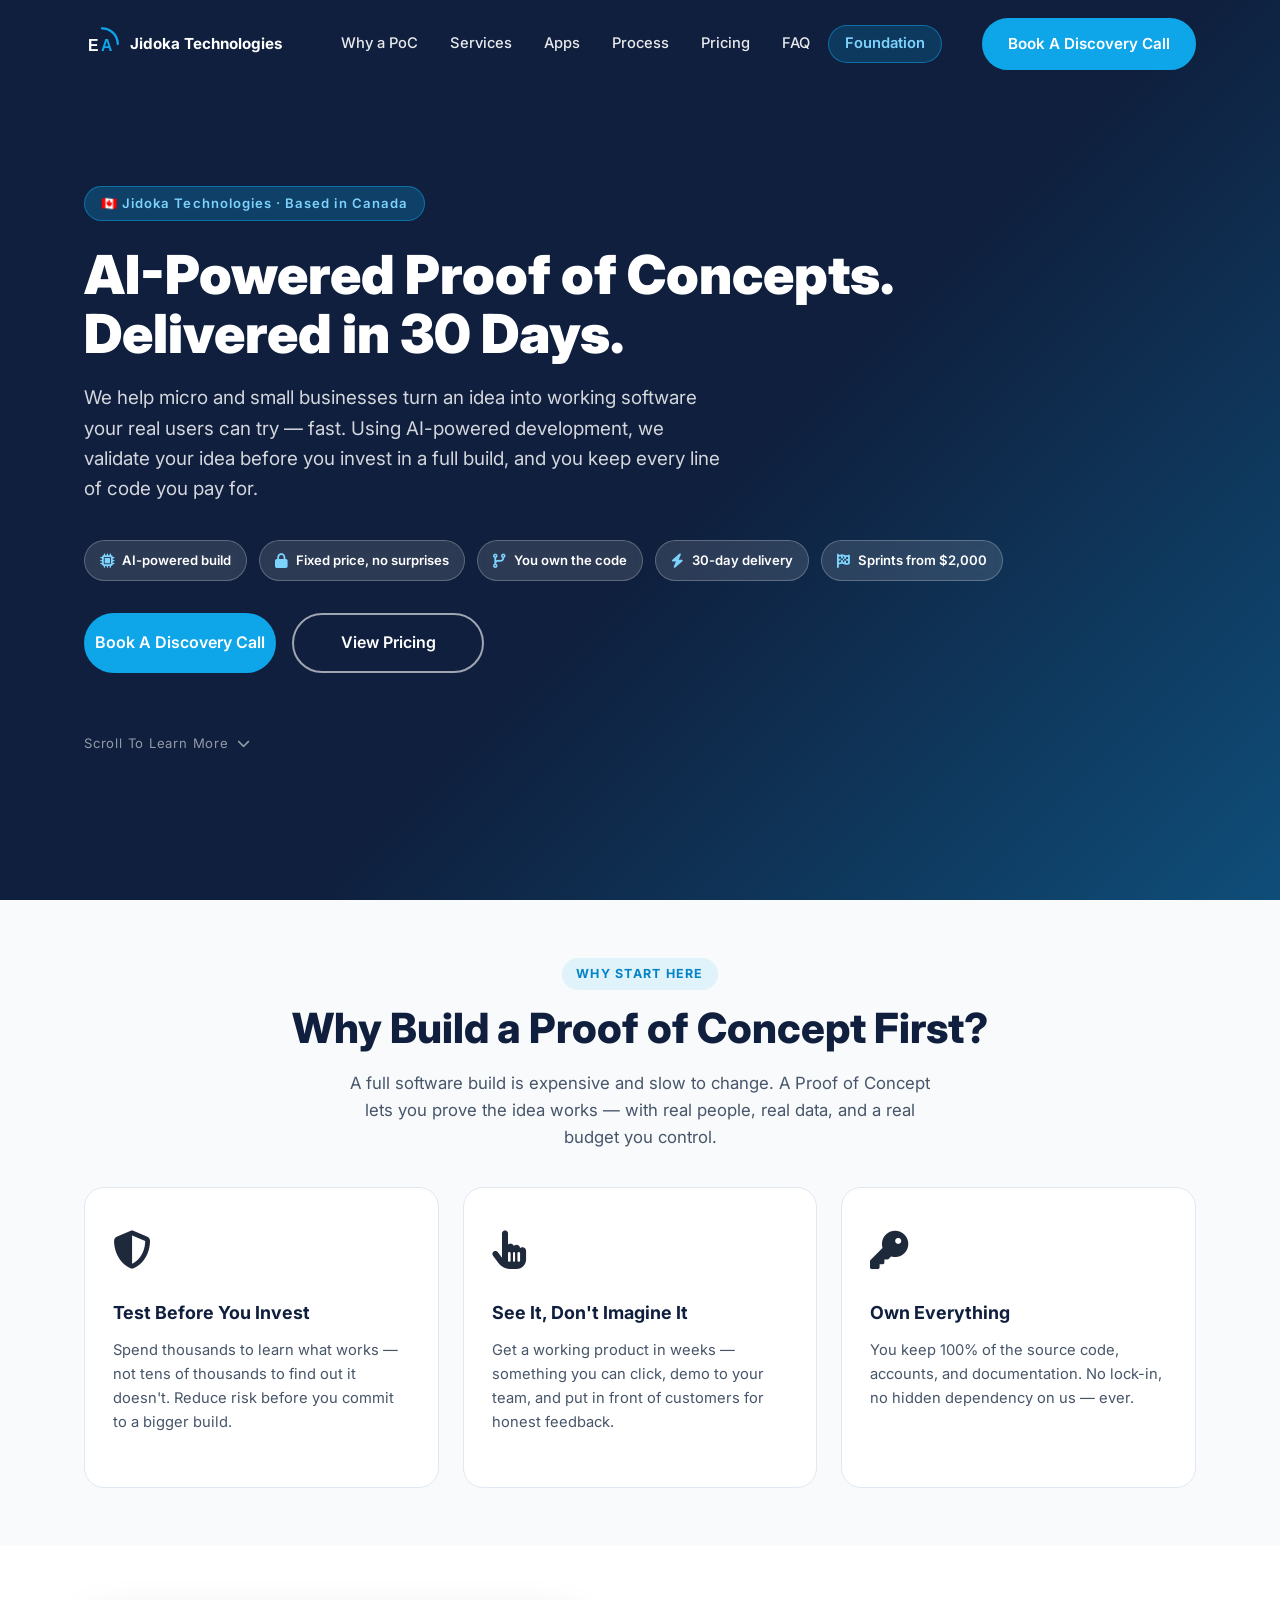
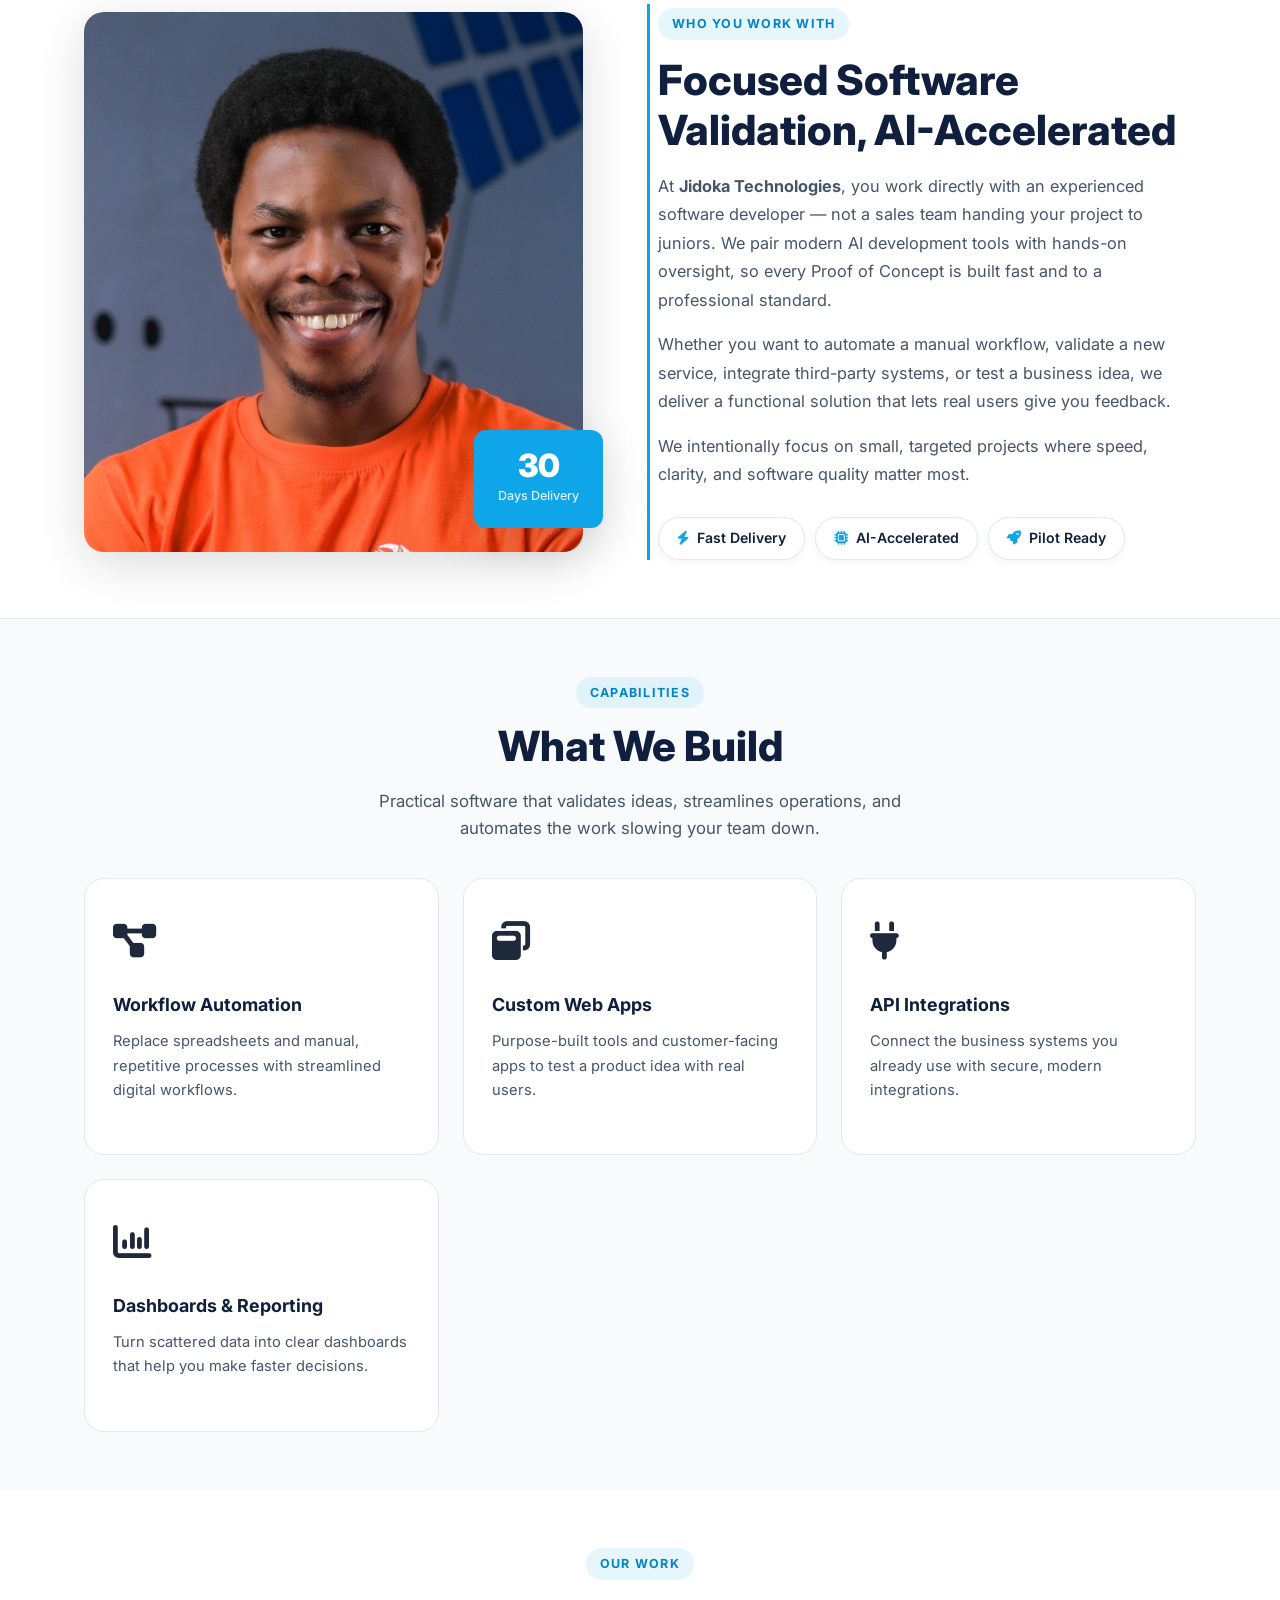
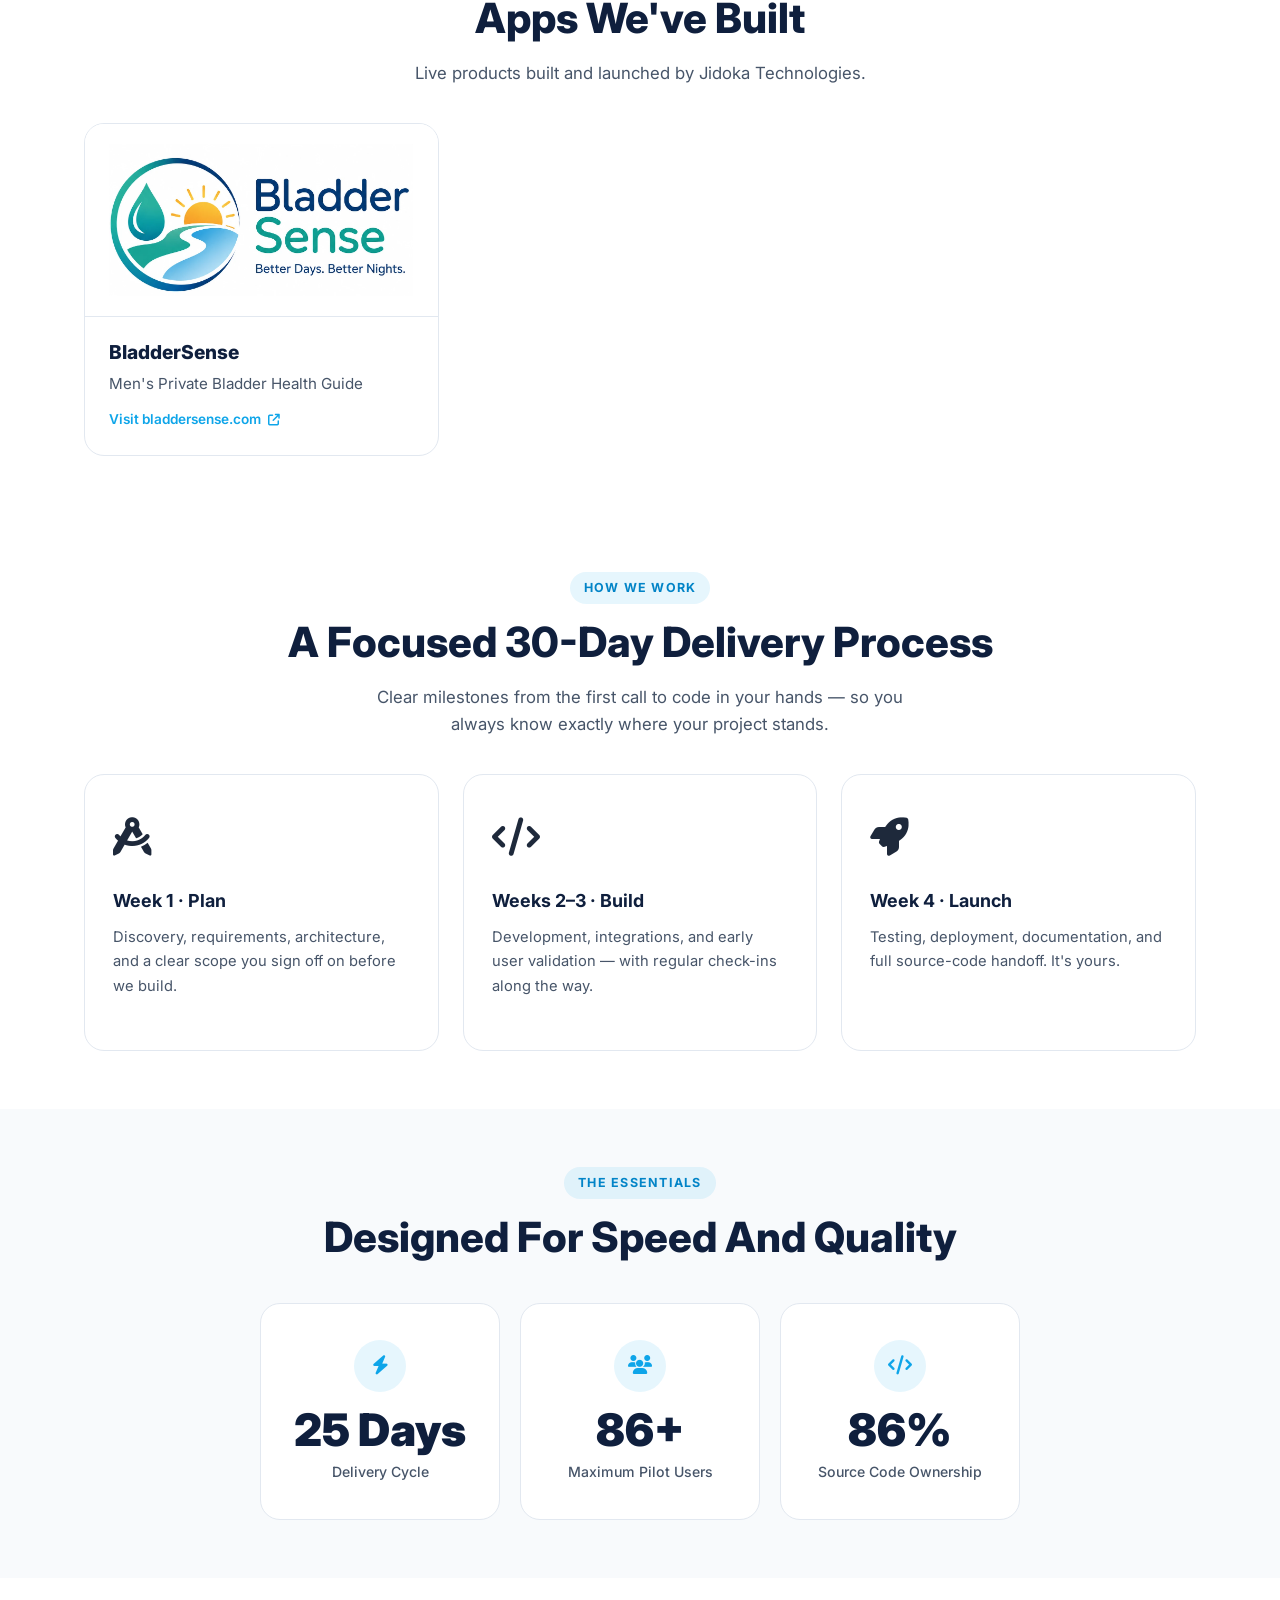
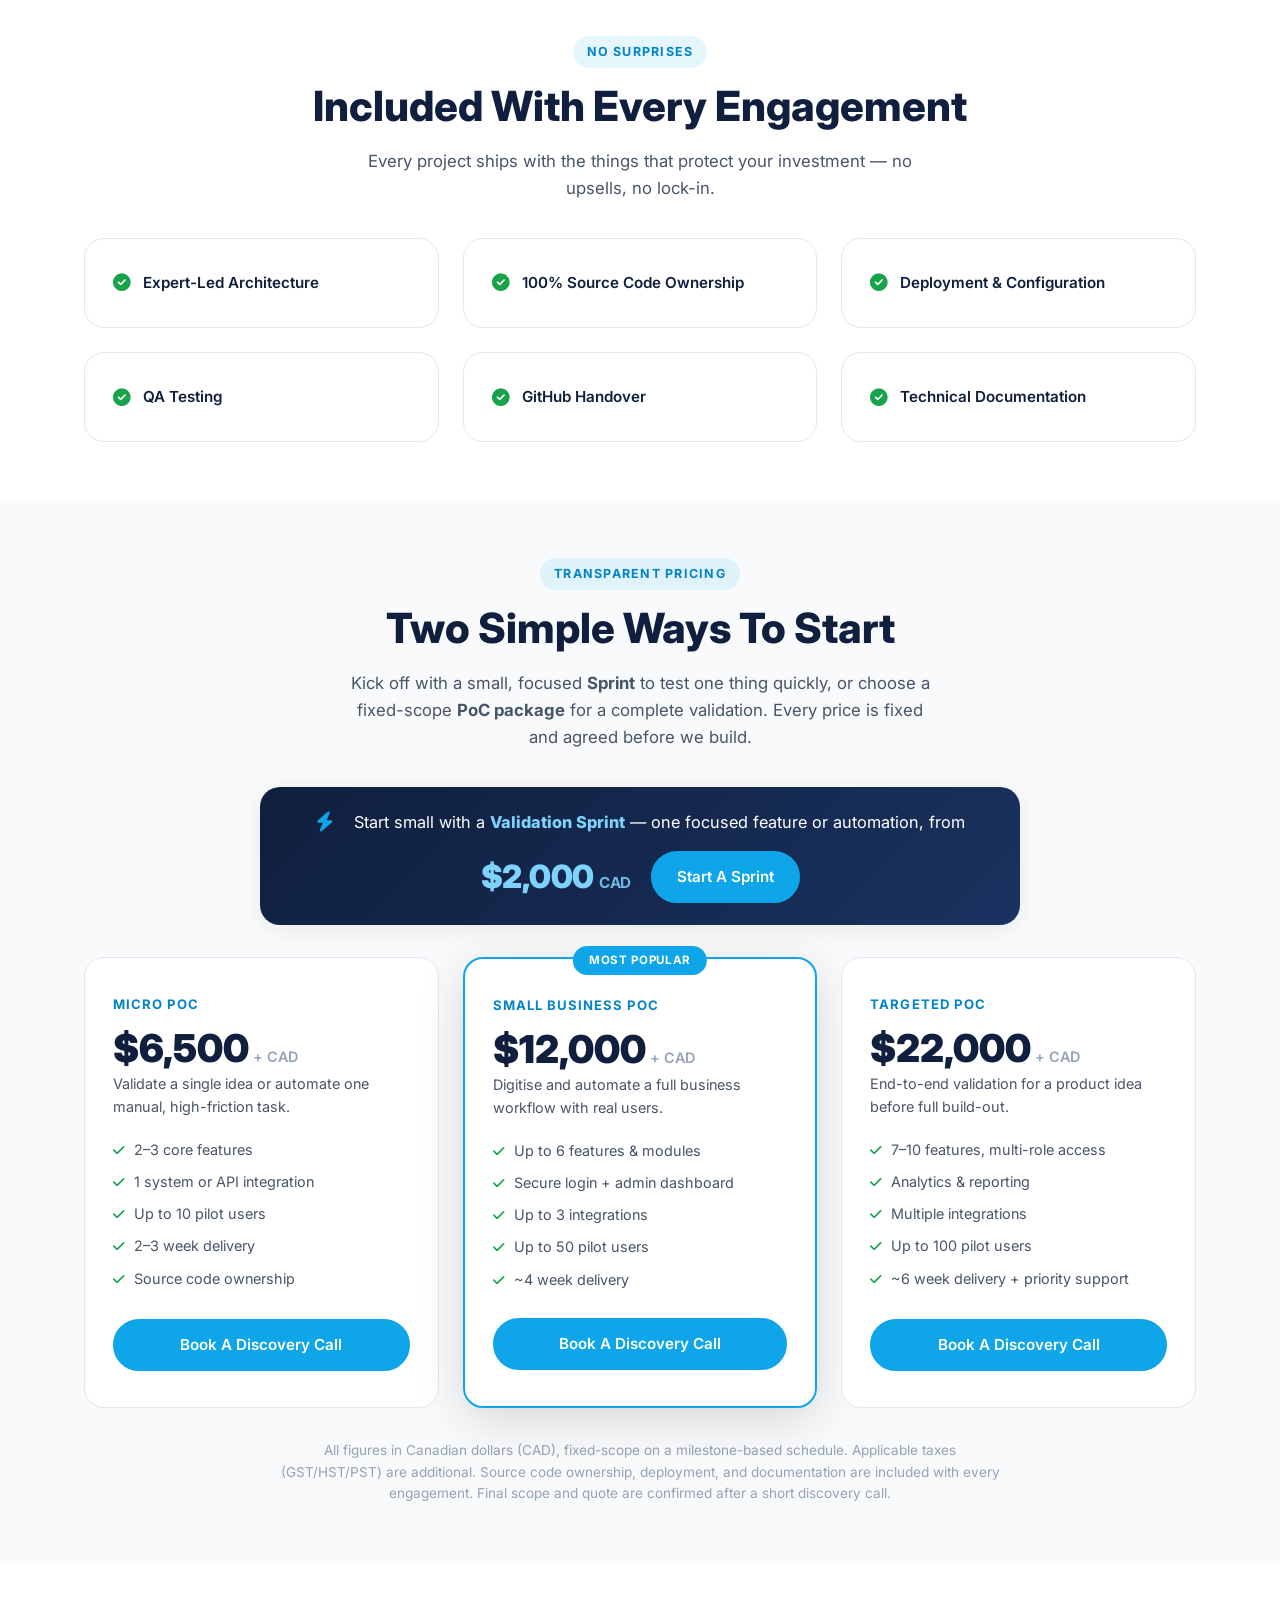
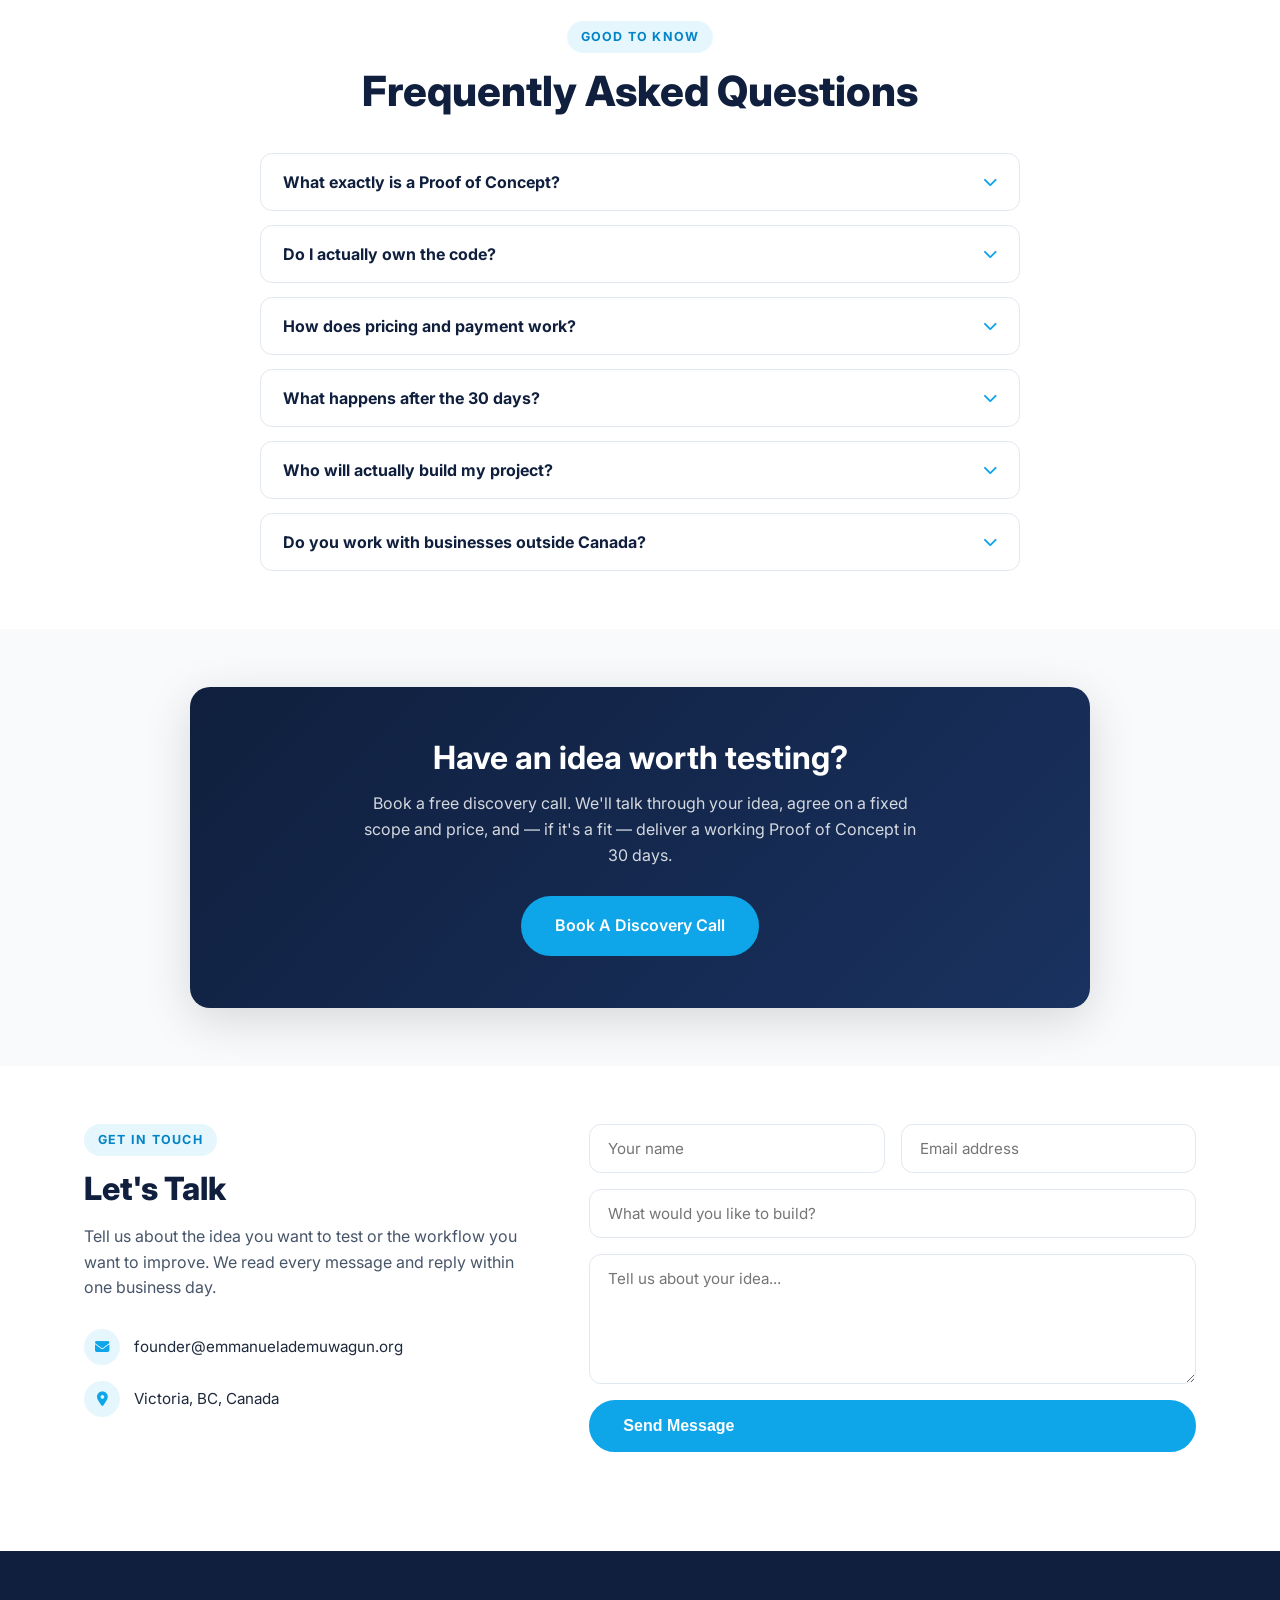
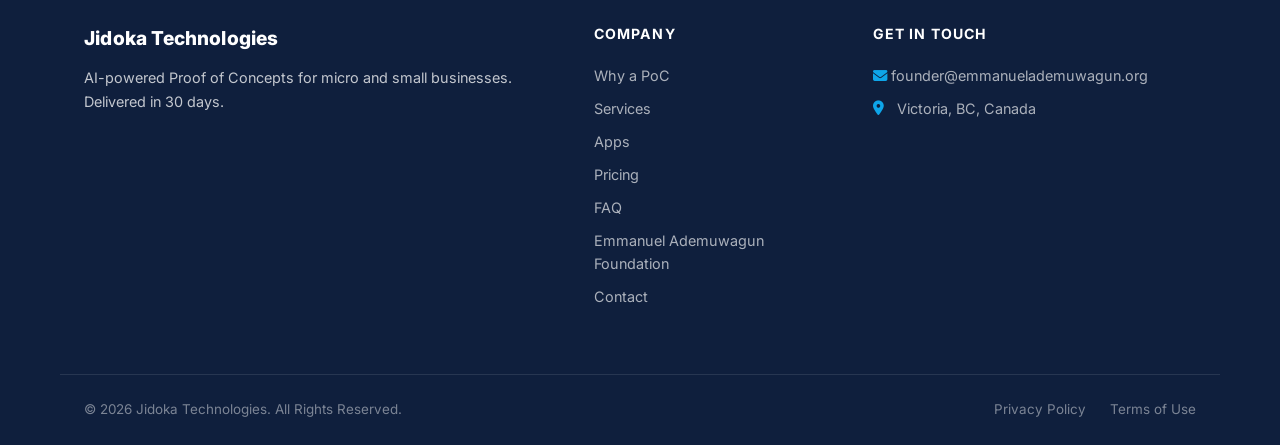
==== commit ce501948: "Give hero photos their own frame and tidy the main nav The hero slideshow was a full-bleed backgroun" ====
--- a/company/index.html
+++ b/company/index.html
@@ -7,7 +7,7 @@
   <title>Jidoka Technologies | AI-Powered Proof of Concepts</title>
   <meta name="description" content="Jidoka Technologies builds AI-powered software Proof of Concepts for micro and small businesses — validate your idea with real users in 30 days. Fixed price, you own the code, sprints from $2,000 CAD." />
 
-  <link rel="stylesheet" href="../style.css?v=20261117" />
+  <link rel="stylesheet" href="../style.css?v=20261118" />
   <link rel="icon" type="image/svg+xml" href="../images/ea-logo.svg" />
 
   <!-- Open Graph -->
@@ -728,7 +728,7 @@
     </div>
   </footer>
 
-  <script src="../script.js?v=20261117"></script>
+  <script src="../script.js?v=20261118"></script>
   <!-- FAQ accordion -->
   <script>
     document.querySelectorAll('.faq-q').forEach(function (q) {
--- a/style.css
+++ b/style.css
@@ -299,6 +299,29 @@
   position: absolute;
   inset: 0;
   z-index: 0;
+  background: var(--navy);
+}
+.hero-overlay {
+  position: absolute;
+  inset: 0;
+  background: linear-gradient(135deg, rgba(15,31,61,1) 0%, rgba(15,31,61,0.92) 55%, rgba(14,165,233,0.35) 100%);
+}
+/* Text on the left, photo slideshow in its own frame on the right,
+   so the text never sits on top of anyone's face. */
+.hero-split {
+  display: grid;
+  grid-template-columns: 1.1fr 0.9fr;
+  gap: 56px;
+  align-items: center;
+}
+.hero-media {
+  position: relative;
+  aspect-ratio: 4 / 3;
+  border-radius: var(--radius-lg);
+  overflow: hidden;
+  border: 1px solid rgba(255,255,255,0.15);
+  box-shadow: 0 24px 60px rgba(0,0,0,0.45);
+  background: rgba(255,255,255,0.05);
 }
 .hero-img { height: 100%; object-fit: cover; object-position: center center; }
 .hero-slide {
@@ -309,18 +332,9 @@
   transition: opacity 1.2s ease-in-out;
 }
 .hero-slide.active { opacity: 1; }
-/* Show faces (top of image) on mobile */
-@media (max-width: 768px) {
-  .hero-slide { object-position: center top; }
-  .slide-bill-gates { object-position: 78% 28%; }
-  .slide-daikin { object-position: 82% 18%; }
-  .slide-diana { object-position: 5% 5%; }
-}
-.hero-overlay {
-  position: absolute;
-  inset: 0;
-  background: linear-gradient(135deg, rgba(15,31,61,0.88) 0%, rgba(15,31,61,0.65) 60%, rgba(14,165,233,0.25) 100%);
-}
+.slide-bill-gates { object-position: 100% 30%; }
+.slide-daikin { object-position: 70% 30%; }
+.slide-diana { object-position: 0% 30%; }
 .hero-content {
   position: relative;
   z-index: 1;
@@ -341,7 +355,7 @@
   margin-bottom: 24px;
 }
 .hero-title {
-  font-size: clamp(2.6rem, 6vw, 4.2rem);
+  font-size: clamp(2.2rem, 4.2vw, 3.4rem);
   font-weight: 900;
   color: var(--white);
   line-height: 1.1;
@@ -1220,12 +1234,18 @@
   .programs-grid { grid-template-columns: repeat(2, 1fr); }
 }
 
+@media (max-width: 900px) {
+  .hero-split { grid-template-columns: 1fr; gap: 32px; }
+  .hero-media { order: -1; }
+}
+
 @media (max-width: 768px) {
   .section { padding: 64px 0; }
   .nav-links, .nav-cta { display: none; }
   .hamburger { display: flex; }
 
-  .hero-actions { flex-direction: column; align-items: flex-start; }
+  .hero-actions { flex-direction: column; align-items: flex-start; margin-bottom: 0; }
+  .hero-scroll { display: none; }
 
   .about-grid { grid-template-columns: 1fr; gap: 40px; }
   .about-photo { height: 320px; }
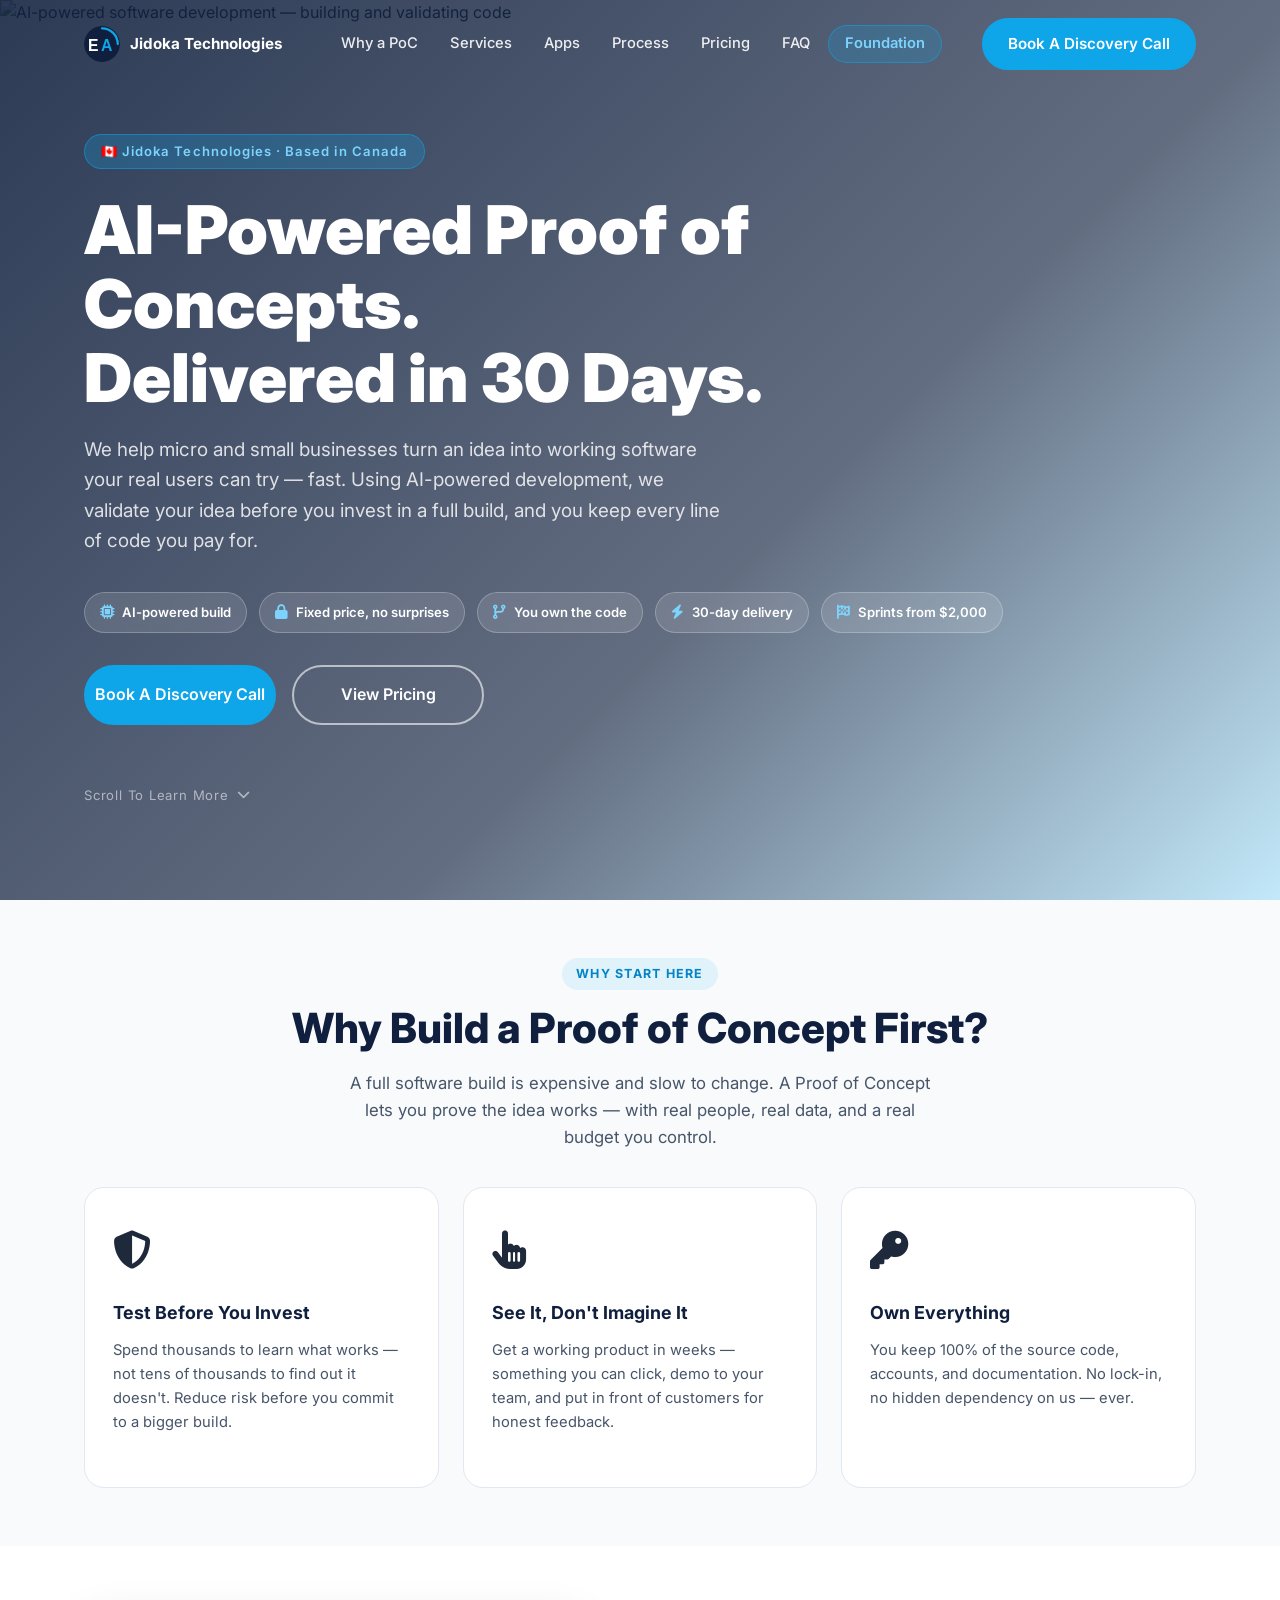
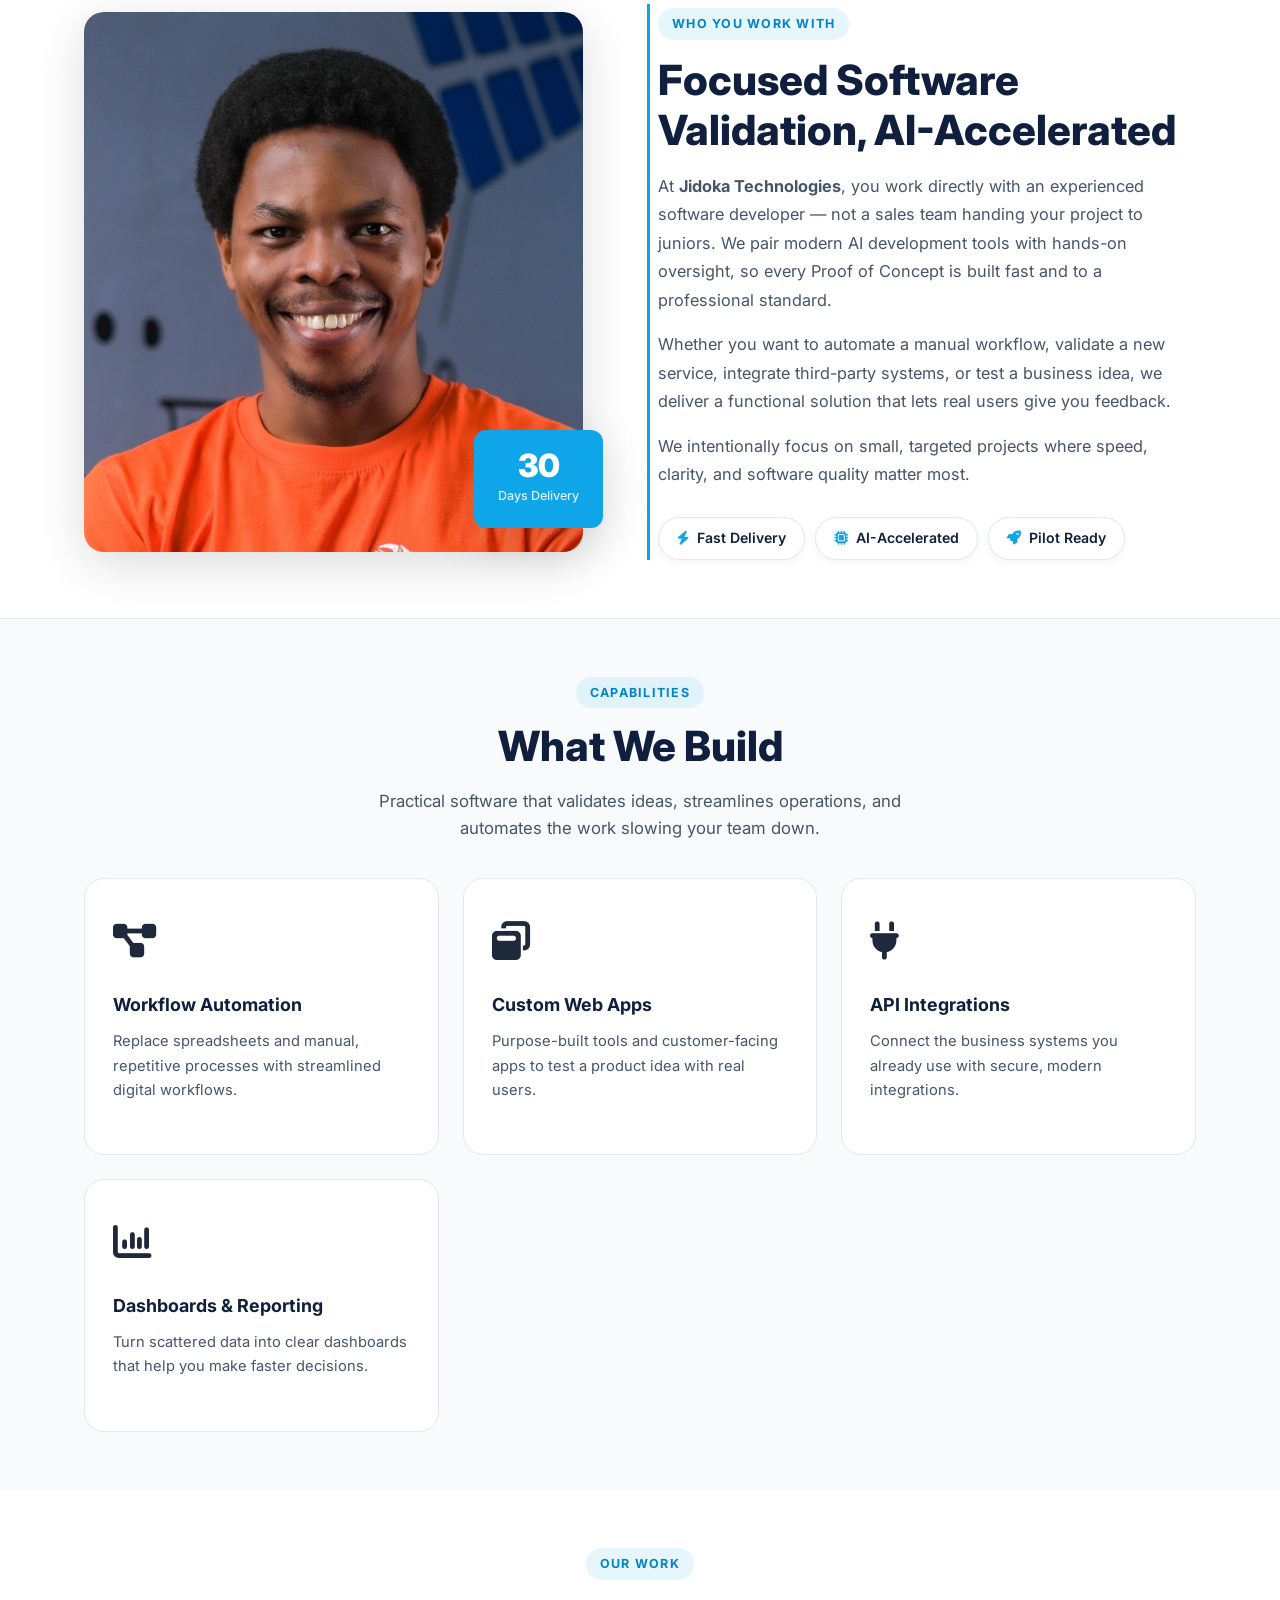
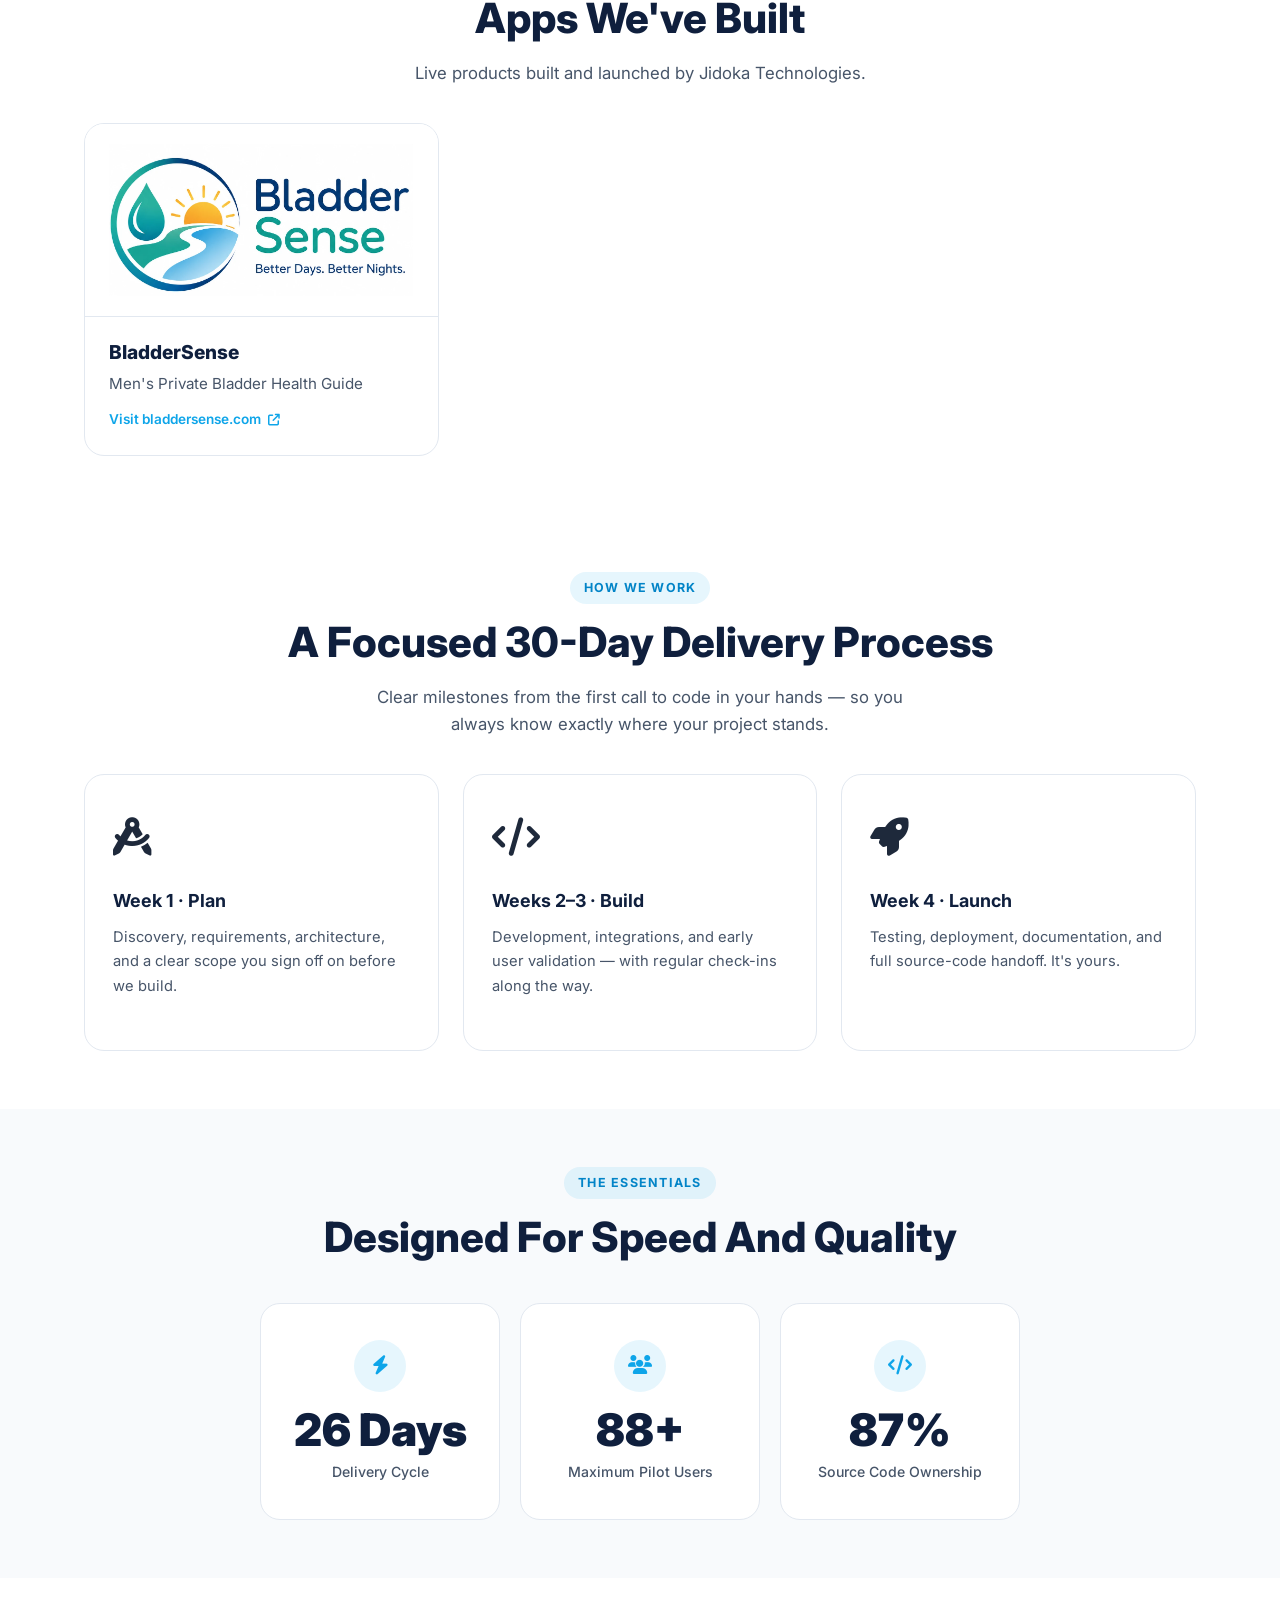
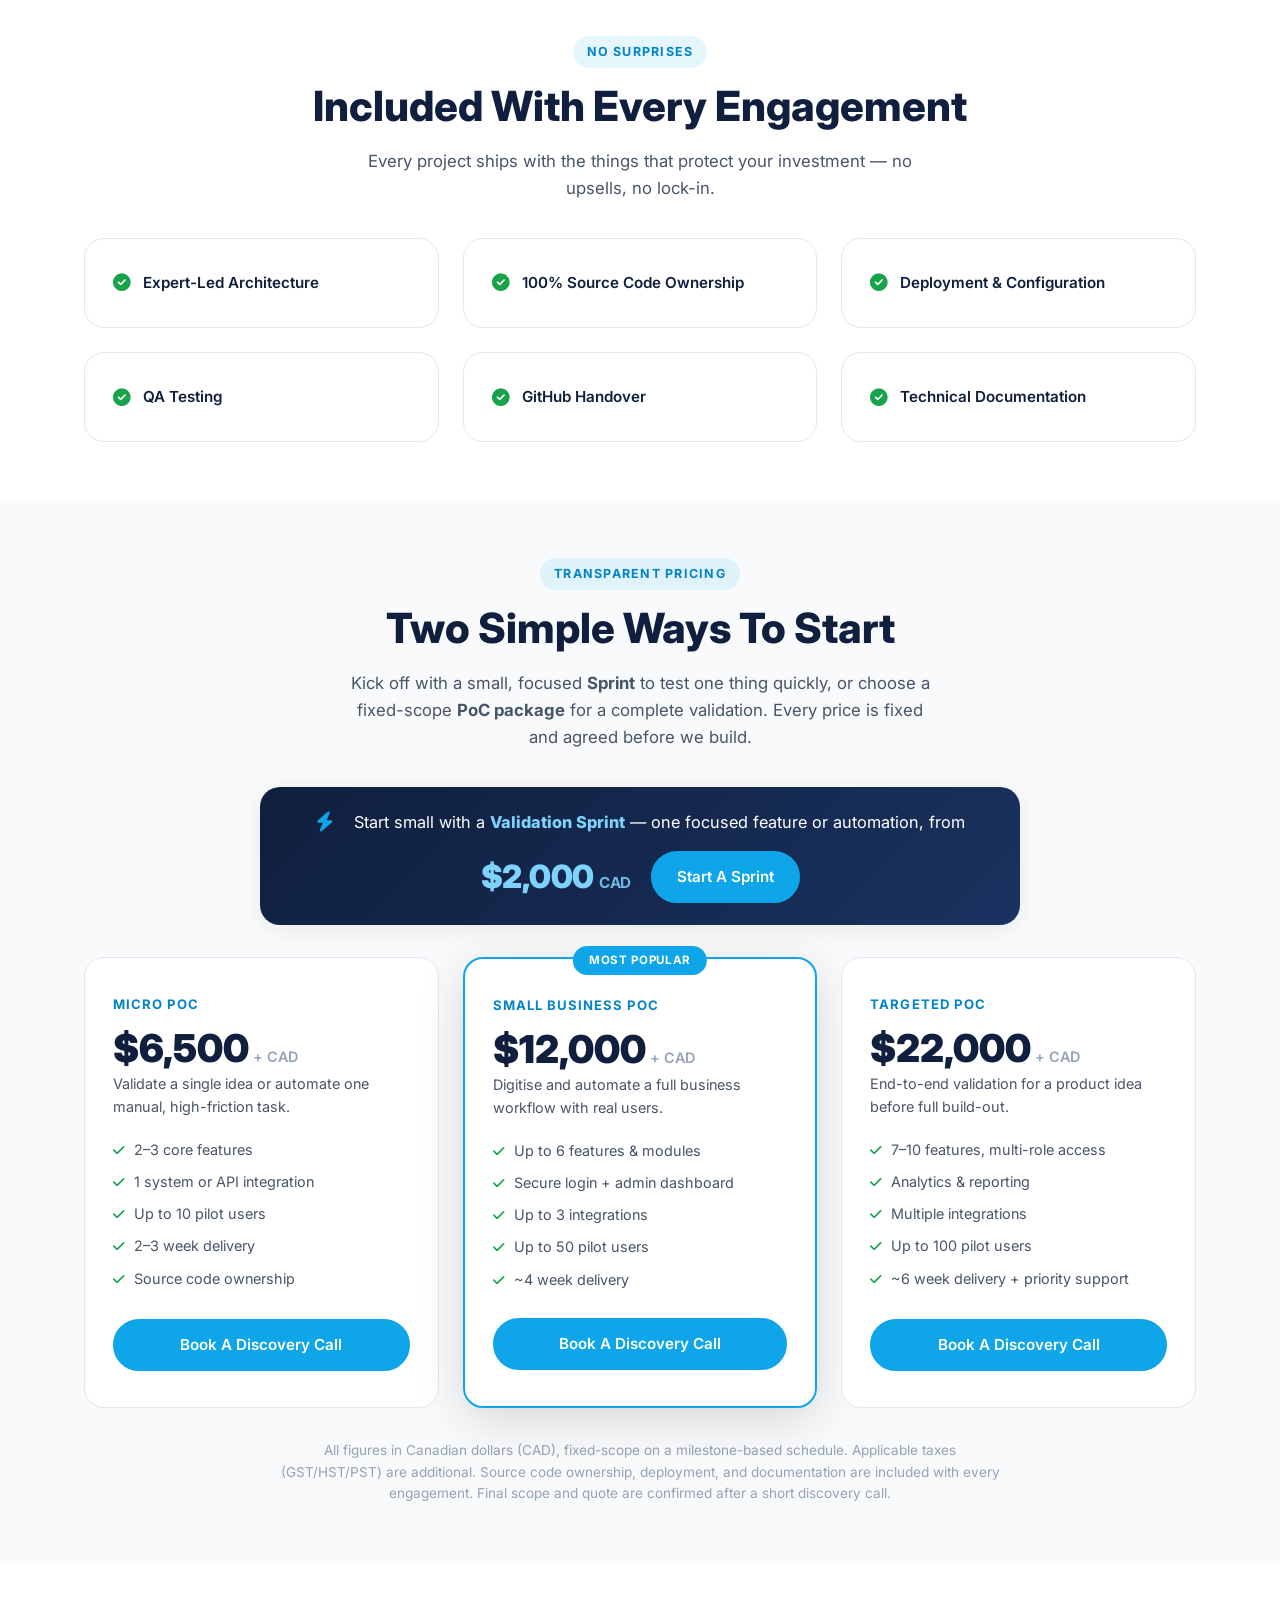
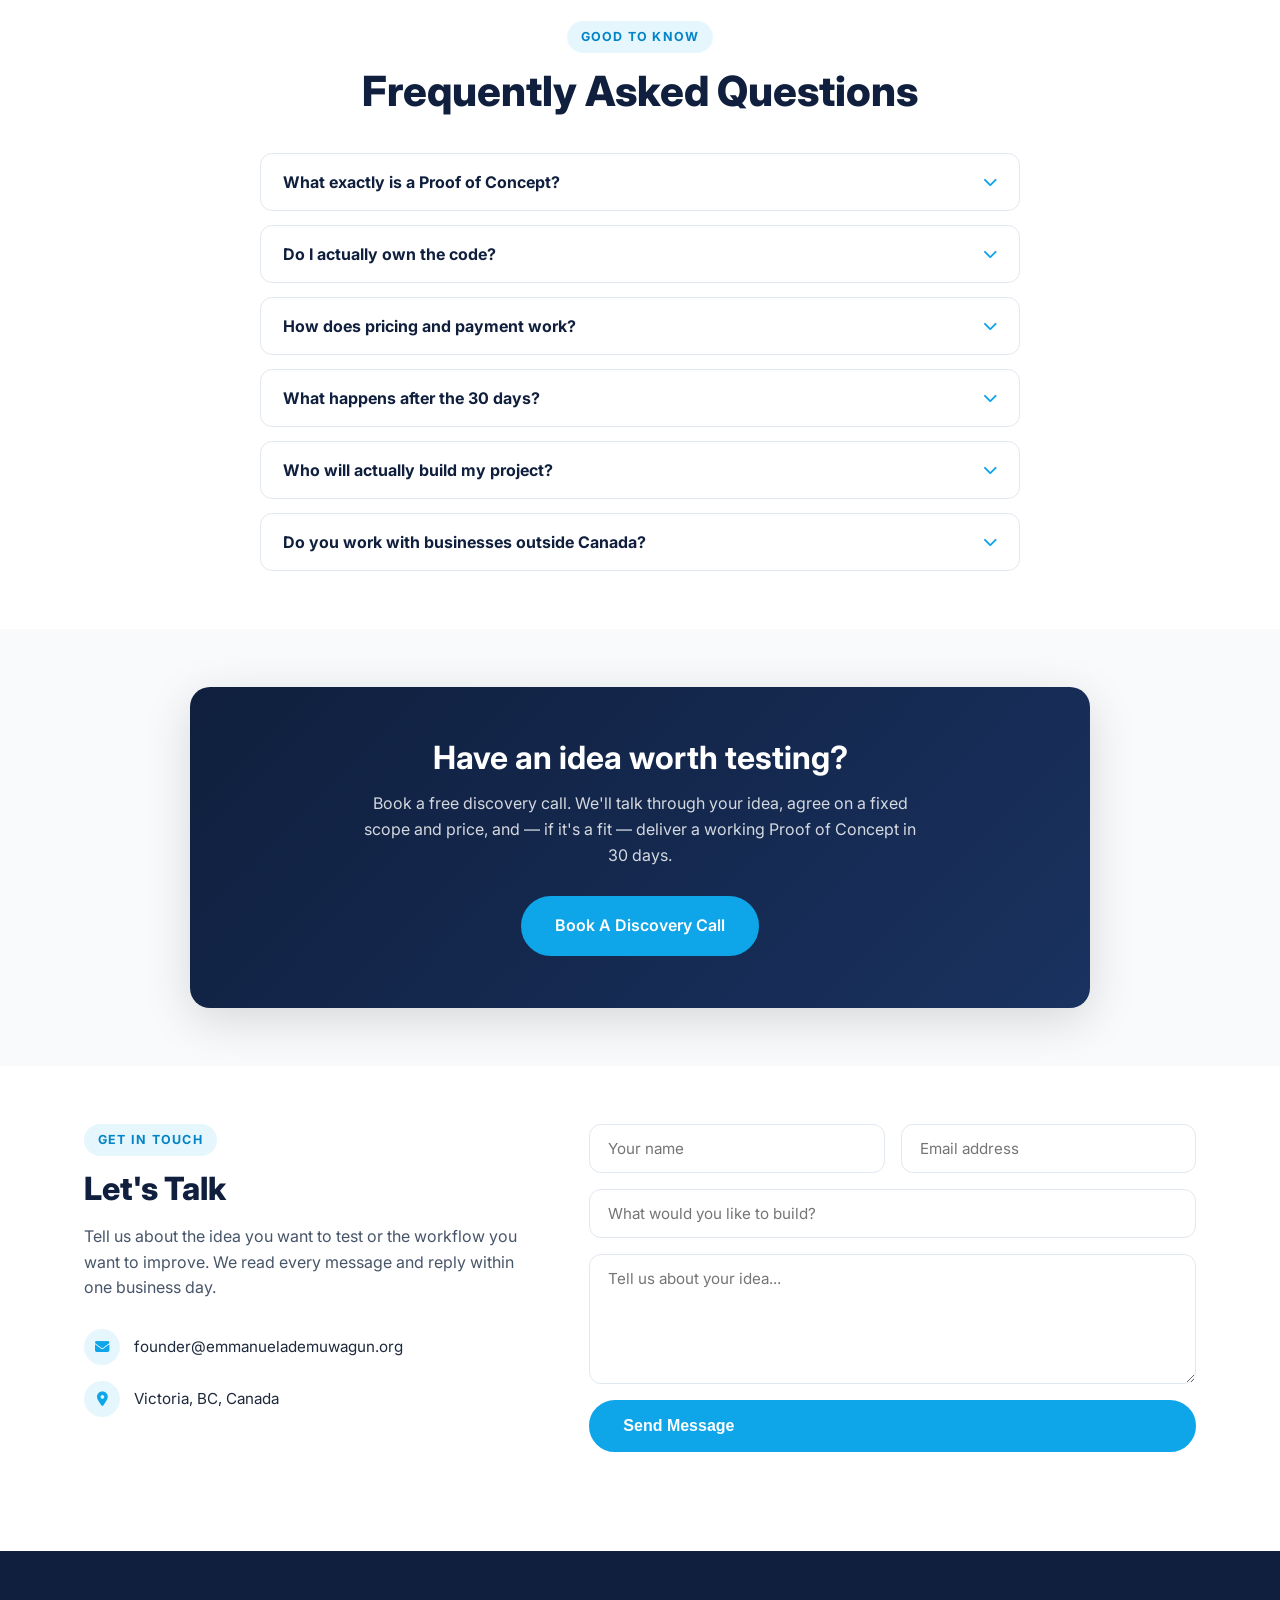
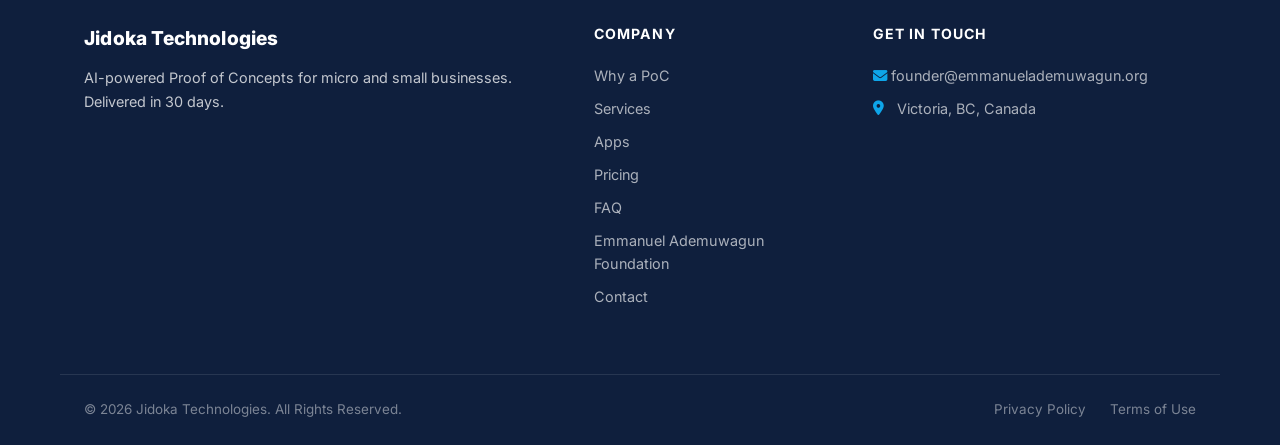
==== commit 50b3fa6e: "Revert hero frame and nav changes Back to the full-screen hero photos and the previous nav (with Hom" ====
--- a/company/index.html
+++ b/company/index.html
@@ -7,7 +7,7 @@
   <title>Jidoka Technologies | AI-Powered Proof of Concepts</title>
   <meta name="description" content="Jidoka Technologies builds AI-powered software Proof of Concepts for micro and small businesses — validate your idea with real users in 30 days. Fixed price, you own the code, sprints from $2,000 CAD." />
 
-  <link rel="stylesheet" href="../style.css?v=20261118" />
+  <link rel="stylesheet" href="../style.css?v=20261117" />
   <link rel="icon" type="image/svg+xml" href="../images/ea-logo.svg" />
 
   <!-- Open Graph -->
@@ -728,7 +728,7 @@
     </div>
   </footer>
 
-  <script src="../script.js?v=20261118"></script>
+  <script src="../script.js?v=20261117"></script>
   <!-- FAQ accordion -->
   <script>
     document.querySelectorAll('.faq-q').forEach(function (q) {
--- a/style.css
+++ b/style.css
@@ -299,29 +299,6 @@
   position: absolute;
   inset: 0;
   z-index: 0;
-  background: var(--navy);
-}
-.hero-overlay {
-  position: absolute;
-  inset: 0;
-  background: linear-gradient(135deg, rgba(15,31,61,1) 0%, rgba(15,31,61,0.92) 55%, rgba(14,165,233,0.35) 100%);
-}
-/* Text on the left, photo slideshow in its own frame on the right,
-   so the text never sits on top of anyone's face. */
-.hero-split {
-  display: grid;
-  grid-template-columns: 1.1fr 0.9fr;
-  gap: 56px;
-  align-items: center;
-}
-.hero-media {
-  position: relative;
-  aspect-ratio: 4 / 3;
-  border-radius: var(--radius-lg);
-  overflow: hidden;
-  border: 1px solid rgba(255,255,255,0.15);
-  box-shadow: 0 24px 60px rgba(0,0,0,0.45);
-  background: rgba(255,255,255,0.05);
 }
 .hero-img { height: 100%; object-fit: cover; object-position: center center; }
 .hero-slide {
@@ -332,9 +309,18 @@
   transition: opacity 1.2s ease-in-out;
 }
 .hero-slide.active { opacity: 1; }
-.slide-bill-gates { object-position: 100% 30%; }
-.slide-daikin { object-position: 70% 30%; }
-.slide-diana { object-position: 0% 30%; }
+/* Show faces (top of image) on mobile */
+@media (max-width: 768px) {
+  .hero-slide { object-position: center top; }
+  .slide-bill-gates { object-position: 78% 28%; }
+  .slide-daikin { object-position: 82% 18%; }
+  .slide-diana { object-position: 5% 5%; }
+}
+.hero-overlay {
+  position: absolute;
+  inset: 0;
+  background: linear-gradient(135deg, rgba(15,31,61,0.88) 0%, rgba(15,31,61,0.65) 60%, rgba(14,165,233,0.25) 100%);
+}
 .hero-content {
   position: relative;
   z-index: 1;
@@ -355,7 +341,7 @@
   margin-bottom: 24px;
 }
 .hero-title {
-  font-size: clamp(2.2rem, 4.2vw, 3.4rem);
+  font-size: clamp(2.6rem, 6vw, 4.2rem);
   font-weight: 900;
   color: var(--white);
   line-height: 1.1;
@@ -1234,18 +1220,12 @@
   .programs-grid { grid-template-columns: repeat(2, 1fr); }
 }
 
-@media (max-width: 900px) {
-  .hero-split { grid-template-columns: 1fr; gap: 32px; }
-  .hero-media { order: -1; }
-}
-
 @media (max-width: 768px) {
   .section { padding: 64px 0; }
   .nav-links, .nav-cta { display: none; }
   .hamburger { display: flex; }
 
-  .hero-actions { flex-direction: column; align-items: flex-start; margin-bottom: 0; }
-  .hero-scroll { display: none; }
+  .hero-actions { flex-direction: column; align-items: flex-start; }
 
   .about-grid { grid-template-columns: 1fr; gap: 40px; }
   .about-photo { height: 320px; }
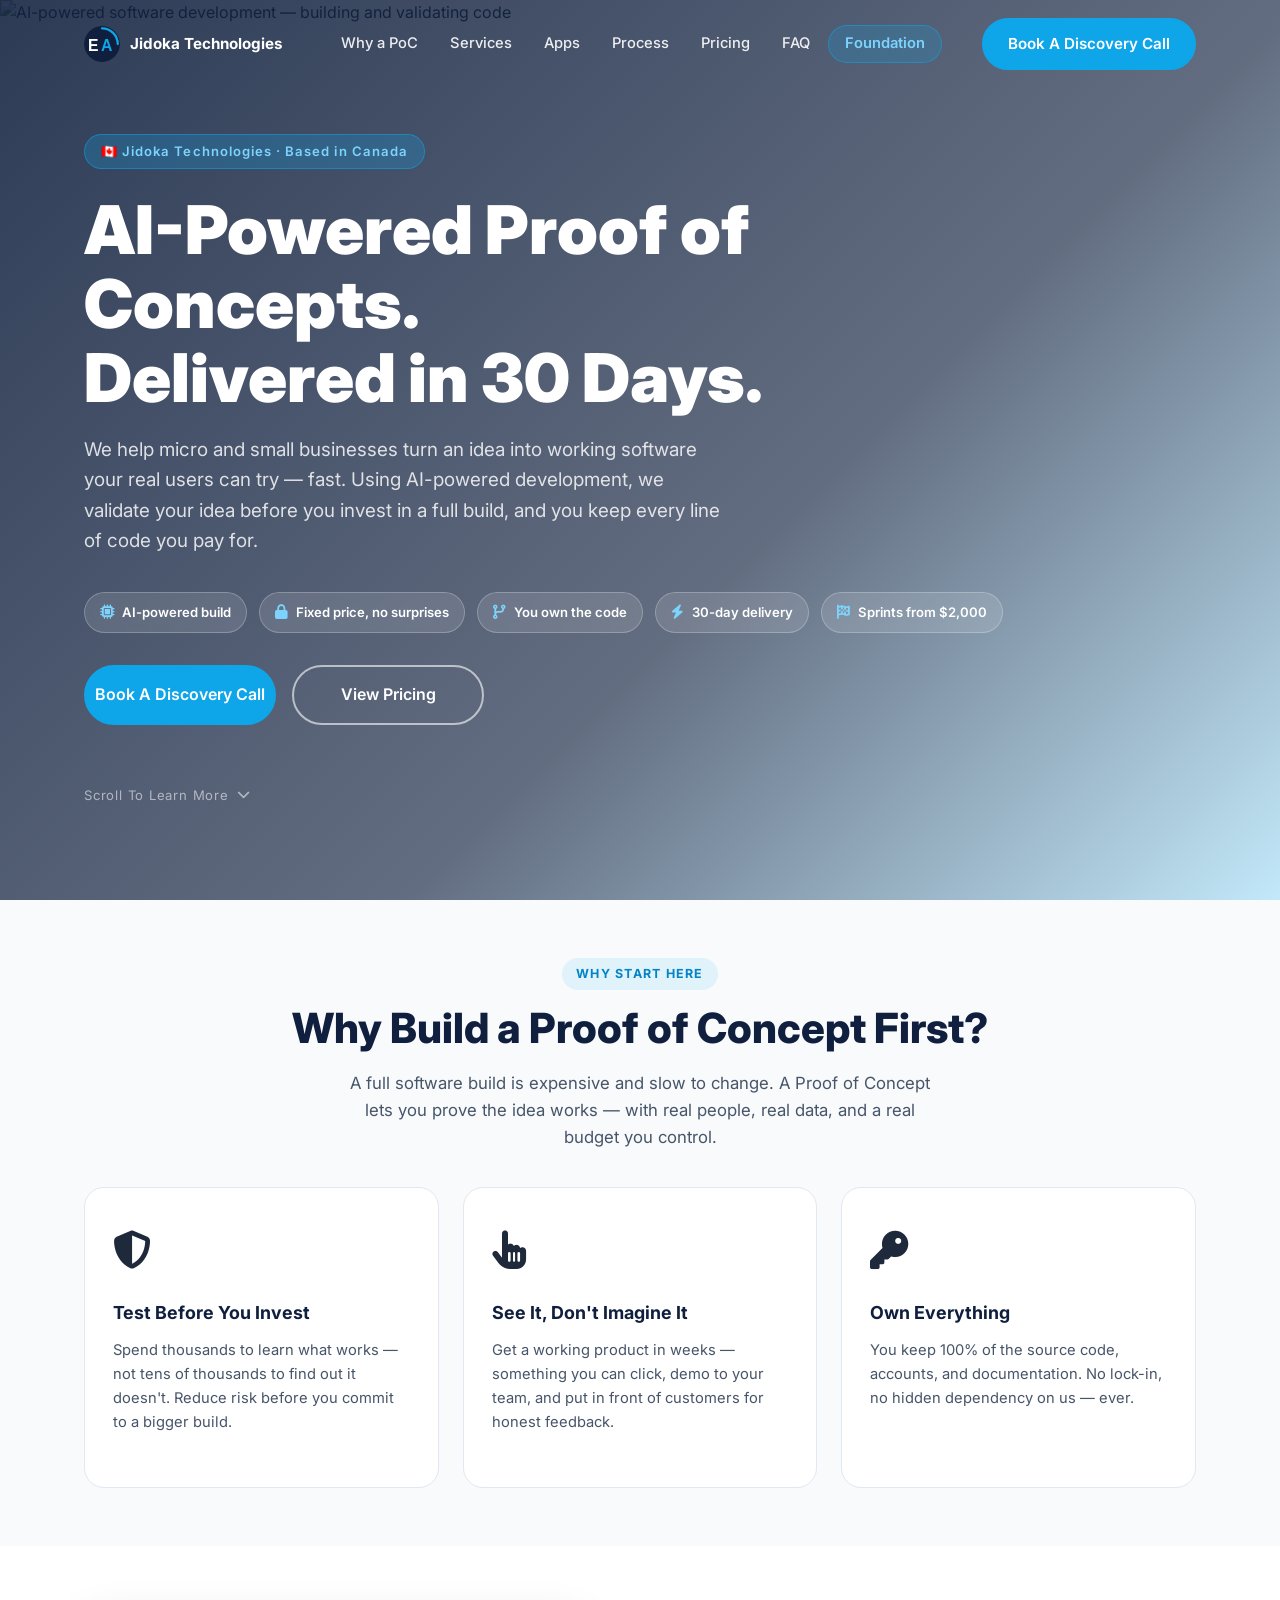
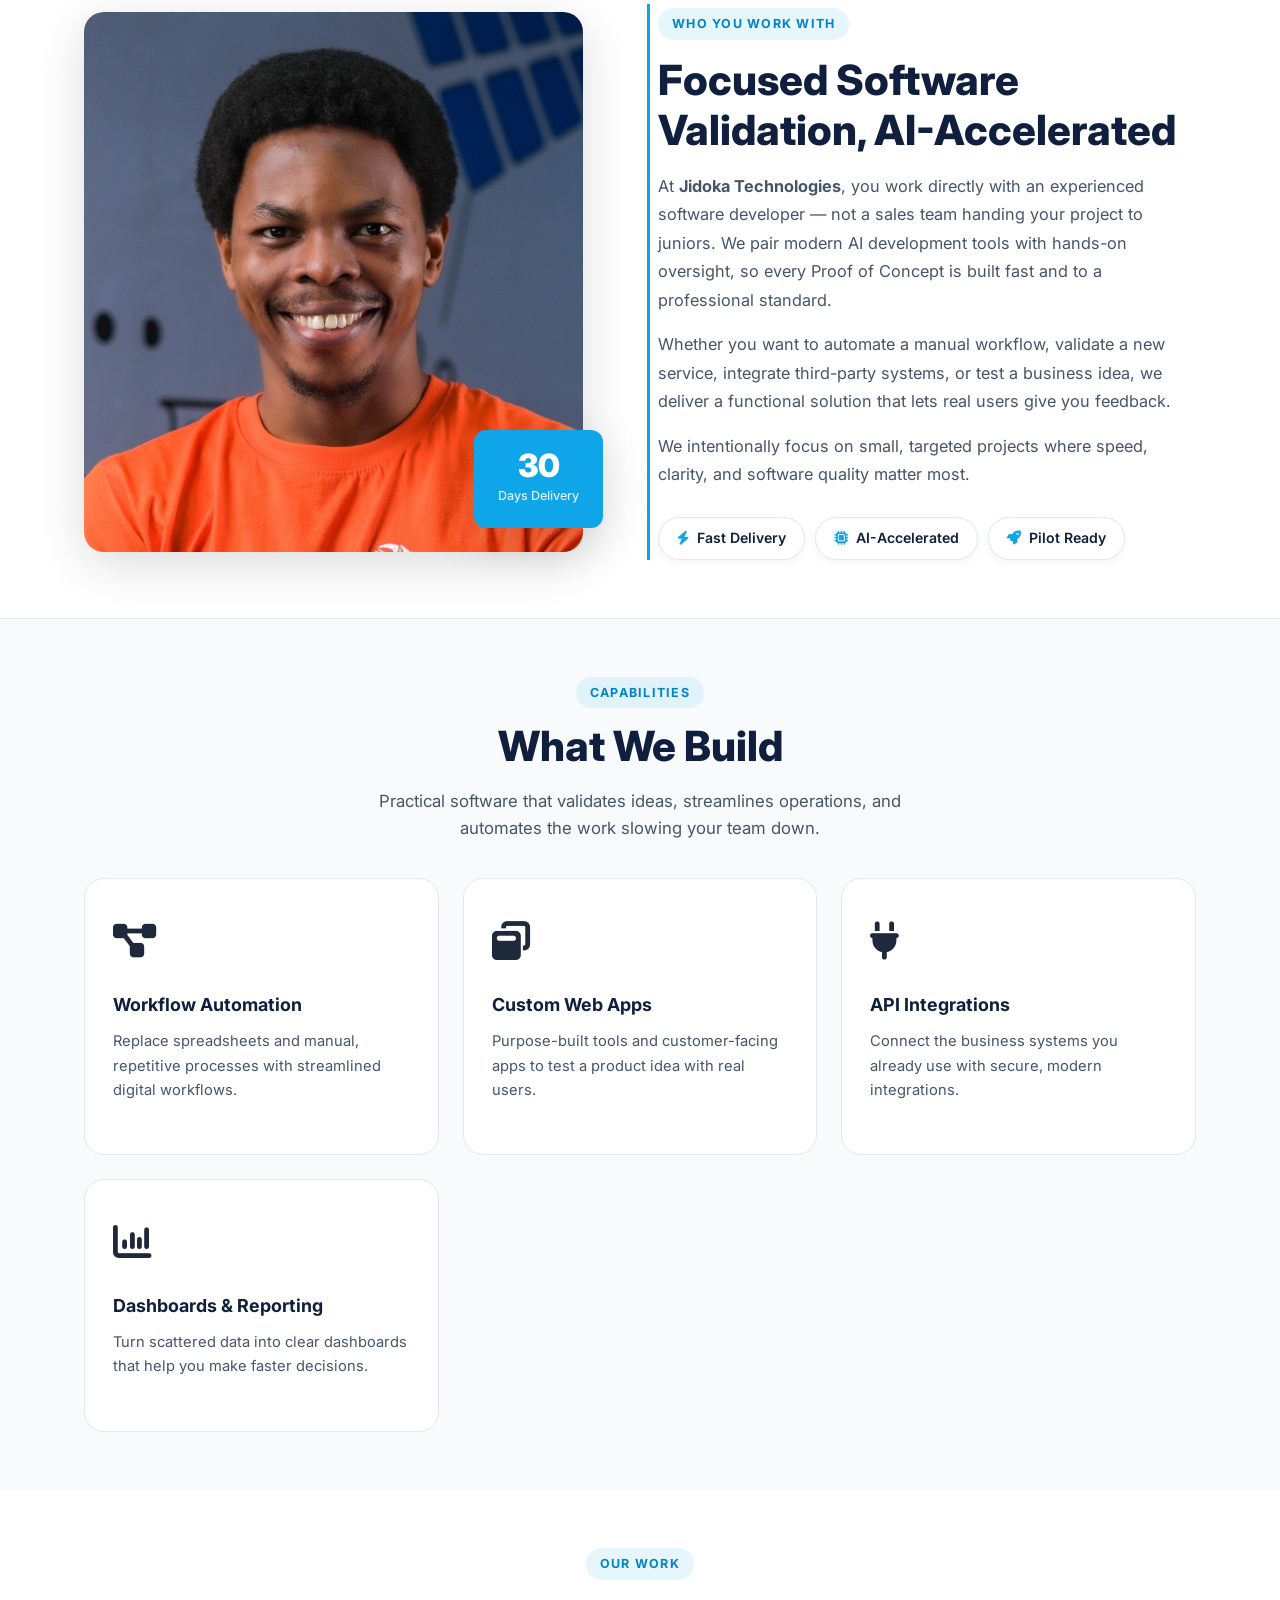
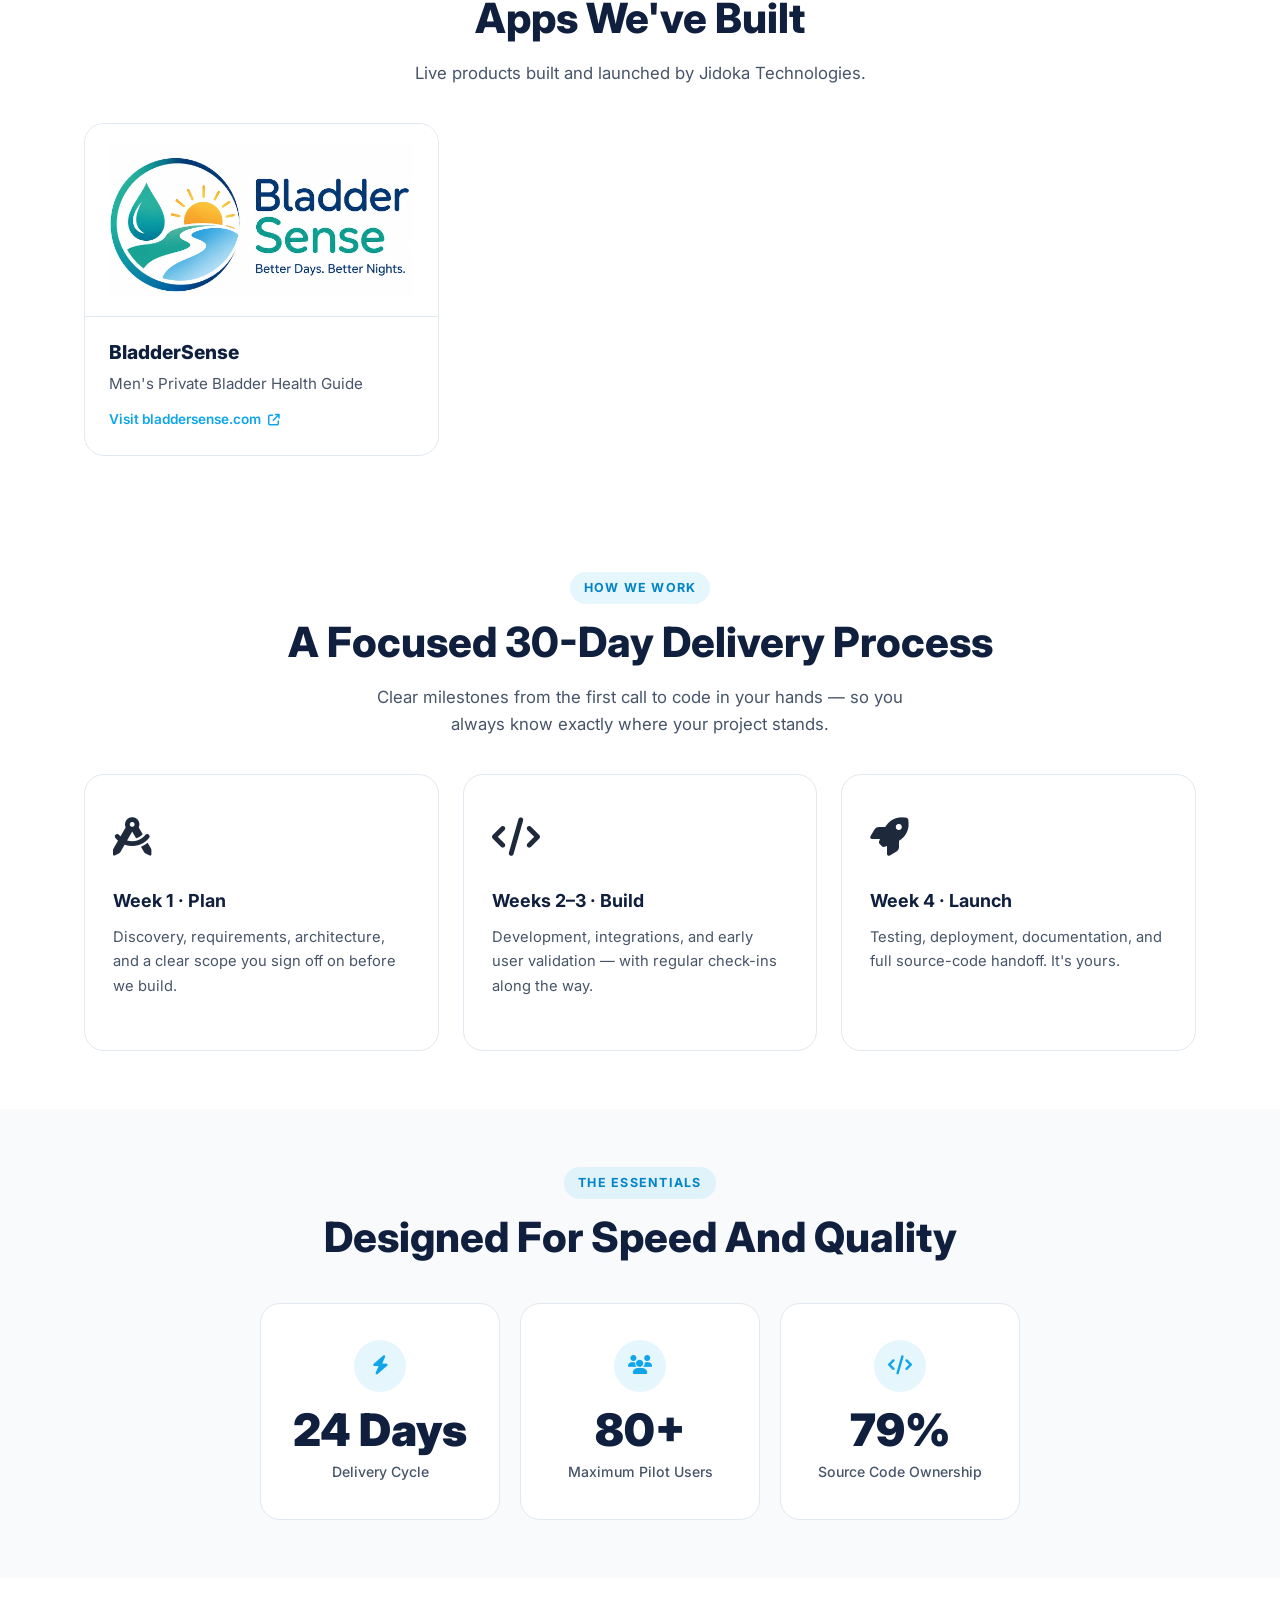
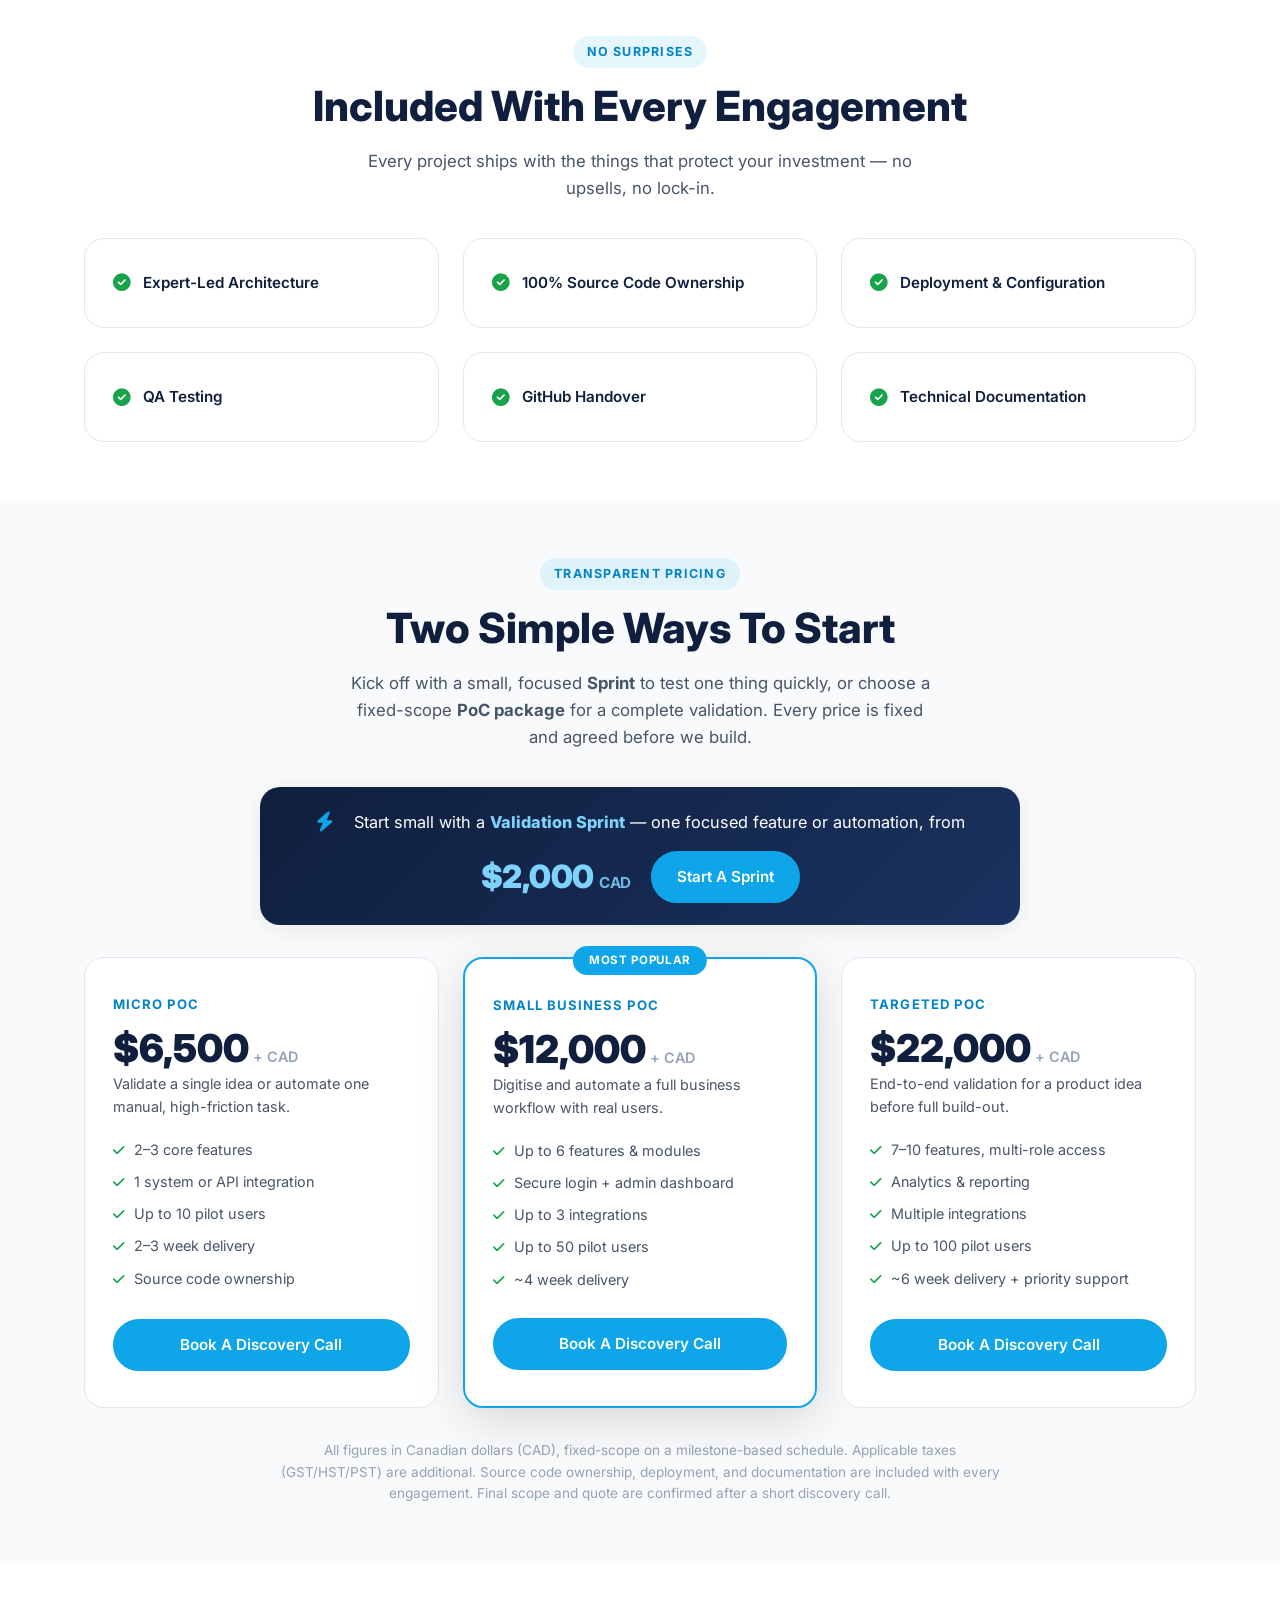
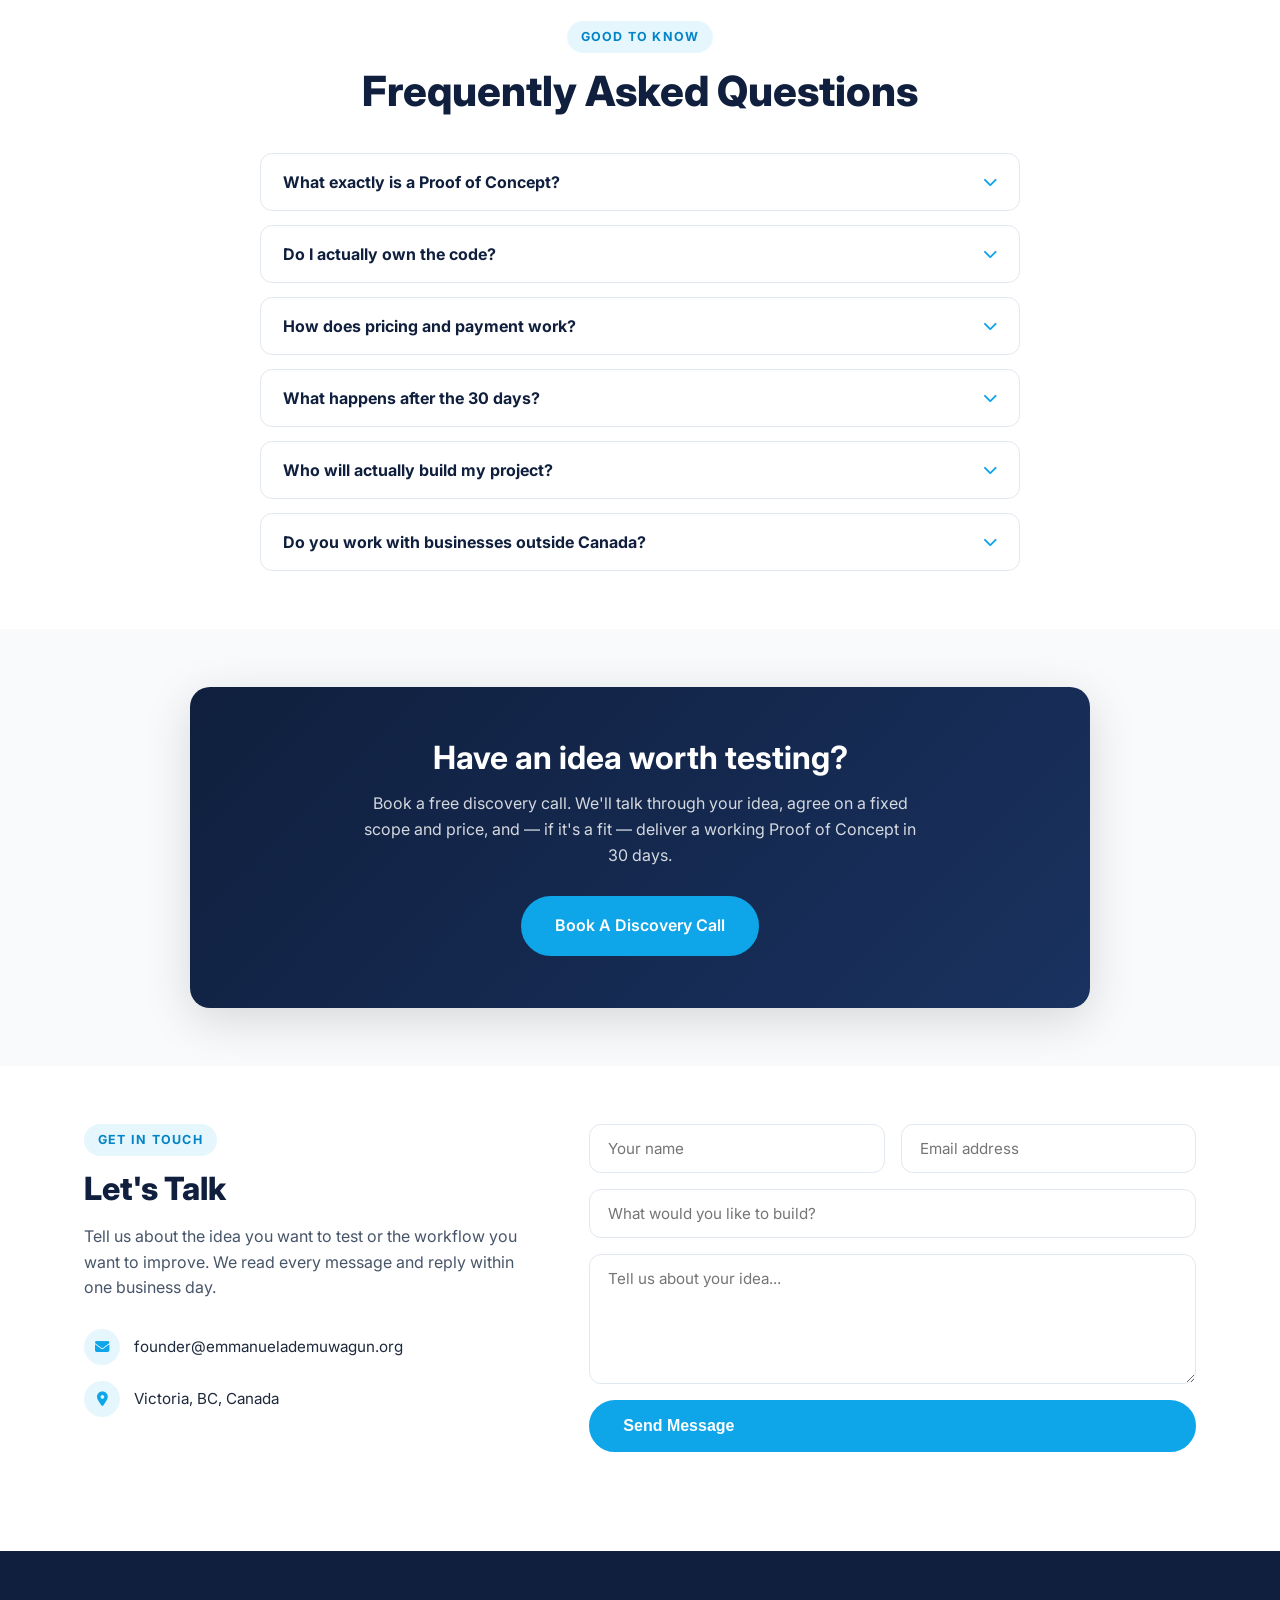
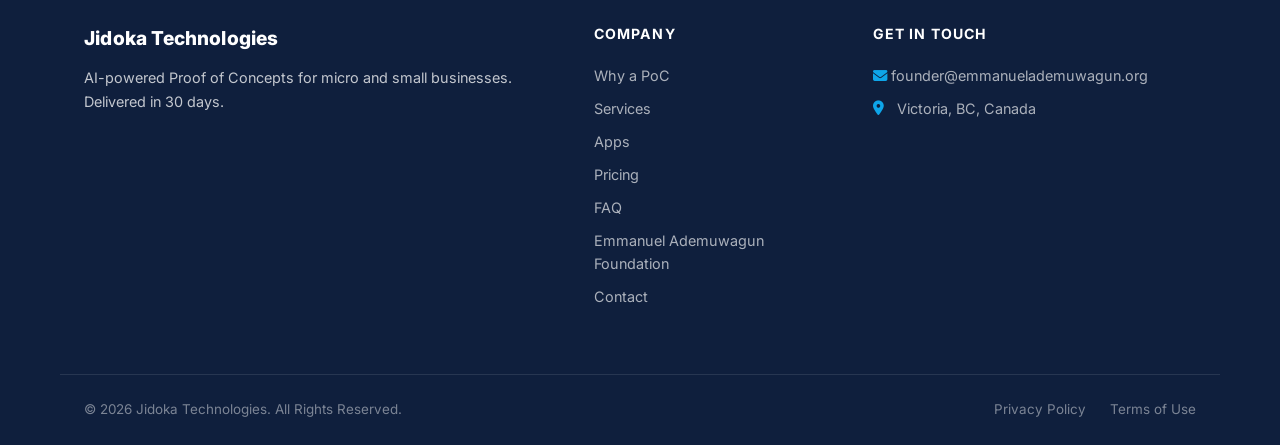
==== commit 0012a1ef: "Separate Get in Touch from Credentials on the home page With the Foundation section moved to its own" ====
--- a/company/index.html
+++ b/company/index.html
@@ -7,7 +7,7 @@
   <title>Jidoka Technologies | AI-Powered Proof of Concepts</title>
   <meta name="description" content="Jidoka Technologies builds AI-powered software Proof of Concepts for micro and small businesses — validate your idea with real users in 30 days. Fixed price, you own the code, sprints from $2,000 CAD." />
 
-  <link rel="stylesheet" href="../style.css?v=20261117" />
+  <link rel="stylesheet" href="../style.css?v=20261119" />
   <link rel="icon" type="image/svg+xml" href="../images/ea-logo.svg" />
 
   <!-- Open Graph -->
@@ -728,7 +728,7 @@
     </div>
   </footer>
 
-  <script src="../script.js?v=20261117"></script>
+  <script src="../script.js?v=20261119"></script>
   <!-- FAQ accordion -->
   <script>
     document.querySelectorAll('.faq-q').forEach(function (q) {
--- a/style.css
+++ b/style.css
@@ -1270,3 +1270,10 @@
   opacity: 1;
   transform: translateY(0);
 }
+
+/* Home page: Credentials and Contact sit next to each other, so give
+   Contact a white background and a divider to separate them. */
+.contact.contact-split {
+  background: var(--white);
+  border-top: 1px solid var(--gray-200);
+}
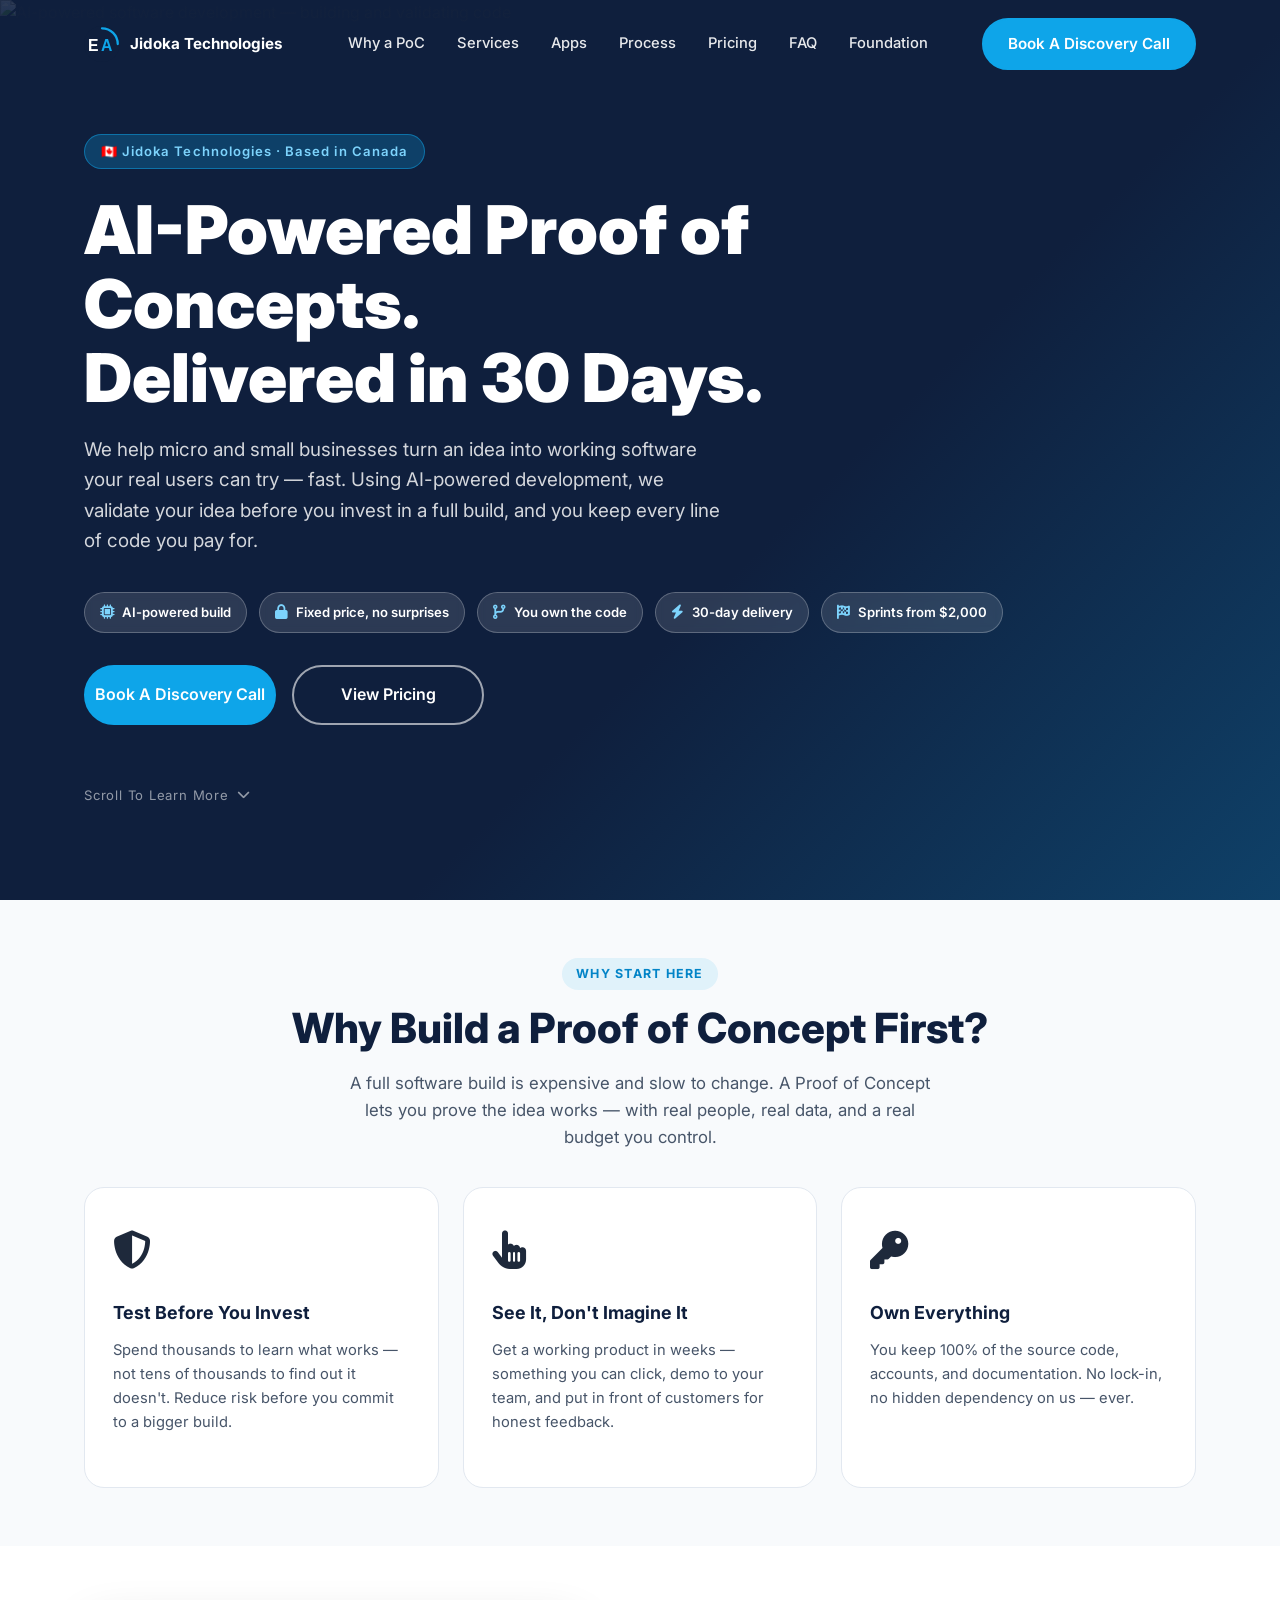
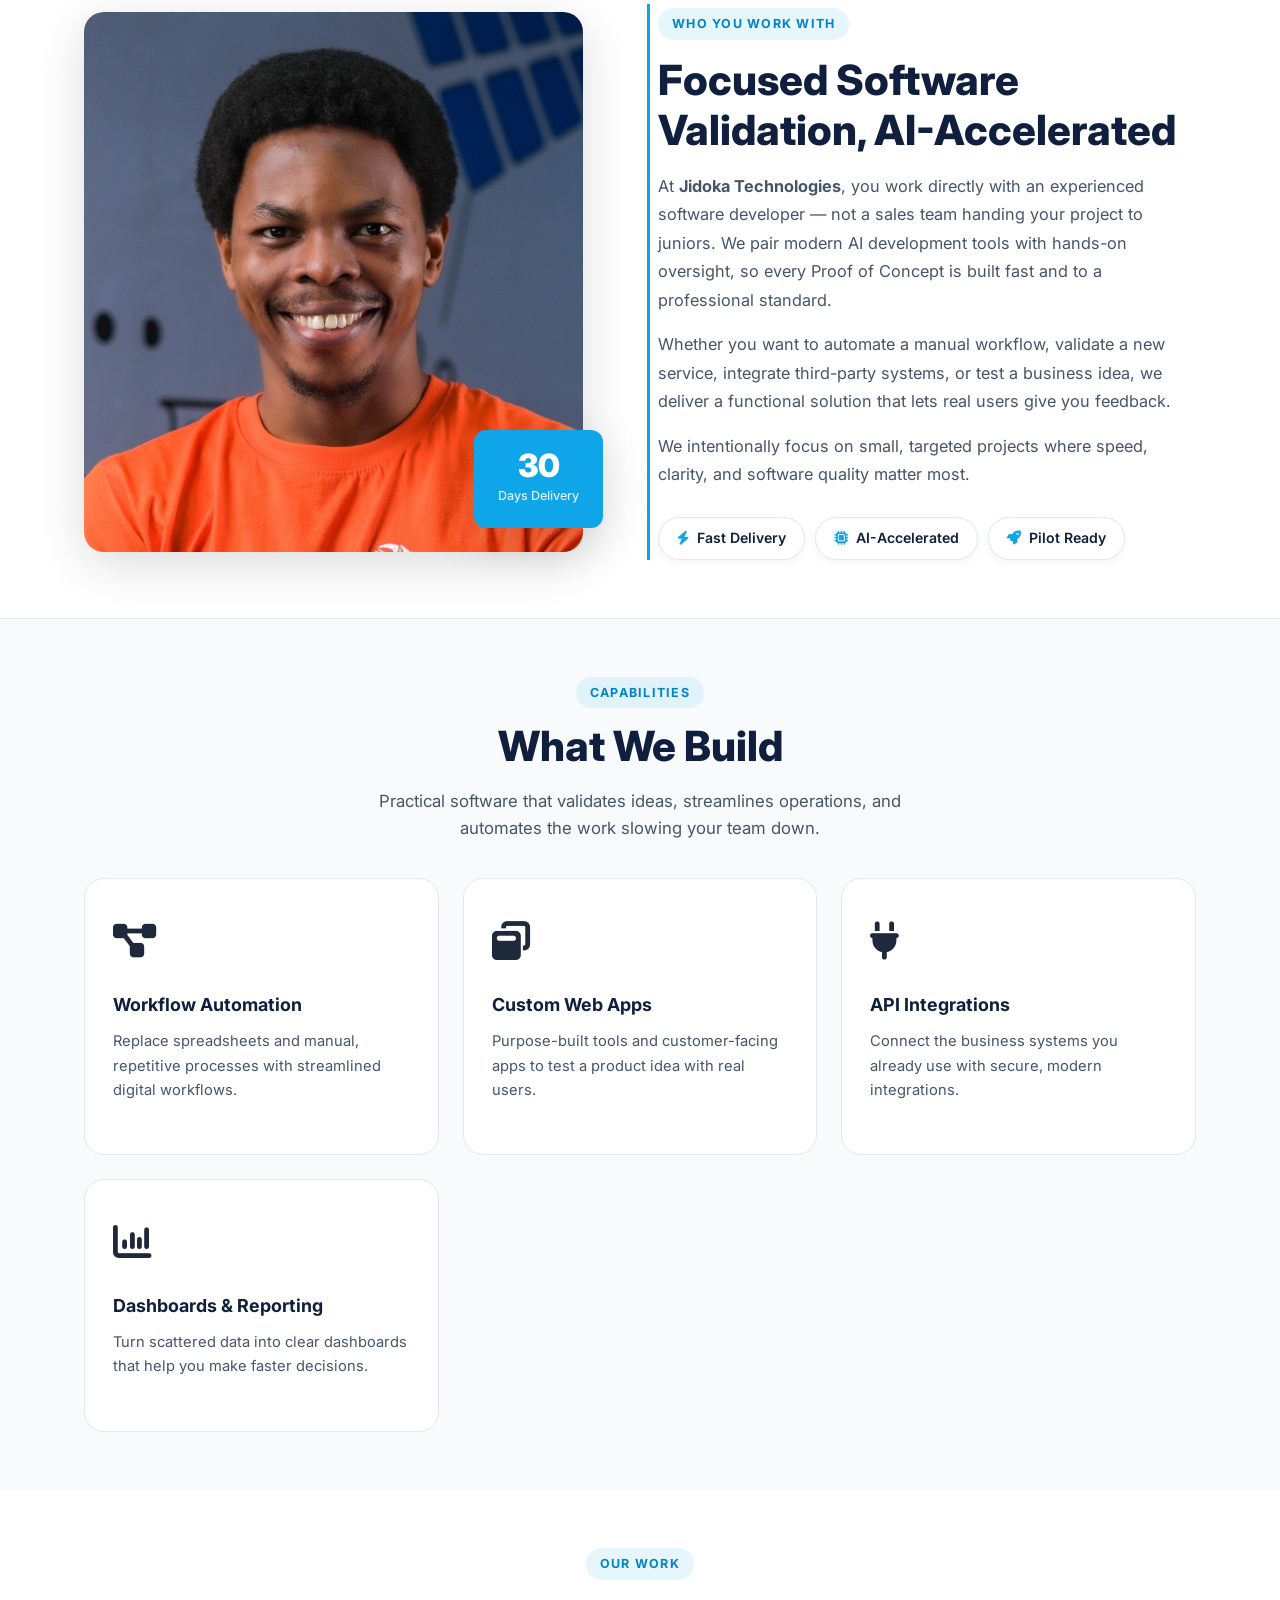
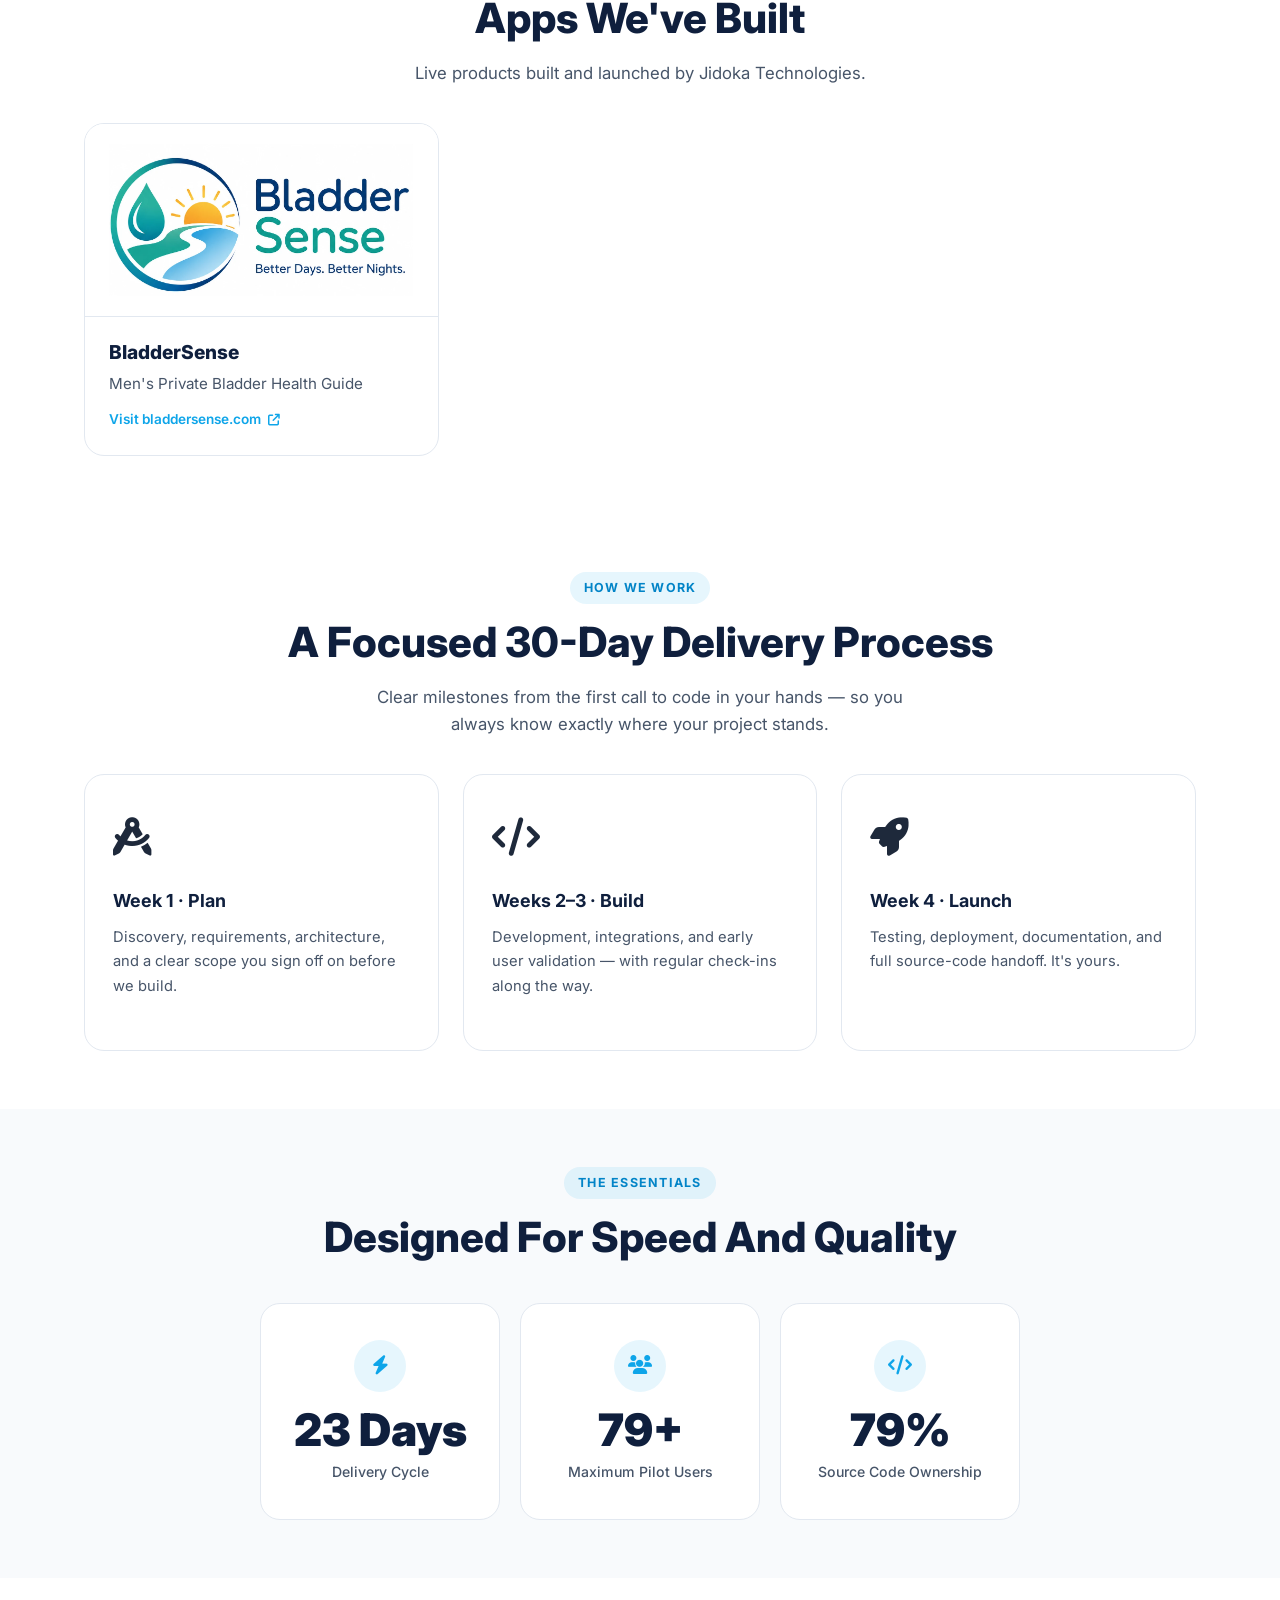
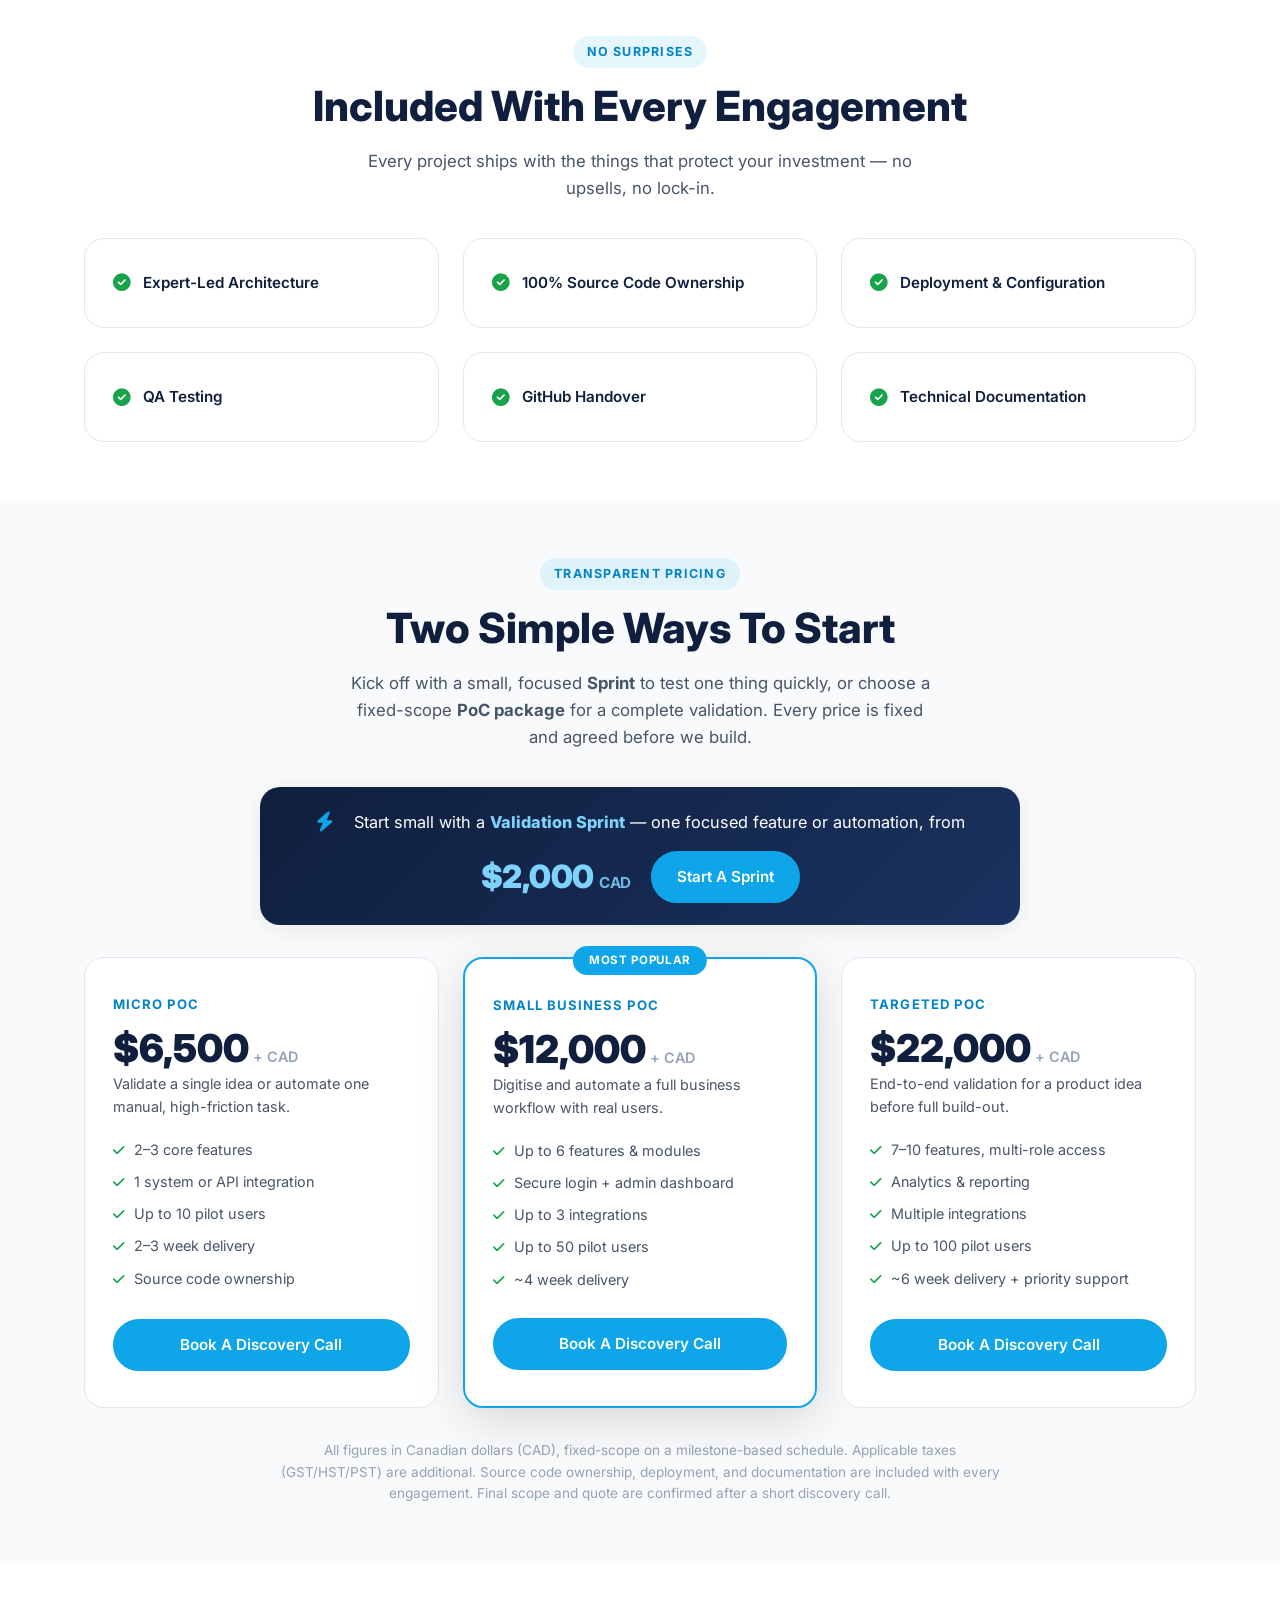
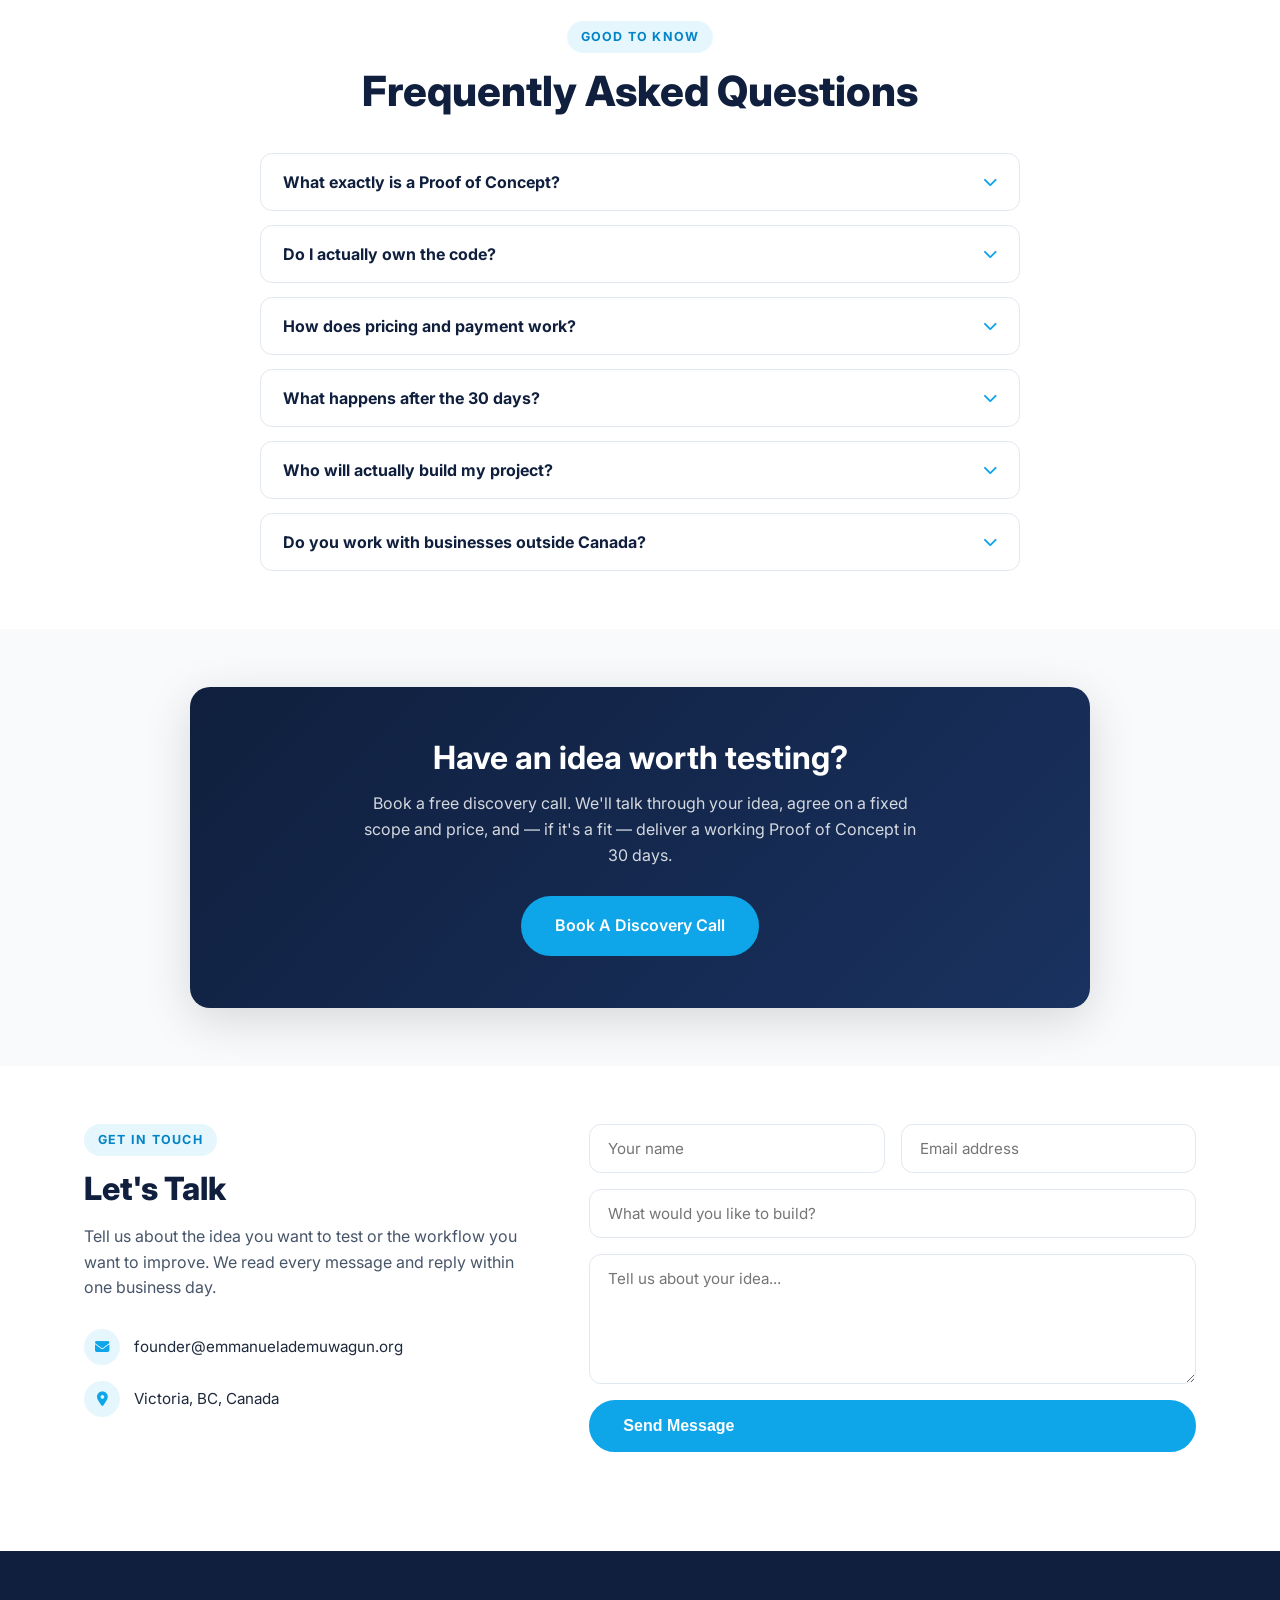
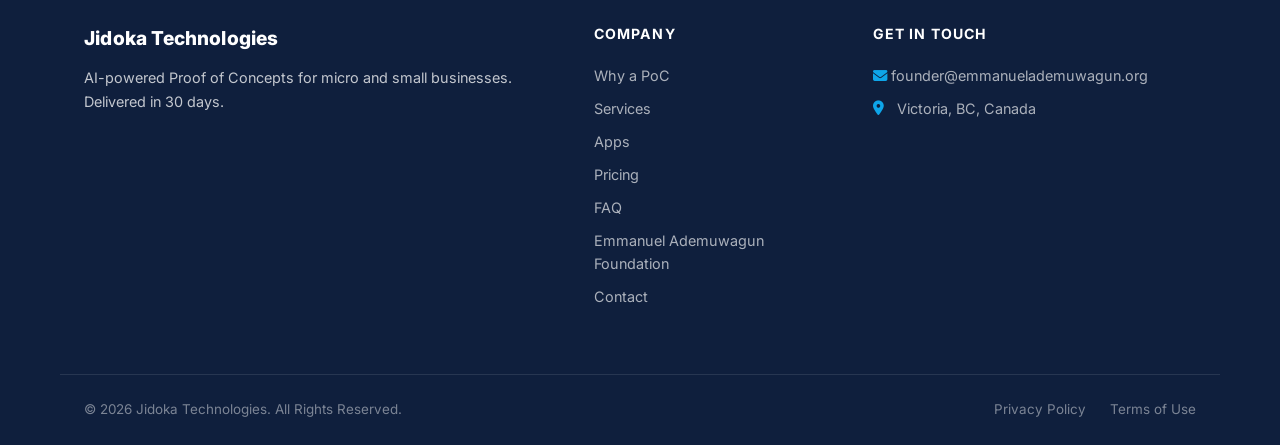
==== commit 95894142: "Tighten home spacing, limit Foundation highlight, speed up page switches - Trim the padding and marg" ====
--- a/company/index.html
+++ b/company/index.html
@@ -7,7 +7,7 @@
   <title>Jidoka Technologies | AI-Powered Proof of Concepts</title>
   <meta name="description" content="Jidoka Technologies builds AI-powered software Proof of Concepts for micro and small businesses — validate your idea with real users in 30 days. Fixed price, you own the code, sprints from $2,000 CAD." />
 
-  <link rel="stylesheet" href="../style.css?v=20261119" />
+  <link rel="stylesheet" href="../style.css?v=20261120" />
   <link rel="icon" type="image/svg+xml" href="../images/ea-logo.svg" />
 
   <!-- Open Graph -->
@@ -286,6 +286,13 @@
       .cta-band h2 { font-size: 1.55rem; }
     }
   </style>
+  <!-- Start the hero photo download straight away -->
+  <link rel="preconnect" href="https://images.unsplash.com" crossorigin />
+  <link rel="preload" as="image" href="https://images.unsplash.com/photo-1461749280684-dccba630e2f6?auto=format&fit=crop&w=1600&q=70" fetchpriority="high" />
+  <!-- Pre-load site pages when a visitor hovers or taps a link, so moving between pages feels instant -->
+  <script type="speculationrules">
+  {"prerender":[{"where":{"and":[{"href_matches":"/*"},{"not":{"href_matches":"/*\\?*"}}]},"eagerness":"moderate"}]}
+  </script>
 </head>
 <body>
 
@@ -303,7 +310,7 @@
         <a href="#process">Process</a>
         <a href="#pricing">Pricing</a>
         <a href="#faq">FAQ</a>
-        <a href="../foundation/" class="nav-foundation-tab">Foundation</a>
+        <a href="../foundation/">Foundation</a>
       </nav>
       <a href="#contact" class="btn btn-primary nav-cta">Book A Discovery Call</a>
       <button class="hamburger" id="hamburger" aria-label="Toggle menu">
@@ -320,14 +327,14 @@
     <a href="#process" class="mobile-link">Process</a>
     <a href="#pricing" class="mobile-link">Pricing</a>
     <a href="#faq" class="mobile-link">FAQ</a>
-    <a href="../foundation/" class="mobile-link mobile-link-foundation">Foundation</a>
+    <a href="../foundation/" class="mobile-link">Foundation</a>
     <a href="#contact" class="btn btn-primary">Book A Discovery Call</a>
   </div>
 
   <!-- ===== HERO ===== -->
   <section class="hero" id="hero">
     <div class="hero-bg">
-      <img src="https://images.unsplash.com/photo-1461749280684-dccba630e2f6?auto=format&fit=crop&w=1920&q=80" alt="AI-powered software development — building and validating code" class="hero-img hero-slide active" />
+      <img src="https://images.unsplash.com/photo-1461749280684-dccba630e2f6?auto=format&fit=crop&w=1600&q=70" fetchpriority="high" alt="AI-powered software development — building and validating code" class="hero-img hero-slide active" />
       <div class="hero-overlay"></div>
     </div>
     <div class="container hero-content">
@@ -728,7 +735,7 @@
     </div>
   </footer>
 
-  <script src="../script.js?v=20261119"></script>
+  <script src="../script.js?v=20261120"></script>
   <!-- FAQ accordion -->
   <script>
     document.querySelectorAll('.faq-q').forEach(function (q) {
--- a/style.css
+++ b/style.css
@@ -299,6 +299,7 @@
   position: absolute;
   inset: 0;
   z-index: 0;
+  background: var(--navy); /* shown while the photo loads */
 }
 .hero-img { height: 100%; object-fit: cover; object-position: center center; }
 .hero-slide {
@@ -1276,4 +1277,7 @@
 .contact.contact-split {
   background: var(--white);
   border-top: 1px solid var(--gray-200);
-}
+  padding-top: 72px;
+}
+.credentials.section { padding-bottom: 72px; }
+.cred-group:last-child { margin-bottom: 0; }
